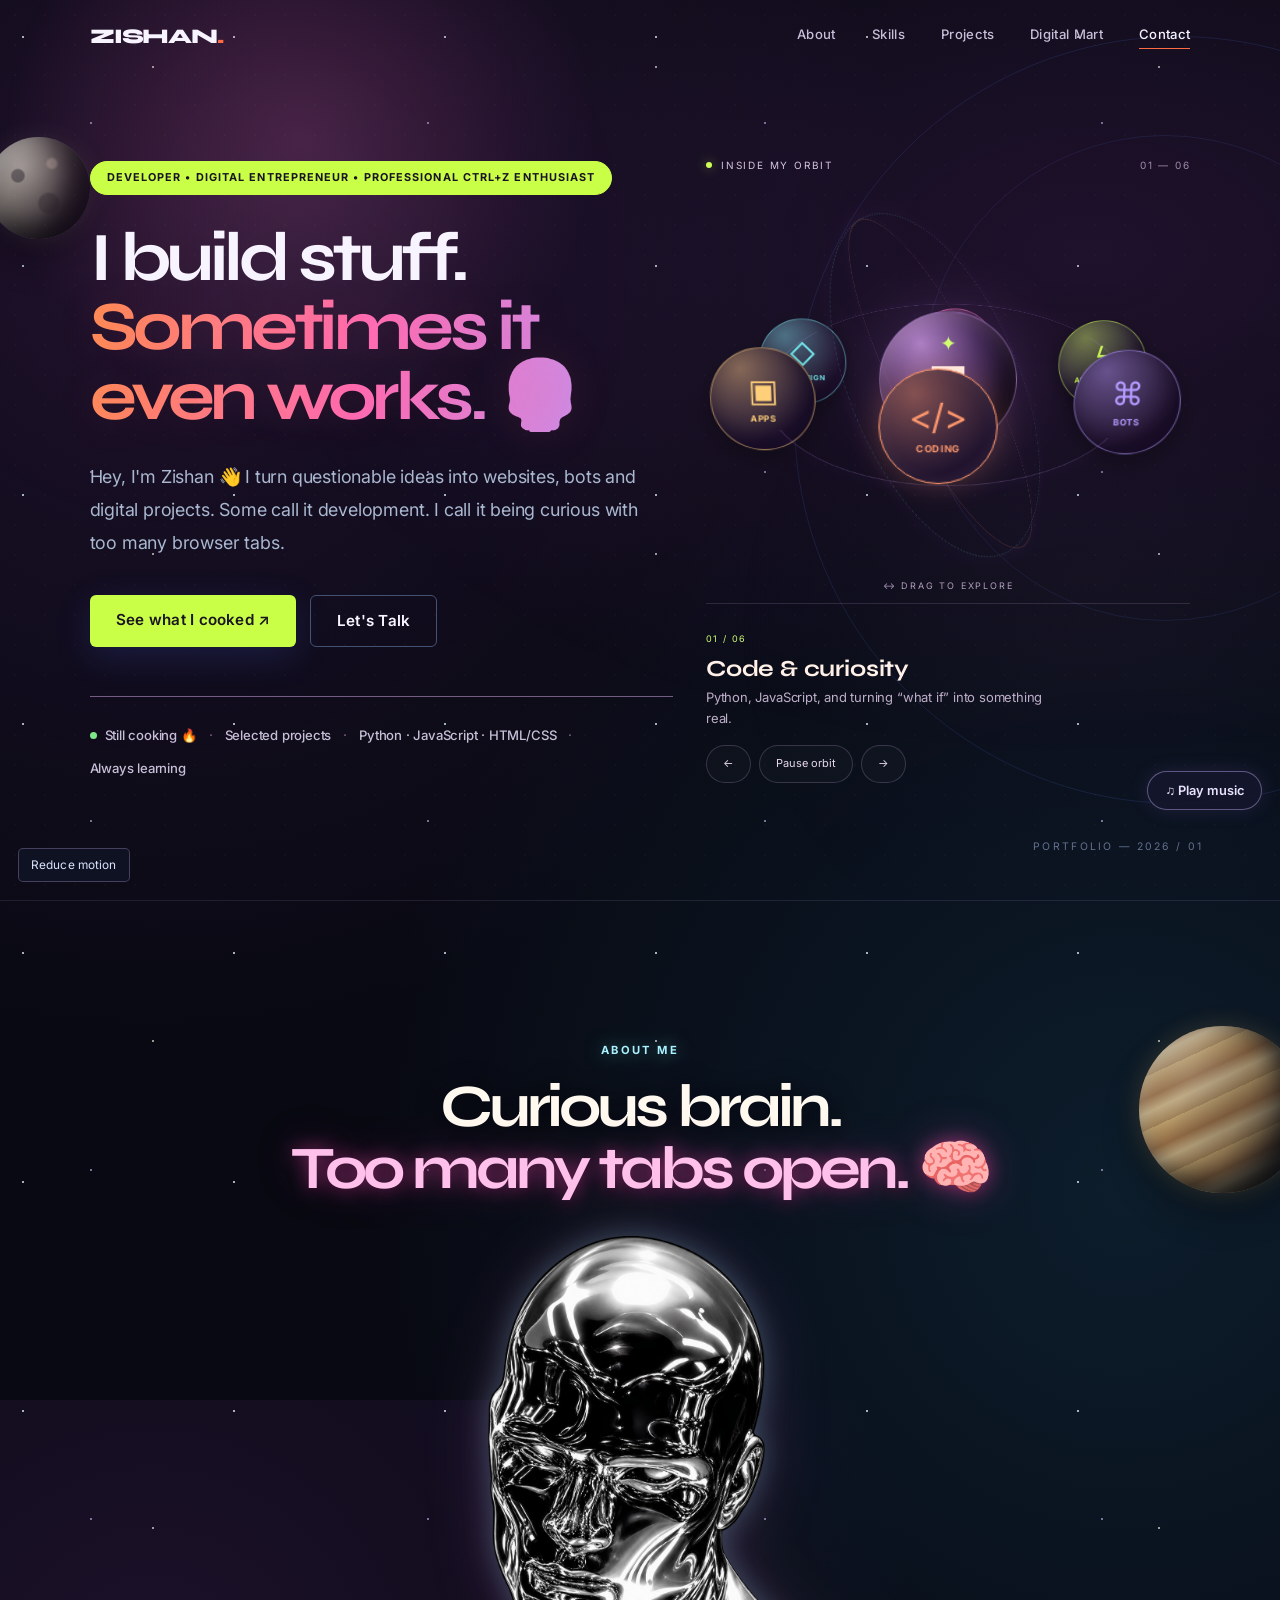
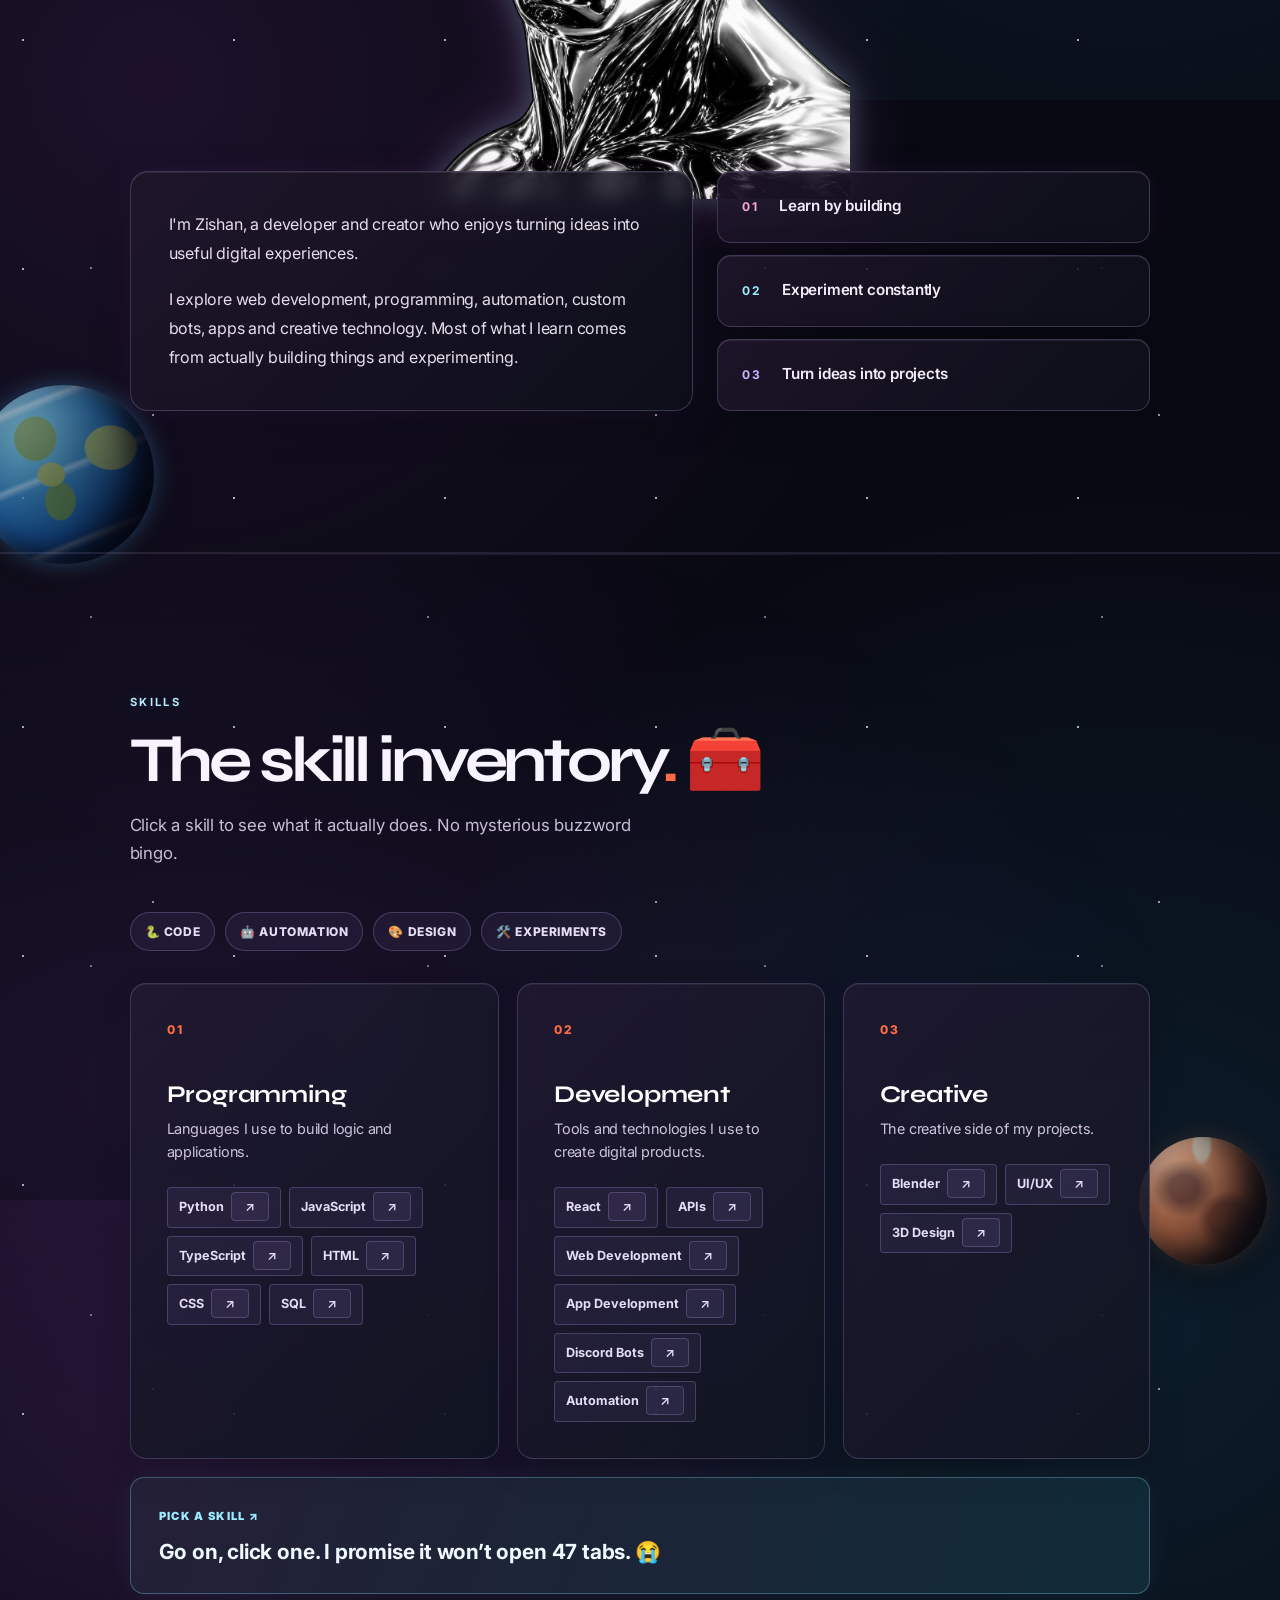
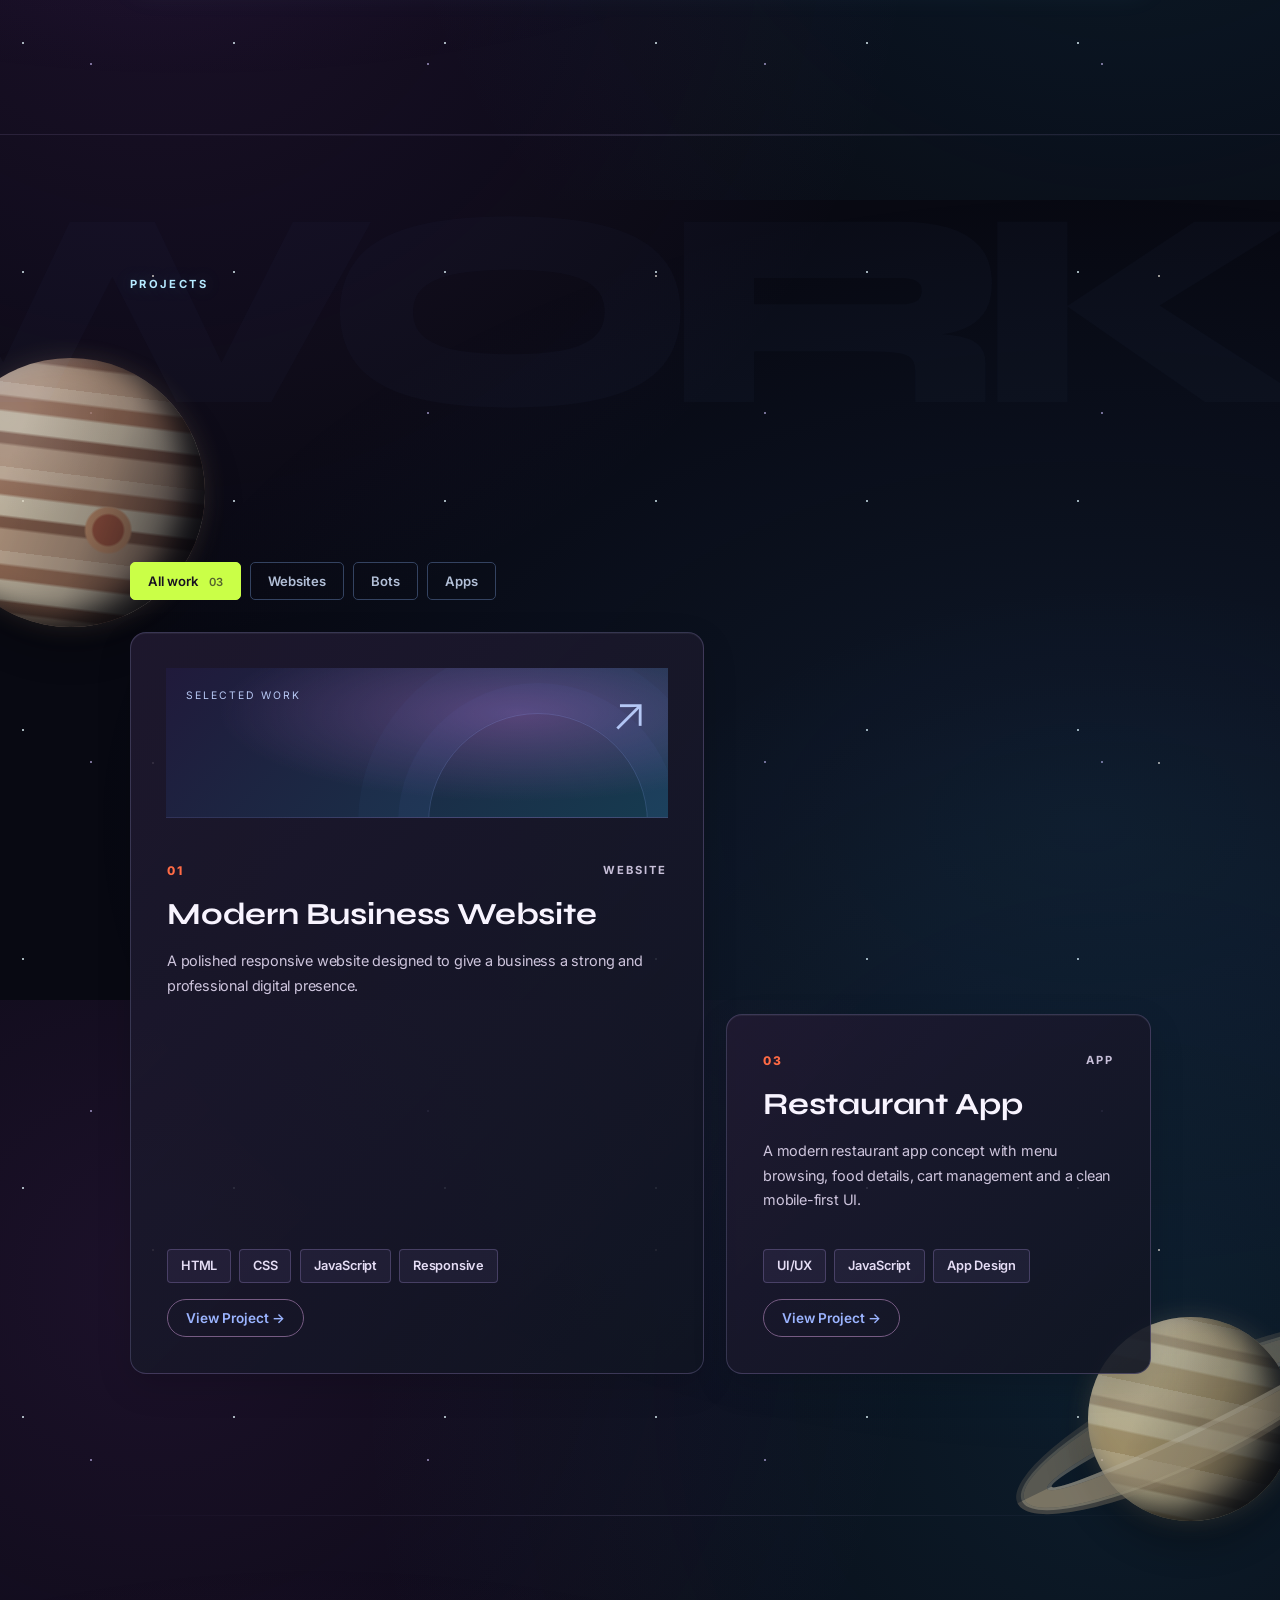
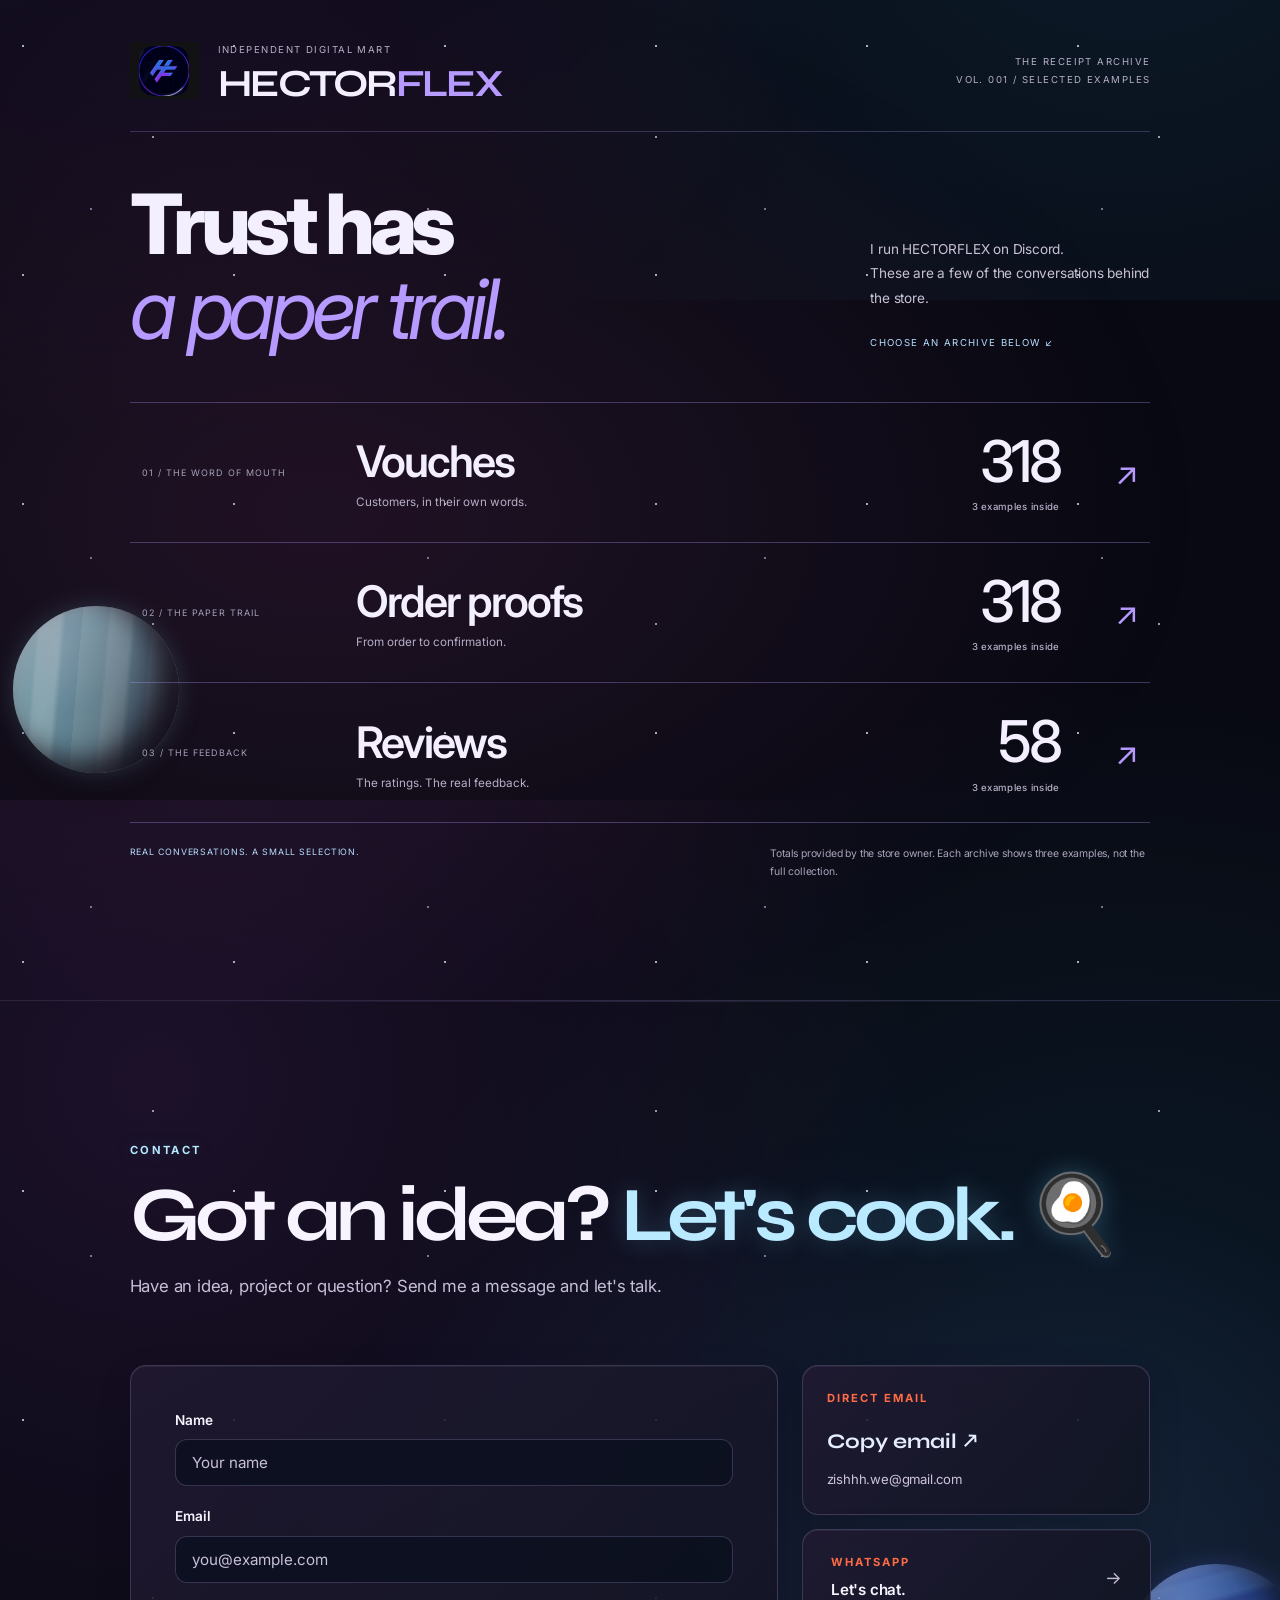
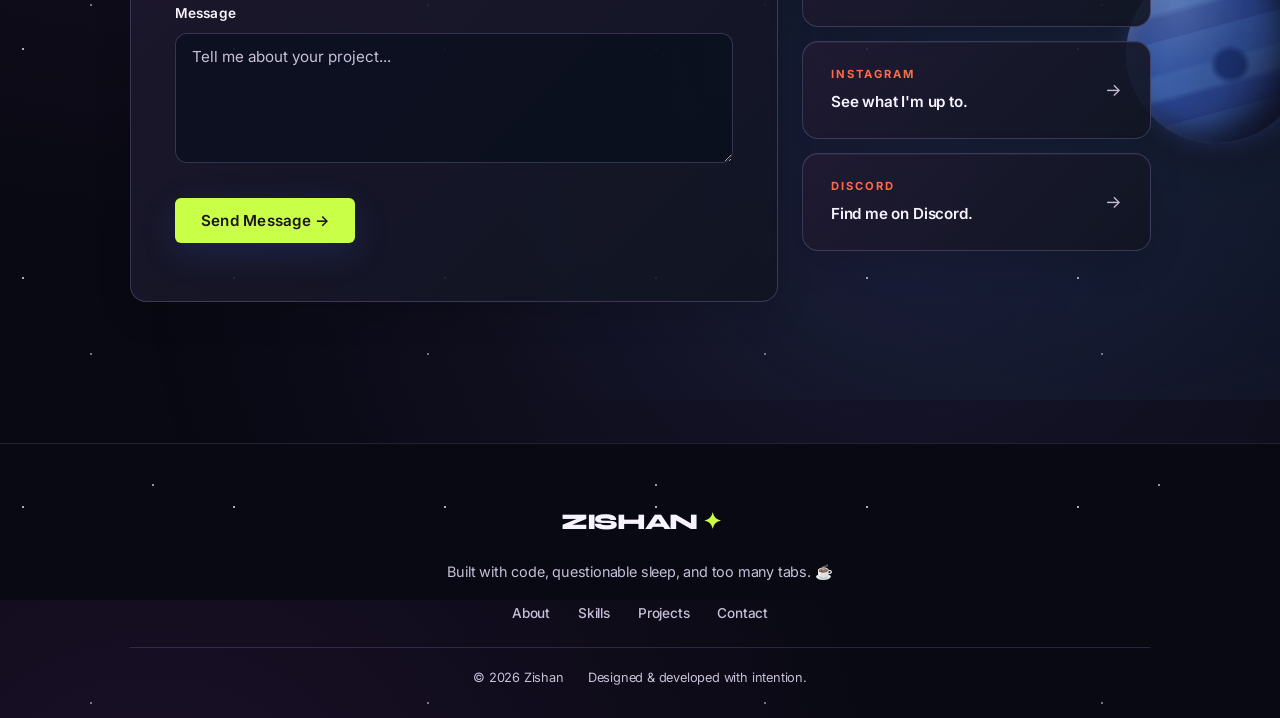
==== index.html @ 5f643e84 "Redesign HECTORFLEX as full-screen sample archives with official logo and corrected totals" ====
<!DOCTYPE html>
<html lang="en">

<head>
    <meta charset="UTF-8">
    <meta name="viewport" content="width=device-width, initial-scale=1.0">
    <title>Zishan — Building Stuff & Breaking Things ⚡</title>
    <meta name="theme-color" content="#171020">
    <meta name="description" content="Zishan — Developer and creator building websites, bots, apps and automation projects.">
    <link href="https://fonts.googleapis.com/css2?family=Syne:wght@700;800&family=Inter:wght@400;500;600;700&display=swap" rel="stylesheet">
    <link rel="stylesheet" href="style.css?v=solar-system-1">
    <link rel="stylesheet" href="hector-gallery.css?v=2">
</head>

<body class="loading">
    <div class="scroll-progress" role="progressbar" aria-label="Page scroll progress" aria-valuemin="0" aria-valuemax="100" aria-valuenow="0"></div>
    <a class="skip-link" href="#main-content">Skip to content</a>
    <div class="page-noise" aria-hidden="true"></div>

    <!-- =====================
         NAVIGATION
    ===================== -->
    <header class="navbar">
        <a href="#" class="logo">ZISHAN<span class="brand-period">.</span></a>

        <nav class="nav-links">
            <a href="#about" class="nav-link">About</a>
            <a href="#skills" class="nav-link">Skills</a>
            <a href="#projects" class="nav-link">Projects</a>
            <a href="#business" class="nav-link">Digital Mart</a>
            <a href="#contact" class="nav-link">Contact</a>
        </nav>

        <button class="nav-toggle" type="button" aria-label="Toggle navigation" aria-controls="mobile-navigation" aria-expanded="false">
            <span></span>
            <span></span>
            <span></span>
        </button>
    </header>

    <!-- Mobile Nav Menu -->
    <nav class="mobile-nav" id="mobile-navigation" aria-label="Mobile navigation">
        <a href="#about">About</a>
        <a href="#skills">Skills</a>
        <a href="#projects">Projects</a>
        <a href="#business">Digital Mart</a>
        <a href="#contact">Contact</a>
    </nav>

    <main id="main-content">
        <div class="solar-system" aria-hidden="true">
            <div class="space-planet planet-mercury"><span class="planet-sphere"></span></div>
            <div class="space-planet planet-venus"><span class="planet-sphere"></span></div>
            <div class="space-planet planet-earth"><span class="planet-sphere"></span></div>
            <div class="space-planet planet-mars"><span class="planet-sphere"></span></div>
            <div class="space-planet planet-jupiter"><span class="planet-sphere"></span></div>
            <div class="space-planet planet-saturn"><span class="planet-rings"></span><span class="planet-sphere"></span><span class="planet-rings ring-front"></span></div>
            <div class="space-planet planet-uranus"><span class="planet-sphere"></span></div>
            <div class="space-planet planet-neptune"><span class="planet-sphere"></span></div>
        </div>


        <!-- =====================
             HERO
        ===================== -->
        <section class="hero">
            <div class="hero-dot-grid"></div>
            <div class="hero-orbit hero-orbit-one" aria-hidden="true"></div>
            <div class="hero-orbit hero-orbit-two" aria-hidden="true"></div>
            <div class="hero-index" aria-hidden="true">PORTFOLIO — 2026 / 01</div>

            <div class="hero-content">
                <p class="eyebrow hero-enter" style="--delay: 0.1s">DEVELOPER • DIGITAL ENTREPRENEUR • PROFESSIONAL CTRL+Z ENTHUSIAST</p>

                <h1 class="hero-enter" style="--delay: 0.25s">
                    I build stuff.<br>
                    <span class="accent">Sometimes it even works. 💀</span>
                </h1>

                <p class="hero-description hero-enter" style="--delay: 0.45s">
                    Hey, I'm Zishan 👋 I turn questionable ideas into websites, bots and digital projects. Some call it development. I call it being curious with too many browser tabs.
                </p>

                <div class="hero-buttons hero-enter" style="--delay: 0.6s">
                    <a href="#projects" class="btn btn-primary">See what I cooked <span aria-hidden="true">↗</span></a>
                    <a href="#contact" class="btn btn-secondary">Let's Talk</a>
                </div>

                <div class="hero-stats hero-enter" style="--delay: 0.78s">
                    <span class="live-dot"><i></i> Still cooking 🔥</span>
                    <span class="dot">·</span>
                    <span>Selected projects</span>
                    <span class="dot">·</span>
                    <span>Python · JavaScript · HTML/CSS</span>
                    <span class="dot">·</span>
                    <span>Always learning</span>
                </div>
            </div>
            <aside class="interest-universe" aria-label="Explore my interests in 3D">
                <div class="universe-heading"><span class="universe-live"></span> INSIDE MY ORBIT <span>01 — 06</span></div>
                <div class="orbit-viewport" tabindex="0" role="group" aria-label="3D interest orbit. Drag to rotate, or use left and right arrow keys.">
                    <div class="orbit-scene">
                        <div class="orbit-ring ring-a"></div><div class="orbit-ring ring-b"></div><div class="orbit-ring ring-c"></div>
                        <div class="orbit-core"><span>✦</span><strong>Z</strong><small>ALWAYS CURIOUS</small></div>
                        <div class="interest-carousel">
                            <button class="interest-planet" style="--i:0;--planet:#ff986d" data-interest="0" aria-label="Explore coding"><span class="planet-icon">&lt;/&gt;</span><span>CODING</span></button>
                            <button class="interest-planet" style="--i:1;--planet:#b49bff" data-interest="1" aria-label="Explore Discord bots"><span class="planet-icon">⌘</span><span>BOTS</span></button>
                            <button class="interest-planet" style="--i:2;--planet:#cfff57" data-interest="2" aria-label="Explore automation"><span class="planet-icon">ϟ</span><span>AUTOMATION</span></button>
                            <button class="interest-planet" style="--i:3;--planet:#ff79bd" data-interest="3" aria-label="Explore UI and UX design"><span class="planet-icon">✳</span><span>UI / UX</span></button>
                            <button class="interest-planet" style="--i:4;--planet:#72e7ed" data-interest="4" aria-label="Explore 3D design"><span class="planet-icon">◇</span><span>3D DESIGN</span></button>
                            <button class="interest-planet" style="--i:5;--planet:#ffd079" data-interest="5" aria-label="Explore app development"><span class="planet-icon">▣</span><span>APPS</span></button>
                        </div>
                    </div>
                    <span class="orbit-drag-hint">↔ DRAG TO EXPLORE</span>
                </div>
                <div class="orbit-readout" aria-live="polite" aria-atomic="true"><span class="orbit-number">01 / 06</span><h3 id="orbit-title">Code & curiosity</h3><p id="orbit-description">Python, JavaScript, and turning “what if” into something real.</p></div>
                <div class="orbit-controls"><button type="button" id="orbit-prev" aria-label="Previous interest">←</button><button type="button" id="orbit-play" aria-pressed="true">Pause orbit</button><button type="button" id="orbit-next" aria-label="Next interest">→</button></div>
            </aside>
        </section>

        <!-- =====================
             ABOUT
        ===================== -->
        <section id="about" class="about section-shell">
            <div class="section-inner">
                <div class="about-header">
                    <p class="section-label reveal">ABOUT ME</p>
                    <h2 class="reveal" data-delay="100">Curious brain.<br><span class="accent">Too many tabs open. 🧠</span></h2>
                </div>

                <div class="about-portrait" aria-hidden="true"></div>
                <div class="about-grid">
                    <div class="about-card reveal" data-delay="0">
                        <p>
                            I'm Zishan, a developer and creator who enjoys turning ideas
                            into useful digital experiences.
                        </p>
                        <p>
                            I explore web development, programming, automation, custom bots,
                            apps and creative technology. Most of what I learn comes from
                            actually building things and experimenting.
                        </p>
                    </div>

                    <div class="about-pillars reveal" data-delay="150">
                        <div class="pillar">
                            <strong>01</strong>
                            <p>Learn by building</p>
                        </div>
                        <div class="pillar">
                            <strong>02</strong>
                            <p>Experiment constantly</p>
                        </div>
                        <div class="pillar">
                            <strong>03</strong>
                            <p>Turn ideas into projects</p>
                        </div>
                    </div>
                </div>
            </div>
        </section>

        <!-- =====================
             SKILLS
        ===================== -->
        <section id="skills" class="skills section-shell">
            <div class="section-inner">
                <div class="skills-header">
                    <p class="section-label reveal">SKILLS</p>
                    <h2 class="reveal" data-delay="100">The skill inventory<span class="accent">. 🧰</span></h2>
                    <p class="section-sub reveal" data-delay="150">Click a skill to see what it actually does. No mysterious buzzword bingo.</p>
                </div>

                <div class="skills-intro"><span>🐍 CODE</span><span>🤖 AUTOMATION</span><span>🎨 DESIGN</span><span>🛠️ EXPERIMENTS</span></div>
                <div class="skills-grid">
                    <div class="skill-card reveal" data-delay="0">
                        <div class="skill-num">01</div>
                        <h3>Programming</h3>
                        <p>Languages I use to build logic and applications.</p>
                        <div class="tags skill-tags">
                            <button type="button" class="skill-token" data-skill="Python" aria-label="Learn about Python" aria-expanded="false">Python <span aria-hidden="true">↗</span></button>
                            <button type="button" class="skill-token" data-skill="JavaScript" aria-label="Learn about JavaScript" aria-expanded="false">JavaScript <span aria-hidden="true">↗</span></button>
                            <button type="button" class="skill-token" data-skill="TypeScript" aria-label="Learn about TypeScript" aria-expanded="false">TypeScript <span aria-hidden="true">↗</span></button>
                            <button type="button" class="skill-token" data-skill="HTML" aria-label="Learn about HTML" aria-expanded="false">HTML <span aria-hidden="true">↗</span></button>
                            <button type="button" class="skill-token" data-skill="CSS" aria-label="Learn about CSS" aria-expanded="false">CSS <span aria-hidden="true">↗</span></button>
                            <button type="button" class="skill-token" data-skill="SQL" aria-label="Learn about SQL" aria-expanded="false">SQL <span aria-hidden="true">↗</span></button>
                        </div>
                    </div>

                    <div class="skill-card reveal" data-delay="100">
                        <div class="skill-num">02</div>
                        <h3>Development</h3>
                        <p>Tools and technologies I use to create digital products.</p>
                        <div class="tags skill-tags">
                            <button type="button" class="skill-token" data-skill="React" aria-label="Learn about React" aria-expanded="false">React <span aria-hidden="true">↗</span></button>
                            <button type="button" class="skill-token" data-skill="APIs" aria-label="Learn about APIs" aria-expanded="false">APIs <span aria-hidden="true">↗</span></button>
                            <button type="button" class="skill-token" data-skill="Web Development" aria-label="Learn about Web Development" aria-expanded="false">Web Development <span aria-hidden="true">↗</span></button>
                            <button type="button" class="skill-token" data-skill="App Development" aria-label="Learn about App Development" aria-expanded="false">App Development <span aria-hidden="true">↗</span></button>
                            <button type="button" class="skill-token" data-skill="Discord Bots" aria-label="Learn about Discord Bots" aria-expanded="false">Discord Bots <span aria-hidden="true">↗</span></button>
                            <button type="button" class="skill-token" data-skill="Automation" aria-label="Learn about Automation" aria-expanded="false">Automation <span aria-hidden="true">↗</span></button>
                        </div>
                    </div>

                    <div class="skill-card reveal" data-delay="200">
                        <div class="skill-num">03</div>
                        <h3>Creative</h3>
                        <p>The creative side of my projects.</p>
                        <div class="tags skill-tags">
                            <button type="button" class="skill-token" data-skill="Blender" aria-label="Learn about Blender" aria-expanded="false">Blender <span aria-hidden="true">↗</span></button>
                            <button type="button" class="skill-token" data-skill="UI/UX" aria-label="Learn about UI/UX" aria-expanded="false">UI/UX <span aria-hidden="true">↗</span></button>
                            <button type="button" class="skill-token" data-skill="3D Design" aria-label="Learn about 3D Design" aria-expanded="false">3D Design <span aria-hidden="true">↗</span></button>
                        </div>
                    </div>
                </div>
                <div class="skill-detail" id="skill-detail" aria-live="polite"><span class="skill-detail-label">PICK A SKILL ↗</span><p>Go on, click one. I promise it won’t open 47 tabs. 😭</p></div>
            </div>
        </section>

        <!-- =====================
             PROJECTS
        ===================== -->
        <section id="projects" class="projects section-shell">
            <div class="section-watermark" aria-hidden="true">WORK</div>
            <div class="section-inner">
                <div class="projects-header">
                    <p class="section-label reveal">PROJECTS</p>
                    <h2 class="reveal" data-delay="100">Things I built instead of touching grass<span class="accent">. 🌱</span></h2>
                    <p class="section-sub reveal" data-delay="150">A selection of websites, custom bots and apps created to turn ideas into useful experiences.</p>
                </div>

                <div class="project-filters" role="group" aria-label="Filter projects">
                    <button type="button" class="filter-chip is-active" data-filter="all" aria-pressed="true">All work <span class="filter-count">03</span></button>
                    <button type="button" class="filter-chip" data-filter="website" aria-pressed="false">Websites</button>
                    <button type="button" class="filter-chip" data-filter="bot" aria-pressed="false">Bots</button>
                    <button type="button" class="filter-chip" data-filter="app" aria-pressed="false">Apps</button>
                </div>
                <p class="sr-only" id="project-filter-status" role="status" aria-live="polite"></p>
                <div class="projects-grid">

                    <article class="project-card reveal" data-delay="0" data-project="website">
                        <div class="project-art" aria-hidden="true"><span>SELECTED WORK</span><div class="project-art-symbol">↗</div></div>
                        <div class="project-meta">
                            <span class="project-num">01</span>
                            <span class="project-type">WEBSITE</span>
                        </div>
                        <h3>Modern Business Website</h3>
                        <p>A polished responsive website designed to give a business a strong and professional digital presence.</p>
                        <div class="tags skill-tags">
                            <span>HTML</span>
                            <span>CSS</span>
                            <span>JavaScript</span>
                            <span>Responsive</span>
                        </div>
                        <button class="project-btn" onclick="openProject('website')">
                            View Project →
                        </button>
                    </article>

                    <article class="project-card project-featured reveal" data-delay="100" data-project="bot">
                        <div class="project-meta">
                            <span class="project-num">02</span>
                            <span class="project-type">CUSTOM BOT</span>
                        </div>
                        <h3>Auto Middleman Bot</h3>
                        <p>A custom Discord bot designed to automate and organize middleman-style transaction workflows.</p>
                        <div class="tags skill-tags">
                            <span>Python</span>
                            <span>Discord</span>
                            <span>Automation</span>
                            <span>API</span>
                        </div>
                        <button class="project-btn" onclick="openProject('bot')">
                            View Project →
                        </button>
                    </article>

                    <article class="project-card reveal" data-delay="200" data-project="app">
                        <div class="project-meta">
                            <span class="project-num">03</span>
                            <span class="project-type">APP</span>
                        </div>
                        <h3>Restaurant App</h3>
                        <p>A modern restaurant app concept with menu browsing, food details, cart management and a clean mobile-first UI.</p>
                        <div class="tags skill-tags">
                            <span>UI/UX</span>
                            <span>JavaScript</span>
                            <span>App Design</span>
                        </div>
                        <button class="project-btn" onclick="openProject('app')">
                            View Project →
                        </button>
                    </article>

                </div>
            </div>
        </section>

<section id="business" class="business-showcase section-shell hector-vault" aria-labelledby="business-heading">
 <div class="section-inner">
  <div class="hf-identity"><img src="[data-uri]" width="70" height="57" alt="HECTORFLEX logo"><div><span>INDEPENDENT DIGITAL MART</span><h2 id="business-heading">HECTOR<span>FLEX</span></h2></div><span class="hf-edition">THE RECEIPT ARCHIVE<br>VOL. 001 / SELECTED EXAMPLES</span></div>
  <div class="hf-intro"><p>Trust has<br><em>a paper trail.</em></p><div>I run HECTORFLEX on Discord.<br>These are a few of the conversations behind the store.<span>CHOOSE AN ARCHIVE BELOW ↙</span></div></div>
  <div class="hf-archive-list" aria-label="Explore HECTORFLEX proof archives">
   <button type="button" data-hf-open="vouches" aria-haspopup="dialog"><span class="hf-index">01 / THE WORD OF MOUTH</span><span class="hf-name">Vouches<span>Customers, in their own words.</span></span><span class="hf-total">318<small>3 examples inside</small></span><span class="hf-arrow" aria-hidden="true">↗</span></button>
   <button type="button" data-hf-open="orders" aria-haspopup="dialog"><span class="hf-index">02 / THE PAPER TRAIL</span><span class="hf-name">Order proofs<span>From order to confirmation.</span></span><span class="hf-total">318<small>3 examples inside</small></span><span class="hf-arrow" aria-hidden="true">↗</span></button>
   <button type="button" data-hf-open="reviews" aria-haspopup="dialog"><span class="hf-index">03 / THE FEEDBACK</span><span class="hf-name">Reviews<span>The ratings. The real feedback.</span></span><span class="hf-total">58<small>3 examples inside</small></span><span class="hf-arrow" aria-hidden="true">↗</span></button>
  </div>
  <div class="hf-footer"><span>REAL CONVERSATIONS. A SMALL SELECTION.</span><p>Totals provided by the store owner. Each archive shows three examples, not the full collection.</p></div>
 </div>
</section>
<dialog id="hf-screen" aria-labelledby="hf-screen-title">
 <header class="hf-screen-header"><div class="hf-screen-brand"><img src="[data-uri]" width="70" height="57" alt="HECTORFLEX logo"><span>HECTORFLEX / ARCHIVES</span></div><button type="button" id="hf-close">Back to store <span aria-hidden="true">×</span></button></header>
 <div class="hf-screen-layout">
  <aside class="hf-screen-info"><p class="hf-overline">SELECTED EXAMPLES / NOT THE FULL ARCHIVE</p><h2 id="hf-screen-title"></h2><p class="hf-screen-count"><strong id="hf-count"></strong><span>total · owner-reported</span></p><p id="hf-description"></p><nav class="hf-switch" aria-label="Switch proof archive"><button type="button" data-hf-switch="vouches">Vouches ↗</button><button type="button" data-hf-switch="orders">Order proofs ↗</button><button type="button" data-hf-switch="reviews">Reviews ↗</button></nav><p class="hf-screen-note">Three examples from this collection. Some conversations include both delivery confirmation and a customer vouch.</p></aside>
  <div class="hf-viewer"><div class="hf-image-stage"><img id="hf-image" alt=""></div><div class="hf-viewer-controls"><button type="button" id="hf-prev" aria-label="Previous example">←</button><p id="hf-caption" aria-live="polite"></p><button type="button" id="hf-next" aria-label="Next example">→</button></div><div id="hf-thumbs" class="hf-thumbs" role="group" aria-label="Choose one of three examples"></div><p class="hf-keyboard">← → Browse examples <span>ESC Return to store</span></p></div>
 </div>
</dialog>

        <!-- =====================
             PROJECT MODAL
        ===================== -->
        <div id="project-modal" class="modal" role="dialog" aria-modal="true" aria-labelledby="modal-title" aria-hidden="true">
            <div class="modal-box" tabindex="-1">
                <button class="modal-close" type="button" aria-label="Close project details" onclick="closeProject()">×</button>
                <p id="modal-category" class="section-label"></p>
                <h2 id="modal-title"></h2>
                <p id="modal-description"></p>
                <div id="modal-details"></div>
            </div>
        </div>

        <!-- =====================
             CONTACT
        ===================== -->
        <section id="contact" class="contact section-shell">
            <div class="section-inner">
                <div class="contact-header">
                    <p class="section-label reveal">CONTACT</p>
                    <h2 class="reveal" data-delay="100">Got an idea? <span class="accent">Let's cook. 🍳</span></h2>
                    <p class="section-sub reveal" data-delay="150">Have an idea, project or question? Send me a message and let's talk.</p>
                </div>

                <div class="contact-grid">
                    <form
                        class="contact-form reveal"
                        id="contact-form"
                        action="https://formspree.io/f/mvkproga"
                        method="POST"
                    >
                        <div class="form-group">
                            <label for="name">Name</label>
                            <input type="text" id="name" name="name" placeholder="Your name" required>
                        </div>

                        <div class="form-group">
                            <label for="email">Email</label>
                            <input type="email" id="email" name="email" placeholder="you@example.com" required>
                        </div>

                        <div class="form-group">
                            <label for="message">Message</label>
                            <textarea id="message" name="message" placeholder="Tell me about your project..." rows="5" required></textarea>
                        </div>

                        <button type="submit" class="btn btn-primary">Send Message →</button>
                        <p id="form-status"></p>
                    </form>

                    <div class="contact-socials reveal" data-delay="150">
                        <div class="copy-email-row">
                            <span class="social-label">DIRECT EMAIL</span>
                            <button type="button" class="copy-email-btn" id="copy-email" data-email="zishhh.we@gmail.com" aria-describedby="copy-email-help">Copy email <span aria-hidden="true">↗</span></button>
                            <p id="copy-email-help">zishhh.we@gmail.com</p>
                            <span id="copy-email-status" class="sr-only" role="status" aria-live="polite"></span>
                        </div>
                        <a href="https://wa.me/917034345577" target="_blank" class="social-card">
                            <div>
                                <span class="social-label">WHATSAPP</span>
                                <p>Let's chat.</p>
                            </div>
                            <span class="social-arrow">→</span>
                        </a>

                        <a href="https://www.instagram.com/z1shannnn" target="_blank" class="social-card">
                            <div>
                                <span class="social-label">INSTAGRAM</span>
                                <p>See what I'm up to.</p>
                            </div>
                            <span class="social-arrow">→</span>
                        </a>

                        <a href="https://discord.gg/jTQmrqs3" target="_blank" class="social-card">
                            <div>
                                <span class="social-label">DISCORD</span>
                                <p>Find me on Discord.</p>
                            </div>
                            <span class="social-arrow">→</span>
                        </a>
                    </div>
                </div>
            </div>
        </section>

    </main>

    <button class="motion-toggle" id="motion-toggle" type="button" aria-pressed="false" title="Toggle decorative motion">Reduce motion</button>
    <button class="back-to-top" type="button" aria-label="Back to top">↑</button>

    <!-- =====================
         FOOTER
    ===================== -->
    <footer class="footer">
        <div class="footer-inner">
            <div class="footer-logo" title="Click me a few times 👀">ZISHAN<span class="footer-spark"> ✦</span></div>
            <p>Built with code, questionable sleep, and too many tabs. ☕</p>
            <div class="footer-links">
                <a href="#about">About</a>
                <a href="#skills">Skills</a>
                <a href="#projects">Projects</a>
                <a href="#contact">Contact</a>
            </div>
            <div class="footer-bottom">
                <span>© 2026 Zishan</span>
                <span>Designed & developed with intention.</span>
            </div>
        </div>
    </footer>

    <div class="quote-toast" id="quote-toast" role="status" aria-live="polite" hidden></div>

    <aside class="music-widget" aria-label="Optional soundtrack">
        <section id="music-panel" class="music-panel" aria-labelledby="music-title" hidden>
            <div class="music-heading">
                <div><span class="music-eyebrow">SPACE SOUNDTRACK</span><h3 id="music-title">Everybody Here Wants You</h3><p>Jeff Buckley</p></div>
                <div class="music-window-controls">
                    <button id="music-minimize" type="button" aria-label="Minimize music player" aria-pressed="false" title="Minimize player">−</button>
                    <button id="music-close" type="button" aria-label="Close player and stop music" title="Close and stop music">×</button>
                </div>
            </div>
            <div id="music-video-slot" class="music-video-slot"></div>
            <div class="music-controls">
                <button id="music-play" type="button" aria-pressed="false" disabled>Play</button>
                <button id="music-mute" type="button" aria-pressed="false" disabled>Mute</button>
                <a href="https://www.youtube.com/watch?v=F7MeTbNKHhM&amp;t=8s" target="_blank" rel="noopener noreferrer">YouTube ↗</a>
            </div>
            <p id="music-status" role="status" aria-live="polite">Music starts only when you choose.</p>
        </section>
        <button id="music-launch" type="button" aria-expanded="false" aria-controls="music-panel">♫ Play music</button>
    </aside>

    <script src="script.js?v=music-mini-1"></script>

    <script src="hector-gallery.js?v=2"></script>
</body>
</html>
---- style.css ----
/* =========================
   DESIGN TOKENS
========================= */

:root {
    --accent: #e8507a;
    --accent-glow: rgba(232, 80, 122, 0.15);
    --bg: #0e0e0f;
    --bg-card: #161618;
    --bg-card-hover: #1c1c1f;
    --text: #f0eeec;
    --text-muted: #888480;
    --border: #2a2a2e;
    --border-hover: #3d3d42;
    --font-display: 'Syne', sans-serif;
    --font-body: 'Inter', sans-serif;
    --radius: 20px;
    --transition: 0.3s ease;
}

/* =========================
   RESET
========================= */

*, *::before, *::after {
    margin: 0;
    padding: 0;
    box-sizing: border-box;
}

html {
    scroll-behavior: smooth;
}

body {
    font-family: var(--font-body);
    background: var(--bg);
    color: var(--text);
    line-height: 1.6;
    overflow-x: hidden;
}

img {
    max-width: 100%;
    display: block;
}

a {
    text-decoration: none;
    color: inherit;
}

button {
    font-family: var(--font-body);
    cursor: pointer;
}

/* =========================
   REDUCED MOTION
========================= */

@media (prefers-reduced-motion: reduce) {
    *, *::before, *::after {
        animation-duration: 0.01ms !important;
        animation-iteration-count: 1 !important;
        transition-duration: 0.01ms !important;
    }
    .reveal {
        opacity: 1 !important;
        transform: none !important;
    }
    .hero-enter {
        opacity: 1 !important;
        transform: none !important;
    }
    .cursor-spotlight {
        display: none !important;
    }
}

/* =========================
   CUSTOM CURSOR SPOTLIGHT
========================= */

.cursor-spotlight {
    position: fixed;
    width: 380px;
    height: 380px;
    border-radius: 50%;
    background: radial-gradient(
        circle,
        rgba(232, 80, 122, 0.07) 0%,
        transparent 70%
    );
    pointer-events: none;
    z-index: 9999;
    transform: translate(-50%, -50%);
    transition: transform 0.12s ease, width 0.3s ease, height 0.3s ease, opacity 0.3s ease;
    opacity: 0;
}

.cursor-spotlight.visible {
    opacity: 1;
}

.cursor-spotlight.hovering {
    width: 500px;
    height: 500px;
    background: radial-gradient(
        circle,
        rgba(232, 80, 122, 0.11) 0%,
        transparent 70%
    );
}

/* =========================
   TYPOGRAPHY
========================= */

h1, h2, h3, h4 {
    font-family: var(--font-display);
    line-height: 1;
}

.accent {
    color: var(--accent);
}

.section-label {
    font-size: 0.75rem;
    font-weight: 700;
    letter-spacing: 3px;
    color: var(--accent);
    margin-bottom: 16px;
    display: block;
}

.section-sub {
    color: var(--text-muted);
    font-size: 1.05rem;
    max-width: 540px;
    margin-top: 16px;
    line-height: 1.7;
}

/* =========================
   LAYOUT
========================= */

.section-inner {
    max-width: 1200px;
    margin: 0 auto;
    padding: 0 7%;
}

/* =========================
   NAVIGATION
========================= */

.navbar {
    position: fixed;
    top: 0;
    left: 0;
    width: 100%;
    padding: 22px 7%;
    display: flex;
    align-items: center;
    justify-content: space-between;
    background: transparent;
    border-bottom: 1px solid transparent;
    z-index: 100;
    opacity: 0;
    transform: translateY(-12px);
    animation: navEnter 0.6s ease 0.05s forwards;
    transition: background 0.4s ease,
                border-color 0.4s ease,
                backdrop-filter 0.4s ease,
                padding 0.3s ease;
}

.navbar.scrolled {
    background: rgba(14, 14, 15, 0.88);
    backdrop-filter: blur(16px);
    -webkit-backdrop-filter: blur(16px);
    border-bottom: 1px solid var(--border);
    padding: 16px 7%;
}

@keyframes navEnter {
    to {
        opacity: 1;
        transform: translateY(0);
    }
}

.logo {
    font-family: var(--font-display);
    font-size: 1.3rem;
    font-weight: 800;
    letter-spacing: 4px;
    color: var(--text);
    transition: color var(--transition);
}

.logo:hover {
    color: var(--accent);
}

.nav-links {
    display: flex;
    gap: 36px;
}

.nav-link {
    font-size: 0.9rem;
    font-weight: 500;
    color: var(--text-muted);
    transition: color var(--transition);
    letter-spacing: 0.3px;
    position: relative;
    padding-bottom: 4px;
}

.nav-link::after {
    content: '';
    position: absolute;
    bottom: 0;
    left: 0;
    width: 0;
    height: 1px;
    background: var(--accent);
    transition: width 0.3s ease;
}

.nav-link:hover {
    color: var(--text);
}

.nav-link:hover::after {
    width: 100%;
}

.nav-link.active {
    color: var(--text);
}

.nav-link.active::after {
    width: 100%;
}

/* Hamburger */

.nav-toggle {
    display: none;
    flex-direction: column;
    gap: 5px;
    background: none;
    border: none;
    padding: 4px;
}

.nav-toggle span {
    display: block;
    width: 24px;
    height: 2px;
    background: var(--text);
    border-radius: 2px;
    transition: transform 0.35s ease, opacity 0.35s ease;
}

.nav-toggle.open span:nth-child(1) {
    transform: translateY(7px) rotate(45deg);
}

.nav-toggle.open span:nth-child(2) {
    opacity: 0;
    transform: scaleX(0);
}

.nav-toggle.open span:nth-child(3) {
    transform: translateY(-7px) rotate(-45deg);
}

/* Mobile Nav */

.mobile-nav {
    position: fixed;
    top: 0;
    left: 0;
    width: 100%;
    height: 100vh;
    background: var(--bg);
    display: flex;
    flex-direction: column;
    align-items: center;
    justify-content: center;
    gap: 40px;
    z-index: 99;
    transform: translateX(100%);
    transition: transform 0.45s cubic-bezier(0.77, 0, 0.175, 1);
}

.mobile-nav.open {
    transform: translateX(0);
}

.mobile-nav a {
    font-family: var(--font-display);
    font-size: 2.5rem;
    font-weight: 800;
    color: var(--text);
    opacity: 0;
    transform: translateX(20px);
    transition: color var(--transition),
                opacity 0.4s ease,
                transform 0.4s ease;
}

.mobile-nav.open a {
    opacity: 1;
    transform: translateX(0);
}

.mobile-nav.open a:nth-child(1) { transition-delay: 0.1s; }
.mobile-nav.open a:nth-child(2) { transition-delay: 0.17s; }
.mobile-nav.open a:nth-child(3) { transition-delay: 0.24s; }
.mobile-nav.open a:nth-child(4) { transition-delay: 0.31s; }

.mobile-nav a:hover {
    color: var(--accent);
}

/* =========================
   BUTTONS
========================= */

.btn {
    display: inline-block;
    padding: 13px 26px;
    border-radius: 999px;
    font-weight: 600;
    font-size: 0.95rem;
    transition: all var(--transition);
    border: none;
    position: relative;
    overflow: hidden;
}

.btn:focus-visible {
    outline: 2px solid var(--accent);
    outline-offset: 3px;
}

.btn-primary {
    background: var(--accent);
    color: #fff;
}

.btn-primary:hover {
    transform: translateY(-2px);
    box-shadow: 0 14px 32px rgba(232, 80, 122, 0.35);
    opacity: 0.93;
}

.btn-secondary {
    background: transparent;
    color: var(--text);
    border: 1px solid var(--border-hover);
}

.btn-secondary:hover {
    border-color: var(--accent);
    color: var(--accent);
    transform: translateY(-2px);
}

.btn:active {
    transform: scale(0.97) !important;
}

/* =========================
   HERO
========================= */

.hero {
    min-height: 100vh;
    display: flex;
    align-items: center;
    padding: 140px 7% 100px;
    position: relative;
    overflow: hidden;
}

/* Ambient glow */
.hero::before {
    content: '';
    position: absolute;
    top: -20%;
    right: -10%;
    width: 600px;
    height: 600px;
    background: radial-gradient(circle, rgba(232, 80, 122, 0.06) 0%, transparent 65%);
    pointer-events: none;
    z-index: 0;
    animation: ambientPulse 6s ease-in-out infinite;
}

.hero::after {
    content: '';
    position: absolute;
    bottom: -10%;
    left: -5%;
    width: 500px;
    height: 500px;
    background: radial-gradient(circle, rgba(232, 80, 122, 0.04) 0%, transparent 65%);
    pointer-events: none;
    z-index: 0;
    animation: ambientPulse 8s ease-in-out infinite reverse;
}

@keyframes ambientPulse {
    0%, 100% { opacity: 0.6; transform: scale(1); }
    50% { opacity: 1; transform: scale(1.08); }
}

.hero-dot-grid {
    position: absolute;
    inset: 0;
    background-image: radial-gradient(circle, #ffffff 1px, transparent 1px);
    background-size: 30px 30px;
    opacity: 0.04;
    pointer-events: none;
    z-index: 0;
    will-change: transform;
}

.hero-content {
    position: relative;
    z-index: 1;
    max-width: 820px;
}

.eyebrow {
    display: inline-block;
    font-size: 0.75rem;
    font-weight: 700;
    letter-spacing: 3px;
    color: var(--accent);
    border: 1px solid var(--border-hover);
    padding: 7px 16px;
    border-radius: 999px;
    margin-bottom: 28px;
}

.hero h1 {
    font-size: clamp(3.5rem, 8vw, 7rem);
    letter-spacing: -3px;
    line-height: 0.95;
    margin-bottom: 28px;
}

.hero-description {
    font-size: 1.1rem;
    color: var(--text-muted);
    max-width: 560px;
    line-height: 1.75;
    margin-bottom: 36px;
}

.hero-buttons {
    display: flex;
    gap: 14px;
    flex-wrap: wrap;
    margin-bottom: 48px;
}

.hero-stats {
    display: flex;
    align-items: center;
    gap: 12px;
    padding-top: 28px;
    border-top: 1px solid var(--border);
    font-size: 0.82rem;
    color: var(--text-muted);
    font-weight: 500;
    flex-wrap: wrap;
}

.hero-stats .dot {
    color: var(--border-hover);
}

/* Hero entrance animations */

.hero-enter {
    opacity: 0;
    transform: translateY(22px);
    animation: heroFadeUp 0.7s ease forwards;
    animation-delay: var(--delay, 0s);
}

@keyframes heroFadeUp {
    to {
        opacity: 1;
        transform: translateY(0);
    }
}

/* =========================
   SCROLL REVEAL
========================= */

.reveal {
    opacity: 0;
    transform: translateY(28px);
    transition: opacity 0.65s ease, transform 0.65s ease;
}

.reveal.visible {
    opacity: 1;
    transform: translateY(0);
}

/* =========================
   ABOUT
========================= */

.about {
    padding: 140px 0;
    background: var(--bg);
    border-top: 1px solid var(--border);
}

.about-header {
    margin-bottom: 64px;
}

.about-header h2 {
    font-size: clamp(2.8rem, 5vw, 5rem);
    letter-spacing: -2px;
    line-height: 1.05;
}

.about-grid {
    display: grid;
    grid-template-columns: 1.4fr 1fr;
    gap: 24px;
    align-items: start;
}

.about-card {
    background: var(--bg-card);
    border: 1px solid var(--border);
    border-radius: var(--radius);
    padding: 44px;
    transition: border-color var(--transition);
}

.about-card:hover {
    border-color: var(--border-hover);
}

.about-card p {
    color: var(--text-muted);
    font-size: 1.05rem;
    line-height: 1.8;
    margin-bottom: 18px;
}

.about-card p:last-child {
    margin-bottom: 0;
}

.about-pillars {
    display: flex;
    flex-direction: column;
    gap: 14px;
}

.pillar {
    background: var(--bg-card);
    border: 1px solid var(--border);
    border-radius: 14px;
    padding: 24px 28px;
    transition: all 0.3s ease;
    cursor: default;
}

.pillar:hover {
    border-color: var(--accent);
    transform: translateX(6px);
    background: var(--bg-card-hover);
    box-shadow: -3px 0 0 0 var(--accent);
}

.pillar strong {
    font-size: 0.75rem;
    font-weight: 700;
    color: var(--accent);
    letter-spacing: 2px;
    display: block;
    margin-bottom: 6px;
}

.pillar p {
    font-weight: 600;
    font-size: 0.95rem;
    color: var(--text);
}

/* =========================
   SKILLS
========================= */

.skills {
    padding: 140px 0;
    border-top: 1px solid var(--border);
    background: var(--bg-card);
}

.skills-header {
    margin-bottom: 64px;
}

.skills-header h2 {
    font-size: clamp(2.8rem, 5vw, 5rem);
    letter-spacing: -2px;
}

.skills-grid {
    display: grid;
    grid-template-columns: repeat(3, 1fr);
    gap: 18px;
}

.skill-card {
    background: var(--bg);
    border: 1px solid var(--border);
    border-radius: var(--radius);
    padding: 36px;
    transition: all 0.35s ease;
    position: relative;
    overflow: hidden;
}

.skill-card::before {
    content: '';
    position: absolute;
    top: 0;
    left: 0;
    right: 0;
    height: 1px;
    background: linear-gradient(90deg, transparent, var(--accent), transparent);
    opacity: 0;
    transition: opacity 0.35s ease;
}

.skill-card:hover {
    border-color: var(--border-hover);
    transform: translateY(-6px);
    box-shadow: 0 20px 50px rgba(0, 0, 0, 0.35);
}

.skill-card:hover::before {
    opacity: 1;
}

.skill-num {
    font-size: 0.75rem;
    font-weight: 800;
    color: var(--accent);
    letter-spacing: 2px;
    margin-bottom: 44px;
    display: block;
}

.skill-card h3 {
    font-size: 1.5rem;
    margin-bottom: 10px;
    color: var(--text);
}

.skill-card > p {
    color: var(--text-muted);
    font-size: 0.9rem;
    margin-bottom: 24px;
    line-height: 1.6;
}

/* =========================
   TAGS
========================= */

.tags {
    display: flex;
    flex-wrap: wrap;
    gap: 8px;
}

.tags span {
    padding: 6px 13px;
    background: var(--bg-card);
    border: 1px solid var(--border);
    border-radius: 999px;
    font-size: 0.8rem;
    font-weight: 600;
    color: var(--text-muted);
    transition: all 0.25s ease;
    cursor: default;
}

.tags span:hover {
    background: var(--accent);
    color: #fff;
    border-color: var(--accent);
    transform: translateY(-2px);
}

/* =========================
   PROJECTS
========================= */

.projects {
    padding: 140px 0;
    border-top: 1px solid var(--border);
    background: var(--bg);
}

.projects-header {
    margin-bottom: 64px;
}

.projects-header h2 {
    font-size: clamp(2.8rem, 5vw, 5rem);
    letter-spacing: -2px;
}

.projects-grid {
    display: grid;
    grid-template-columns: repeat(3, 1fr);
    gap: 18px;
}

.project-card {
    background: var(--bg-card);
    border: 1px solid var(--border);
    border-radius: var(--radius);
    padding: 36px;
    display: flex;
    flex-direction: column;
    gap: 16px;
    transition: all 0.35s ease;
    cursor: pointer;
    position: relative;
    overflow: hidden;
    transform-style: preserve-3d;
    will-change: transform;
}

/* Shine sweep effect */
.project-card::after {
    content: '';
    position: absolute;
    top: 0;
    left: -100%;
    width: 60%;
    height: 100%;
    background: linear-gradient(
        105deg,
        transparent 40%,
        rgba(255, 255, 255, 0.03) 50%,
        transparent 60%
    );
    transition: left 0.5s ease;
    pointer-events: none;
}

.project-card:hover::after {
    left: 150%;
}

.project-card:hover {
    border-color: var(--border-hover);
    transform: translateY(-8px);
    box-shadow: 0 24px 60px rgba(0, 0, 0, 0.4);
    background: var(--bg-card-hover);
}

.project-card:hover .project-btn {
    border-color: var(--accent);
    color: var(--accent);
}

.project-featured {
    border-color: var(--border-hover);
}

.project-meta {
    display: flex;
    justify-content: space-between;
    align-items: center;
}

.project-num {
    font-size: 0.75rem;
    font-weight: 800;
    color: var(--accent);
    letter-spacing: 2px;
}

.project-type {
    font-size: 0.7rem;
    font-weight: 700;
    color: var(--text-muted);
    letter-spacing: 2px;
}

.project-card h3 {
    font-size: 1.5rem;
    color: var(--text);
    line-height: 1.2;
}

.project-card > p {
    color: var(--text-muted);
    font-size: 0.9rem;
    line-height: 1.7;
    flex: 1;
}

.project-btn {
    margin-top: auto;
    width: fit-content;
    padding: 10px 18px;
    border-radius: 999px;
    border: 1px solid var(--border-hover);
    background: transparent;
    color: var(--text-muted);
    font-size: 0.85rem;
    font-weight: 600;
    transition: all 0.3s ease;
}

.project-btn:hover {
    border-color: var(--accent);
    color: var(--accent);
    transform: translateX(4px);
}

.project-btn:focus-visible {
    outline: 2px solid var(--accent);
    outline-offset: 3px;
}

/* =========================
   MODAL
========================= */

.modal {
    position: fixed;
    inset: 0;
    background: rgba(0, 0, 0, 0);
    backdrop-filter: blur(0px);
    display: none;
    align-items: center;
    justify-content: center;
    padding: 24px;
    z-index: 1000;
    transition: background 0.35s ease, backdrop-filter 0.35s ease;
}

.modal.active {
    display: flex;
    background: rgba(0, 0, 0, 0.75);
    backdrop-filter: blur(12px);
}

.modal-box {
    position: relative;
    background: var(--bg-card);
    border: 1px solid var(--border-hover);
    border-radius: var(--radius);
    padding: 52px;
    width: min(680px, 100%);
    max-height: 85vh;
    overflow-y: auto;
    animation: modalIn 0.4s cubic-bezier(0.34, 1.56, 0.64, 1) forwards;
}

@keyframes modalIn {
    from {
        opacity: 0;
        transform: translateY(24px) scale(0.97);
    }
    to {
        opacity: 1;
        transform: translateY(0) scale(1);
    }
}

.modal-close {
    position: absolute;
    top: 20px;
    right: 20px;
    width: 38px;
    height: 38px;
    border-radius: 50%;
    border: 1px solid var(--border);
    background: var(--bg);
    color: var(--text-muted);
    font-size: 1.4rem;
    display: flex;
    align-items: center;
    justify-content: center;
    transition: all var(--transition);
}

.modal-close:hover {
    border-color: var(--accent);
    color: var(--accent);
    transform: rotate(90deg);
}

.modal-close:focus-visible {
    outline: 2px solid var(--accent);
    outline-offset: 3px;
}

.modal-box h2 {
    font-size: 2.2rem;
    margin-bottom: 16px;
    margin-top: 8px;
    color: var(--text);
}

.modal-box > p {
    color: var(--text-muted);
    font-size: 1rem;
    margin-bottom: 24px;
    line-height: 1.7;
}

#modal-details p {
    color: var(--text);
    font-weight: 600;
    margin-bottom: 12px;
}

#modal-details ul {
    list-style: none;
    display: flex;
    flex-direction: column;
    gap: 10px;
}

#modal-details ul li {
    color: var(--text-muted);
    padding-left: 16px;
    position: relative;
    font-size: 0.95rem;
    line-height: 1.6;
}

#modal-details ul li::before {
    content: '→';
    position: absolute;
    left: 0;
    color: var(--accent);
    font-size: 0.8rem;
}

/* =========================
   CONTACT
========================= */

.contact {
    padding: 140px 0;
    border-top: 1px solid var(--border);
    background: var(--bg-card);
}

.contact-header {
    margin-bottom: 64px;
}

.contact-header h2 {
    font-size: clamp(2.8rem, 6vw, 6rem);
    letter-spacing: -3px;
    line-height: 1;
}

.contact-grid {
    display: grid;
    grid-template-columns: 1.3fr 0.7fr;
    gap: 24px;
    align-items: start;
}

.contact-form {
    background: var(--bg);
    border: 1px solid var(--border);
    border-radius: var(--radius);
    padding: 44px;
    display: flex;
    flex-direction: column;
    gap: 0;
}

.form-group {
    margin-bottom: 20px;
}

.form-group label {
    display: block;
    font-size: 0.85rem;
    font-weight: 600;
    color: var(--text);
    margin-bottom: 8px;
    letter-spacing: 0.2px;
}

.form-group input,
.form-group textarea {
    width: 100%;
    padding: 13px 16px;
    background: var(--bg-card);
    border: 1px solid var(--border);
    border-radius: 12px;
    color: var(--text);
    font-family: var(--font-body);
    font-size: 0.95rem;
    outline: none;
    transition: border-color 0.25s ease, box-shadow 0.25s ease;
}

.form-group input:focus,
.form-group textarea:focus {
    border-color: var(--accent);
    box-shadow: 0 0 0 3px rgba(232, 80, 122, 0.1);
}

.form-group input::placeholder,
.form-group textarea::placeholder {
    color: var(--text-muted);
}

.form-group textarea {
    resize: vertical;
    min-height: 130px;
}

.contact-form .btn {
    align-self: flex-start;
    margin-top: 8px;
}

#form-status {
    margin-top: 14px;
    font-size: 0.88rem;
    color: var(--accent);
}

.contact-socials {
    display: flex;
    flex-direction: column;
    gap: 14px;
}

.social-card {
    display: flex;
    align-items: center;
    justify-content: space-between;
    background: var(--bg);
    border: 1px solid var(--border);
    border-radius: 16px;
    padding: 24px 28px;
    transition: all 0.3s ease;
    color: var(--text);
}

.social-card:hover {
    border-color: var(--accent);
    transform: translateX(6px);
    box-shadow: 0 8px 30px rgba(232, 80, 122, 0.1);
}

.social-card:focus-visible {
    outline: 2px solid var(--accent);
    outline-offset: 3px;
}

.social-label {
    font-size: 0.7rem;
    font-weight: 700;
    letter-spacing: 2px;
    color: var(--accent);
    display: block;
    margin-bottom: 6px;
}

.social-card p {
    font-weight: 600;
    font-size: 0.95rem;
    color: var(--text);
}

.social-arrow {
    color: var(--text-muted);
    font-size: 1.1rem;
    transition: all 0.3s ease;
}

.social-card:hover .social-arrow {
    color: var(--accent);
    transform: translateX(4px);
}

/* =========================
   FOOTER
========================= */

.footer {
    border-top: 1px solid var(--border);
    padding: 60px 0 30px;
    background: var(--bg);
}

.footer-inner {
    max-width: 1200px;
    margin: 0 auto;
    padding: 0 7%;
    display: flex;
    flex-direction: column;
    align-items: center;
    text-align: center;
    gap: 20px;
}

.footer-logo {
    font-family: var(--font-display);
    font-size: 1.4rem;
    font-weight: 800;
    letter-spacing: 4px;
    color: var(--text);
    transition: color var(--transition);
}

.footer-logo:hover {
    color: var(--accent);
}

.footer-inner > p {
    color: var(--text-muted);
    font-size: 0.9rem;
}

.footer-links {
    display: flex;
    gap: 28px;
}

.footer-links a {
    color: var(--text-muted);
    font-size: 0.85rem;
    font-weight: 500;
    transition: color var(--transition);
    position: relative;
    padding-bottom: 2px;
}

.footer-links a::after {
    content: '';
    position: absolute;
    bottom: 0;
    left: 0;
    width: 0;
    height: 1px;
    background: var(--accent);
    transition: width 0.3s ease;
}

.footer-links a:hover {
    color: var(--text);
}

.footer-links a:hover::after {
    width: 100%;
}

.footer-bottom {
    display: flex;
    gap: 24px;
    color: var(--text-muted);
    font-size: 0.8rem;
    padding-top: 20px;
    border-top: 1px solid var(--border);
    width: 100%;
    justify-content: center;
    flex-wrap: wrap;
}

/* =========================
   RESPONSIVE
========================= */

@media (max-width: 900px) {
    .skills-grid,
    .projects-grid {
        grid-template-columns: 1fr;
    }

    .about-grid,
    .contact-grid {
        grid-template-columns: 1fr;
    }
}

@media (max-width: 768px) {
    .navbar {
        padding: 18px 6%;
    }

    .navbar.scrolled {
        padding: 14px 6%;
    }

    .nav-links {
        display: none;
    }

    .nav-toggle {
        display: flex;
    }

    .hero {
        padding: 120px 6% 80px;
    }

    .hero h1 {
        font-size: clamp(3rem, 14vw, 5rem);
        letter-spacing: -2px;
    }

    .hero::before,
    .hero::after {
        width: 300px;
        height: 300px;
    }

    .section-inner {
        padding: 0 6%;
    }

    .about,
    .skills,
    .projects,
    .contact {
        padding: 100px 0;
    }

    .about-card {
        padding: 30px;
    }

    .modal-box {
        padding: 36px 28px;
    }

    .contact-form {
        padding: 30px;
    }

    .cursor-spotlight {
        display: none;
    }
}

/* =========================
   PREMIUM POLISH LAYER
========================= */

:root {
    --accent-rgb: 232, 80, 122;
    --ease-out: cubic-bezier(0.22, 1, 0.36, 1);
}

/* Fine-grain atmosphere */
body::before {
    content: '';
    position: fixed;
    inset: 0;
    pointer-events: none;
    z-index: -1;
    background:
        radial-gradient(circle at 15% 20%, rgba(var(--accent-rgb), 0.035), transparent 28%),
        radial-gradient(circle at 85% 70%, rgba(var(--accent-rgb), 0.025), transparent 30%);
}

.page-noise {
    position: fixed;
    inset: 0;
    z-index: 9997;
    pointer-events: none;
    opacity: 0.018;
    background-image: url("data:image/svg+xml,%3Csvg viewBox='0 0 180 180' xmlns='http://www.w3.org/2000/svg'%3E%3Cfilter id='n'%3E%3CfeTurbulence type='fractalNoise' baseFrequency='.85' numOctaves='3' stitchTiles='stitch'/%3E%3C/filter%3E%3Crect width='100%25' height='100%25' filter='url(%23n)' opacity='.55'/%3E%3C/svg%3E");
    mix-blend-mode: soft-light;
}

.scroll-progress {
    position: fixed;
    top: 0;
    left: 0;
    width: 0%;
    height: 2px;
    z-index: 10001;
    background: linear-gradient(90deg, var(--accent), #ff9bb6);
    box-shadow: 0 0 14px rgba(var(--accent-rgb), 0.7);
    transition: width 0.08s linear;
    pointer-events: none;
}

.section-shell {
    position: relative;
}

.section-shell::before {
    content: '';
    position: absolute;
    top: 0;
    left: 7%;
    right: 7%;
    height: 1px;
    background: linear-gradient(90deg, transparent, var(--border), transparent);
    opacity: 0.75;
}

/* Better hero depth */
.hero-content {
    perspective: 1000px;
}

.eyebrow {
    transition: border-color .3s ease, background .3s ease, transform .4s var(--ease-out);
    background: rgba(255,255,255,.015);
}

.eyebrow:hover {
    border-color: rgba(var(--accent-rgb), .55);
    background: rgba(var(--accent-rgb), .055);
    transform: translateY(-2px);
}

.hero h1 {
    text-wrap: balance;
}

.hero h1 .accent {
    display: inline-block;
    text-shadow: 0 0 45px rgba(var(--accent-rgb), .12);
}

.hero-description {
    text-wrap: pretty;
}

.hero-stats {
    position: relative;
}

.live-dot {
    display: inline-flex;
    align-items: center;
    gap: 8px;
}

.live-dot i {
    width: 7px;
    height: 7px;
    border-radius: 50%;
    background: #7ee787;
    box-shadow: 0 0 0 0 rgba(126,231,135,.5);
    animation: livePulse 2s infinite;
}

@keyframes livePulse {
    0% { box-shadow: 0 0 0 0 rgba(126,231,135,.45); }
    70% { box-shadow: 0 0 0 7px rgba(126,231,135,0); }
    100% { box-shadow: 0 0 0 0 rgba(126,231,135,0); }
}

/* Buttons: light sweep */
.btn::before {
    content: '';
    position: absolute;
    inset: 0;
    transform: translateX(-110%);
    background: linear-gradient(110deg, transparent 25%, rgba(255,255,255,.18) 50%, transparent 75%);
    transition: transform .55s var(--ease-out);
    pointer-events: none;
}

.btn:hover::before {
    transform: translateX(110%);
}

.btn-primary {
    box-shadow: 0 8px 24px rgba(var(--accent-rgb), .12);
}

/* Reveal feels more physical */
.reveal {
    transform: translateY(34px) scale(.985);
    filter: blur(2px);
    transition:
        opacity .75s var(--ease-out),
        transform .75s var(--ease-out),
        filter .75s var(--ease-out);
}

.reveal.visible {
    filter: blur(0);
}

/* Card pointer glow */
.project-card,
.skill-card,
.about-card,
.social-card,
.pillar {
    --mx: 50%;
    --my: 50%;
}

.project-card::before,
.skill-card::after,
.about-card::after,
.social-card::before,
.pillar::before {
    content: '';
    position: absolute;
    inset: 0;
    pointer-events: none;
    opacity: 0;
    transition: opacity .35s ease;
    background: radial-gradient(
        320px circle at var(--mx) var(--my),
        rgba(var(--accent-rgb), .09),
        transparent 65%
    );
}

.project-card::before,
.skill-card::after,
.about-card::after,
.social-card::before,
.pillar::before {
    border-radius: inherit;
}

.project-card:hover::before,
.skill-card:hover::after,
.about-card:hover::after,
.social-card:hover::before,
.pillar:hover::before {
    opacity: 1;
}

/* Preserve shine layering */
.project-card::after {
    z-index: 1;
}
.project-card > * {
    position: relative;
    z-index: 2;
}

/* Skill cards get a slightly richer hover */
.skill-card {
    transform-style: preserve-3d;
}
.skill-card:hover {
    transform: translateY(-8px);
}
.skill-card .skill-num {
    transition: transform .35s var(--ease-out), letter-spacing .35s ease;
}
.skill-card:hover .skill-num {
    transform: translateX(4px);
    letter-spacing: 3px;
}

/* Tags have a tiny staggered lift */
.tags span {
    will-change: transform;
}

/* Social cards */
.social-card {
    position: relative;
    overflow: hidden;
}
.social-card > * {
    position: relative;
    z-index: 1;
}

/* Modal polish */
.modal {
    visibility: hidden;
    opacity: 0;
}
.modal.active {
    visibility: visible;
    opacity: 1;
}
.modal-box {
    box-shadow:
        0 35px 100px rgba(0,0,0,.55),
        0 0 0 1px rgba(255,255,255,.02);
}
.modal.active .modal-box {
    animation: modalIn .45s var(--ease-out) forwards;
}

/* Form polish */
.form-group {
    position: relative;
}
.form-group input,
.form-group textarea {
    transition:
        border-color .25s ease,
        box-shadow .25s ease,
        background .25s ease,
        transform .25s var(--ease-out);
}
.form-group input:hover,
.form-group textarea:hover {
    border-color: var(--border-hover);
}
.form-group input:focus,
.form-group textarea:focus {
    background: #18181b;
    transform: translateY(-1px);
}

/* Back to top */
.back-to-top {
    position: fixed;
    right: 26px;
    bottom: 26px;
    width: 44px;
    height: 44px;
    border-radius: 50%;
    border: 1px solid var(--border-hover);
    background: rgba(22,22,24,.82);
    color: var(--text);
    backdrop-filter: blur(12px);
    -webkit-backdrop-filter: blur(12px);
    z-index: 90;
    opacity: 0;
    visibility: hidden;
    transform: translateY(12px);
    transition: opacity .3s ease, visibility .3s ease, transform .3s var(--ease-out), border-color .3s ease, color .3s ease;
}
.back-to-top.visible {
    opacity: 1;
    visibility: visible;
    transform: translateY(0);
}
.back-to-top:hover {
    border-color: var(--accent);
    color: var(--accent);
    transform: translateY(-3px);
}

/* Better selection */
::selection {
    background: rgba(var(--accent-rgb), .28);
    color: #fff;
}

/* Desktop pointer interaction */
@media (min-width: 769px) and (hover: hover) {
    .btn,
    .nav-link,
    .social-card,
    .project-btn,
    .modal-close,
    .logo,
    .footer-logo {
        will-change: transform;
    }

    .project-card {
        transition:
            transform .16s ease-out,
            border-color .35s ease,
            box-shadow .35s ease,
            background .35s ease;
    }
}

/* Mobile refinements */
@media (max-width: 768px) {
    .section-shell::before {
        left: 6%;
        right: 6%;
    }

    .hero-stats {
        gap: 9px;
    }

    .hero-stats .dot {
        display: none;
    }

    .hero-stats {
        line-height: 1.8;
    }

    .back-to-top {
        right: 18px;
        bottom: 18px;
        width: 42px;
        height: 42px;
    }

    .page-noise {
        opacity: .012;
    }
}

@media (prefers-reduced-motion: reduce) {
    .page-noise,
    .scroll-progress {
        display: none;
    }

    .live-dot i {
        animation: none;
    }

    .reveal {
        filter: none !important;
    }

    .back-to-top {
        transition: none;
    }
}


/* =========================================================
   ZISHAN / V2 — ROYAL BLUE EDITORIAL SYSTEM
   restrained typography, sharp geometry, intentional motion
========================================================= */
:root {
  --accent:#4169e1; --accent-glow:rgba(65,105,225,.22);
  --bg:#080b14; --bg-card:#0e1423; --bg-card-hover:#131c30;
  --text:#f7f9ff; --text-muted:#9ba8c2; --border:#222e48;
  --border-hover:#405477; --radius:12px;
}
html {scroll-padding-top:85px}
body {background:var(--bg);letter-spacing:-.012em}
::selection{background:#4169e1;color:white}
a,button{-webkit-tap-highlight-color:transparent}
:focus-visible{outline:2px solid #7da0ff;outline-offset:5px}
.navbar{padding-top:20px;padding-bottom:20px}
.navbar.scrolled{background:rgba(8,11,20,.86);border-color:rgba(116,148,212,.14)}
.logo,.footer-logo{letter-spacing:-.06em;font-weight:800}
.brand-period{color:#6487ff}
.nav-link{font-size:.82rem;letter-spacing:.025em}
.hero{min-height:100svh;display:flex;align-items:center;isolation:isolate;overflow:hidden;background:radial-gradient(ellipse at 82% 45%,rgba(35,72,170,.18),transparent 43%),#080b14}
.hero::before{content:"";position:absolute;inset:0;z-index:-1;background:linear-gradient(90deg,rgba(8,11,20,.8),transparent 85%);pointer-events:none}
.hero::after{content:"";position:absolute;inset:0;z-index:-1;opacity:.18;background-image:linear-gradient(#5973a51c 1px,transparent 1px),linear-gradient(90deg,#5973a51c 1px,transparent 1px);background-size:80px 80px;mask-image:linear-gradient(90deg,transparent 10%,black 100%);pointer-events:none}
.hero-content{position:relative;z-index:2}
.hero h1{max-width:1100px;font-size:clamp(3.5rem,8.5vw,9.3rem);letter-spacing:-.085em;line-height:.98;text-wrap:balance}
.hero h1 .accent{color:#6e91ff}
.hero-description{max-width:580px;font-size:clamp(1rem,1.4vw,1.22rem);line-height:1.85;color:#a9b7d0}
.eyebrow,.section-label{letter-spacing:.22em;color:#8ca8ff;font-size:.7rem}
.hero-index{position:absolute;right:6%;bottom:44px;color:#63718e;font-size:.65rem;letter-spacing:.22em;z-index:2}
.hero-orbit{position:absolute;pointer-events:none;z-index:0;border:1px solid rgba(91,130,238,.15);border-radius:50%;right:-22vw;top:4%;width:60vw;aspect-ratio:1;animation:orbitFloat 18s ease-in-out infinite alternate}
.hero-orbit-two{right:-10vw;top:15%;width:38vw;border-color:rgba(91,130,238,.12);animation-duration:13s;animation-direction:alternate-reverse}
@keyframes orbitFloat{to{transform:translate3d(-35px,32px,0) rotate(12deg)}}
.btn{border-radius:6px;letter-spacing:.015em}
.btn-primary{background:#4169e1;color:#fff;box-shadow:0 10px 35px rgba(65,105,225,.18)}
.btn-primary:hover{background:#5c7ff1;box-shadow:0 16px 48px rgba(65,105,225,.32)}
.btn-secondary{border-color:#435273}
.section-shell{position:relative;overflow:hidden}
.about,.skills,.projects,.contact{padding-top:clamp(90px,11vw,160px);padding-bottom:clamp(90px,11vw,160px)}
.about h2,.skills h2,.projects h2,.contact h2{letter-spacing:-.065em;line-height:1.04}
.about-card,.skill-card,.project-card,.contact-form,.social-card,.pillar{border-color:rgba(122,152,213,.16);border-radius:10px}
.about-card,.skill-card,.project-card{background:linear-gradient(145deg,#121b2e,#0b101c)}
.project-card{overflow:hidden;position:relative;transition:transform .55s cubic-bezier(.2,.8,.2,1),border-color .35s,box-shadow .55s}
.project-card:hover{border-color:#5378e5;box-shadow:0 28px 70px rgba(0,0,0,.27)}
.project-art{height:150px;margin:-1px -1px 27px;position:relative;overflow:hidden;background:radial-gradient(circle at 75% 30%,rgba(103,143,255,.4),transparent 45%),linear-gradient(130deg,#172b60,#0c1428 75%);border-bottom:1px solid rgba(130,158,220,.18);display:flex;justify-content:space-between;align-items:flex-start;padding:20px;color:#b8c9f5;font-size:.65rem;letter-spacing:.19em}
.project-art::before{content:"";position:absolute;width:220px;height:220px;border:1px solid #8ba7ff35;border-radius:50%;right:4%;top:30%;box-shadow:0 0 0 30px #7192ef0b,0 0 0 70px #7192ef08;transition:transform .7s cubic-bezier(.2,.8,.2,1)}
.project-card:hover .project-art::before{transform:scale(1.2) translate(-8px,-8px)}
.project-art-symbol{font-size:3rem;font-weight:300;line-height:1;transition:transform .5s}
.project-card:hover .project-art-symbol{transform:translate(7px,-7px)}
.project-card:nth-child(2) .project-art{background:radial-gradient(circle at 80% 25%,#4979e566,transparent 45%),linear-gradient(120deg,#0b142d,#182d5b)}
.project-card:nth-child(3) .project-art{background:radial-gradient(circle at 75% 30%,#4169e155,transparent 45%),linear-gradient(120deg,#111d36,#0b1120)}
.section-watermark{position:absolute;right:-.02em;top:35px;font-family:var(--font-display);font-size:clamp(7rem,22vw,25rem);font-weight:800;letter-spacing:-.12em;line-height:1;color:#7795ee06;pointer-events:none}
.tags span{border-radius:4px}
.project-btn{color:#9bb4ff}
.footer{background:#070a12}
.scroll-progress{background:#6b8eff}
.cursor-spotlight{background:radial-gradient(circle,rgba(65,105,225,.10),transparent 70%)}
.cursor-spotlight.hovering{background:radial-gradient(circle,rgba(65,105,225,.15),transparent 70%)}
.reveal{transition-duration:.9s;transition-timing-function:cubic-bezier(.16,1,.3,1)}
@media(max-width:768px){
 .hero{min-height:90svh}
 .hero h1{font-size:clamp(3.15rem,12vw,5.4rem);letter-spacing:-.075em}
 .hero-orbit{width:100vw;right:-65vw;top:15%}
 .hero-orbit-two{width:65vw;right:-40vw}
 .hero-index{right:7%;bottom:22px;font-size:.55rem}
 .project-art{height:120px}
 .section-watermark{display:none}
}
@media(prefers-reduced-motion:reduce){.hero-orbit{animation:none}.project-card,.project-art::before,.project-art-symbol{transition:none!important}}


/* V3 / ACCESSIBLE INTERACTION SYSTEM */
.skip-link{position:fixed;left:16px;top:12px;z-index:10001;padding:12px 18px;background:#f7f9ff;color:#080b14;border-radius:5px;transform:translateY(-160%);font-weight:700}
.skip-link:focus{transform:translateY(0)}
.sr-only{position:absolute!important;width:1px!important;height:1px!important;padding:0!important;margin:-1px!important;overflow:hidden!important;clip:rect(0,0,0,0)!important;white-space:nowrap!important;border:0!important}
html{scroll-behavior:smooth;scroll-padding-top:90px}
html.motion-off{scroll-behavior:auto}
html.motion-off *,html.motion-off *::before,html.motion-off *::after{animation-duration:.01ms!important;animation-iteration-count:1!important;transition-duration:.01ms!important}
html.motion-off .reveal,html.motion-off .hero-enter{opacity:1!important;transform:none!important}
html.motion-off .cursor-spotlight,html.motion-off .custom-cursor{display:none!important}
.scroll-progress{position:fixed;top:0;left:0;z-index:1001;height:3px;width:0;background:#7394ff;box-shadow:0 0 12px #4169e166;pointer-events:none}
.project-filters{display:flex;flex-wrap:wrap;gap:9px;margin:-18px 0 32px}
.filter-chip{background:transparent;border:1px solid #344361;color:#b2bfd7;border-radius:5px;padding:10px 17px;font-size:.82rem;font-weight:600;transition:background .25s,border-color .25s,color .25s}
.filter-chip:hover,.filter-chip:focus-visible{border-color:#7898ed;color:white}
.filter-chip.is-active{background:#4169e1;border-color:#4169e1;color:white}
.filter-count{margin-left:8px;opacity:.65;font-size:.7rem}
.project-card[hidden]{display:none!important}
.projects-grid.is-filtered{grid-template-columns:repeat(3,minmax(0,1fr))}
.copy-email-row{border:1px solid #344361;background:#0e1627;padding:24px;border-radius:9px;display:flex;flex-direction:column;align-items:flex-start;gap:10px}
.copy-email-btn{border:0;background:none;color:#e5edff;font-family:var(--font-display);font-size:1.3rem;font-weight:700;padding:5px 0;text-align:left}
.copy-email-btn:not(:disabled):hover{color:#87a4ff}
.copy-email-btn:disabled{opacity:.45;cursor:not-allowed}
.copy-email-row p{color:#a6b4cd;font-size:.82rem;line-height:1.6}
.motion-toggle{position:fixed;left:18px;bottom:18px;z-index:90;background:#111a2c;border:1px solid #425677;color:#d9e4ff;border-radius:5px;padding:9px 12px;font-size:.74rem;letter-spacing:.01em}
.motion-toggle:hover{border-color:#7898ed}
.custom-cursor{position:fixed;top:0;left:0;width:12px;height:12px;border:1.5px solid #a6bdff;background:#4169e155;border-radius:50%;pointer-events:none;z-index:9998;opacity:0;transform:translate3d(-50%,-50%,0);transition:width .2s,height .2s,opacity .2s,background .2s;mix-blend-mode:screen}
.custom-cursor.is-visible{opacity:1}
.custom-cursor.is-hover{width:34px;height:34px;background:#4169e122}
@media(hover:none),(pointer:coarse){.custom-cursor{display:none}.motion-toggle{left:10px;bottom:10px}}
@media(max-width:768px){.projects-grid.is-filtered{grid-template-columns:1fr}.project-filters{margin-top:0}.filter-chip{padding:9px 12px}}
@media(prefers-reduced-motion:reduce){html{scroll-behavior:auto}.custom-cursor{display:none!important}}


/* V4: expressive editorial art direction, not another card template */
:root{--accent:#ff6b45;--accent-glow:#ff6b452b;--bg:#171020;--bg-card:#231a31;--bg-card-hover:#30233e;--text:#fff9ef;--text-muted:#c6b8d0;--border:#473650;--border-hover:#765b83;--v4-lime:#caff47;--v4-pink:#ff6cb3;--v4-violet:#9472ff;--v4-cyan:#62e8ef}
body{background:var(--bg);color:var(--text)}
.navbar.scrolled{background:rgba(23,16,32,.94)}
.brand-period,.accent{color:var(--accent)}
.hero{background:radial-gradient(ellipse at 88% 20%,#a0449744,transparent 42%),linear-gradient(128deg,#171020 0%,#24123d 64%,#1b243a 100%);min-height:100svh}
.hero::before{background:radial-gradient(circle,#ff6b4540,transparent 70%);top:-18%;right:-15%}
.hero::after{background:radial-gradient(circle,#62e8ef33,transparent 70%)}
.hero h1{font-size:clamp(3.1rem,7.8vw,7.6rem);max-width:1050px;letter-spacing:-.065em;line-height:1.01}
.hero h1 .accent{background:linear-gradient(100deg,#ff8c53 0%,#ff6cb3 47%,#b79bff 100%);-webkit-background-clip:text;background-clip:text;color:transparent}
.eyebrow{background:#caff47;color:#181221;border-color:#caff47;letter-spacing:.1em;font-size:.68rem}
.btn-primary{background:#caff47!important;color:#1b1521!important;border-color:#caff47!important}
.btn-primary:hover{background:#fff0a3!important;border-color:#fff0a3!important}
.btn-secondary:hover{border-color:var(--v4-pink)!important;color:var(--v4-pink)!important}
.hero-stats{border-top-color:#735d82}
.about{background:#fff0d6;color:#24152c;border-top:0}
.about .accent{color:#b83e8b}
.about .section-label{color:#a3326d}
.about .about-card{background:#ffb6cf;border-color:#ffb6cf;transform:rotate(-1deg);color:#24152c}
.about .about-card p,.about .pillar p{color:#24152c}
.about .pillar{background:#caff47;border-color:#caff47;border-radius:3px}
.about .pillar:nth-child(2){background:#a5eaff;border-color:#a5eaff;transform:translateX(12px)}
.about .pillar:nth-child(3){background:#cbb6ff;border-color:#cbb6ff;transform:translateX(-6px)}
.about .pillar strong{color:#42245c}
.skills{background:#231338}
.skills-intro{display:flex;gap:10px;flex-wrap:wrap;margin:-20px 0 32px}
.skills-intro span{padding:9px 14px;border:1px solid #9a75c4;border-radius:100px;font-size:.75rem;font-weight:800;letter-spacing:.05em;color:#fff}
.skills-grid{grid-template-columns:1.2fr 1fr 1fr}
.skill-card{border-radius:7px;background:#301c46;border-color:#664d84}
.skill-card:nth-child(1){background:#42214a}
.skill-card:nth-child(2){background:#213c4d}
.skill-card:nth-child(3){background:#49301f}
.skill-card h3{color:#fff}
.skill-card p{color:#e2d2e9}
.skill-token{font:inherit;font-size:.79rem;font-weight:700;padding:9px 11px;background:#fff3e9;color:#21152c;border:1px solid transparent;border-radius:4px;cursor:pointer;transition:background .2s,transform .2s}
.skill-token:hover,.skill-token[aria-expanded=true]{background:#caff47;color:#21152c;transform:translateY(-2px)}
.skill-token span{margin-left:4px}
.skill-detail{background:#caff47;color:#1b1622;padding:24px 28px;margin-top:18px;border-radius:5px;min-height:100px}
.skill-detail-label{font-size:.7rem;letter-spacing:.12em;font-weight:900}
.skill-detail p{font-size:clamp(1rem,2vw,1.3rem);font-weight:700;margin-top:8px}
.projects{background:#181a32}
.projects .accent{color:#ffba4e}
.projects-grid{grid-template-columns:1.15fr .85fr;gap:22px}
.project-card{border-radius:5px;background:#252744;border-color:#525d91;min-height:360px}
.project-card:first-child{grid-row:span 2;background:#413059}
.project-card:nth-child(2){background:#283b46}
.project-card:nth-child(3){background:#4a2d41}
.project-card h3{font-size:clamp(1.5rem,2.4vw,2.5rem)}
.project-art{background:linear-gradient(125deg,#ff6b45,#e45cb8,#8567ff)!important}
.filter-chip.is-active{background:#caff47;border-color:#caff47;color:#181221}
.business-showcase{padding:120px 0;background:#ffcf4b;color:#22172d}
.business-showcase .section-label{color:#65325b}
.business-layout{display:grid;grid-template-columns:1.05fr .95fr;gap:30px;align-items:stretch}
.business-story{padding:24px 0}
.business-kicker{font-size:.72rem;font-weight:800;letter-spacing:.14em;margin-bottom:24px}
.business-story h2{font-size:clamp(2.8rem,5vw,5.6rem);line-height:1.03;letter-spacing:-.06em}
.business-story h2 em{font-style:normal;color:#d53883}
.business-story>p:not(.business-kicker):not(.business-quote){max-width:500px;margin:24px 0;line-height:1.75}
.business-number{display:flex;align-items:center;gap:20px;margin:22px 0}
.business-number strong{font-family:var(--font-display);font-size:clamp(4.5rem,9vw,8rem);line-height:1}
.business-number span{font-weight:800;font-size:1rem}
.business-number small{font-weight:500;font-size:.75rem}
.business-quote{font-weight:800;font-size:1.1rem}
.business-proof{background:#251c39;color:#fff;padding:28px;border-radius:8px;transform:rotate(1deg)}
.proof-title{display:flex;justify-content:space-between;gap:12px;font-size:.7rem;font-weight:800;letter-spacing:.1em;color:#caff47}
.proof-tiles{display:grid;grid-template-columns:1fr 1fr;gap:12px;margin:24px 0}
.proof-tile{display:flex;flex-direction:column;justify-content:space-between;min-height:155px;padding:18px;border-radius:4px;background:#b17aff;color:#20162a}
.proof-tile:nth-child(2){background:#ff8cba}
.proof-tile:nth-child(3){background:#75e8e8;grid-column:span 2;min-height:120px}
.proof-tile span{font-weight:800;font-size:.8rem}
.proof-tile strong{font-size:1.25rem}
.proof-tile small{font-size:.72rem}
.proof-note{color:#d9cce6;font-size:.78rem;line-height:1.6}
.contact{background:#30183f}
.contact .accent{color:#caff47}
.copy-email-row{background:#42265c;border-color:#77579a}
.footer{background:#16101e}
.footer-spark{color:#caff47}
.footer-logo{cursor:pointer;user-select:none}
.quote-toast{position:fixed;right:18px;bottom:75px;z-index:2000;max-width:min(350px,calc(100vw - 36px));padding:16px 20px;background:#caff47;color:#1b1622;border:2px solid #171020;box-shadow:8px 8px 0 #ff6cb3;font-weight:800;border-radius:4px}
.quote-toast[hidden]{display:none}
.motion-toggle{background:#251c39;border-color:#8c70a7}
.scroll-progress{background:linear-gradient(90deg,#ff6b45,#ff6cb3,#caff47,#62e8ef);box-shadow:none}
@media(max-width:850px){.business-layout{grid-template-columns:1fr}.projects-grid,.projects-grid.is-filtered{grid-template-columns:1fr}.project-card:first-child{grid-row:auto}.skills-grid{grid-template-columns:1fr}}
@media(max-width:600px){.business-showcase{padding:76px 0}.business-proof{transform:none;padding:18px}.business-story h2{font-size:2.8rem}.about .about-card{transform:none}.about .pillar:nth-child(2),.about .pillar:nth-child(3){transform:none}.hero h1{font-size:clamp(2.6rem,11vw,4.2rem)}.proof-title{flex-wrap:wrap}}
@media(prefers-reduced-motion:reduce){.business-proof,.about .about-card{transform:none}}

/* Interactive interest universe */
.hero {gap:3%; }
.hero-content {width:53%;flex-shrink:0}
.hero h1 {font-size:clamp(3rem,5.4vw,6.3rem)}
.interest-universe {width:44%;min-width:0;position:relative;z-index:3;align-self:center}
.universe-heading {display:flex;align-items:center;gap:9px;font-size:10px;letter-spacing:.18em;color:#d6c4e0}
.universe-heading>span:last-child {margin-left:auto;color:#a08aad}
.universe-live {width:6px;height:6px;border-radius:50%;background:#cfff57;box-shadow:0 0 12px #cfff5780}
.orbit-viewport {height:430px;position:relative;perspective:950px;cursor:grab;touch-action:pan-y;outline-offset:4px}
.orbit-viewport:active {cursor:grabbing}
.orbit-scene {position:absolute;left:50%;top:48%;transform-style:preserve-3d;transform:rotateX(-12deg)}
.interest-carousel {transform-style:preserve-3d;transform:rotateY(var(--orbit-angle,0deg))}
.orbit-ring {position:absolute;width:360px;height:360px;left:-180px;top:-180px;border:1px solid #c29cff40;border-radius:50%;transform-style:preserve-3d;pointer-events:none;box-shadow:0 0 25px #ac71ff0a}
.ring-a {transform:rotateX(72deg)}
.ring-b {transform:rotateX(72deg) rotateY(60deg);border-color:#ff986d33}
.ring-c {transform:rotateY(65deg) rotateX(25deg);border-style:dashed;border-color:#72e7ed30}
.orbit-core {position:absolute;left:-69px;top:-69px;width:138px;height:138px;border-radius:50%;display:flex;align-items:center;justify-content:center;flex-direction:column;background:radial-gradient(circle at 30% 23%,#ad7fc4,#503366 40%,#1a1027 76%);border:1px solid #daaaff66;box-shadow:inset -14px -15px 30px #08030cb0,inset 3px 3px 18px #ffcef84d,0 0 65px #d078fb33;pointer-events:none}
.orbit-core strong {font-size:55px;line-height:1;font-weight:900;color:#fff1e7}
.orbit-core>span {color:#d1ff72;font-size:20px}
.orbit-core small {font-size:6px;letter-spacing:.2em;margin-top:9px;color:#e0cdeb}
.interest-planet {position:absolute;left:-48px;top:-48px;width:96px;height:96px;border:1px solid color-mix(in srgb,var(--planet) 50%,transparent);border-radius:50%;background:radial-gradient(circle at 30% 20%,color-mix(in srgb,var(--planet) 40%,#34223f),#21132e 70%);color:var(--planet);transform:rotateY(calc(var(--i)*60deg)) translateZ(190px) rotateY(calc(var(--i)*-60deg - var(--orbit-angle,0deg)));display:flex;flex-direction:column;align-items:center;justify-content:center;gap:7px;box-shadow:inset -8px -10px 18px #0a04197a,0 8px 24px #0005;cursor:pointer;backface-visibility:visible;font-family:inherit}
.planet-icon {font-size:29px;line-height:1}
.interest-planet>span:last-child {font-size:8px;font-weight:700;letter-spacing:.08em}
.interest-planet:hover,.interest-planet:focus-visible,.interest-planet[aria-pressed="true"] {border-color:var(--planet);box-shadow:0 0 25px color-mix(in srgb,var(--planet) 25%,transparent),inset 0 0 15px #ffffff10}
.orbit-drag-hint {position:absolute;bottom:10px;left:0;right:0;text-align:center;color:#b29ebf;font-size:9px;letter-spacing:.2em;pointer-events:none}
.orbit-readout {border-top:1px solid #b99acf30;padding:20px 0 0;min-height:126px}
.orbit-number {font-size:9px;color:#d1ff72;letter-spacing:.15em}
.orbit-readout h3 {font-size:23px;margin:7px 0;color:#fff1e7}
.orbit-readout p {color:#bfaeca;font-size:13px;line-height:1.6;max-width:360px;margin:0}
.orbit-controls {display:flex;gap:8px;margin-top:16px}
.orbit-controls button {border:1px solid #b99acf40;background:#ffffff05;color:#e6d8ef;border-radius:30px;padding:9px 16px;font:inherit;font-size:11px;cursor:pointer}
.orbit-controls button:hover {background:#b99acf25}
.orbit-controls button:focus-visible,.interest-planet:focus-visible {outline:2px solid #cfff57;outline-offset:4px}
@media(min-width:1500px){.orbit-viewport{height:490px}.orbit-scene{scale:1.15}}
@media(max-width:1000px){.hero{flex-direction:column;align-items:stretch;padding-top:130px}.hero-content{width:100%}.hero h1{max-width:850px;font-size:clamp(3rem,8vw,6rem)}.interest-universe{width:min(100%,520px);margin:45px auto 0}.hero-index{display:none}}
@media(max-width:480px){.orbit-viewport{height:350px}.orbit-scene{scale:.78}.universe-heading{font-size:9px}.orbit-readout{min-height:130px}.hero{padding-bottom:60px}}


/* Chrome portrait atmosphere, scoped to About Me. */
#about {
    position: relative;
    isolation: isolate;
    overflow: hidden;
    background: #090810;
    color: #fff9ef;
    border-block: 1px solid #c4a4ff26;
}
#about::before {
    content: "";
    position: absolute;
    inset: 0;
    z-index: -2;
    pointer-events: none;
    background: radial-gradient(ellipse at 83% 48%, #75eaff66, transparent 38%),
                radial-gradient(ellipse at 67% 63%, #fc4bc966, transparent 48%),
                radial-gradient(ellipse at 95% 85%, #9666ff50, transparent 40%);
    animation: about-glow 6s ease-in-out infinite alternate;
}
#about::after {
    content: "";
    position: absolute;
    z-index: -1;
    top: 0;
    right: 0;
    width: 53%;
    height: 100%;
    pointer-events: none;
    background: url("assets/chrome-portrait.png") center / contain no-repeat;
    mix-blend-mode: screen;
    opacity: 1;
    filter: brightness(1.35) contrast(1.12);
    -webkit-mask-image: linear-gradient(90deg, transparent, #000 22%, #000 92%, transparent);
    mask-image: linear-gradient(90deg, transparent, #000 22%, #000 92%, transparent);
}
#about .section-inner { position: relative; z-index: 1; }
#about .section-label { color: #a8f3ff; text-shadow: 0 0 18px #72e7ed90; }
#about .about-header { max-width: 68%; margin-bottom: 38px; }
#about .about-header h2 {
    color: #fff9ef;
    font-size: clamp(2.8rem, 4.7vw, 5rem);
    text-shadow: 0 2px 24px #090810;
}
#about .accent {
    color: #ffc0eb;
    text-shadow: 0 0 18px #ff54bb85, 0 0 48px #ff54bb45, 0 2px 12px #090810;
}
#about .about-grid { width: 61%; display: block; }
#about .about-card,
#about .pillar {
    background: linear-gradient(135deg, #20162bd9, #0d101bd9);
    border: 1px solid #d4b5ff38;
    border-radius: 18px;
    box-shadow: inset 0 1px 0 #ffffff14, 0 12px 40px #00000030, 0 0 28px #c574ff12;
    transform: none;
    backdrop-filter: blur(8px);
    -webkit-backdrop-filter: blur(8px);
}
#about .about-card { padding: clamp(24px, 3vw, 38px); }
#about .about-card p { color: #e7deed; font-size: 1rem; }
#about .about-pillars {
    display: grid;
    grid-template-columns: repeat(3, minmax(0, 1fr));
    gap: 12px;
    margin-top: 16px;
}
#about .pillar { padding: 20px 16px; border-radius: 14px; }
#about .pillar:nth-child(2),
#about .pillar:nth-child(3) {
    background: linear-gradient(135deg, #20162bd9, #0d101bd9);
    border-color: #d4b5ff38;
    transform: none;
    box-shadow: inset 0 1px 0 #ffffff14, 0 12px 40px #00000030;
}
#about .pillar strong { color: #ffa6df; margin-bottom: 14px; }
#about .pillar:nth-child(2) strong { color: #99efff; }
#about .pillar:nth-child(3) strong { color: #cbb7ff; }
#about .pillar p { color: #f4edf9; font-size: .85rem; line-height: 1.5; }
#about .about-card:hover,
#about .pillar:hover {
    border-color: #b9eaff85;
    box-shadow: inset 0 1px 0 #ffffff26, 0 0 30px #8beaff25, 0 8px 32px #00000035;
}
@keyframes about-glow {
    from { opacity: .75; transform: scale(1); }
    to { opacity: 1; transform: scale(1.04); }
}
@media (max-width: 900px) {
    #about .about-header { max-width: 85%; }
    #about .about-grid { width: 70%; }
}
@media (max-width: 600px) {
    #about { padding-block: 72px; }
    #about::after {
        top: 170px;
        width: 100%;
        height: 430px;
        background-position: center;
        -webkit-mask-image: linear-gradient(180deg, transparent, #000 12%, #000 80%, transparent);
        mask-image: linear-gradient(180deg, transparent, #000 12%, #000 80%, transparent);
    }
    #about::before {
        background: radial-gradient(ellipse at 70% 35%, #75eaff60, transparent 32%),
                    radial-gradient(ellipse at 30% 38%, #fc4bc960, transparent 38%);
    }
    #about .about-header { max-width: 100%; margin-bottom: 340px; }
    #about .about-header h2 { font-size: clamp(2.4rem, 9vw, 3.4rem); }
    #about .about-grid { width: 100%; }
    #about .about-pillars { gap: 8px; }
    #about .pillar { padding: 16px 10px; }
    #about .pillar p { font-size: .78rem; }
}
@media (prefers-reduced-motion: reduce) {
    #about::before { animation: none; }
}
html.motion-off #about::before { animation: none; }


/* One continuous deep-space atmosphere across the portfolio. */
:root {
    --bg: #080912;
    --bg-card: #141323;
    --bg-card-hover: #201b33;
    --border: #c3b2ef2e;
    --text: #f8f4ff;
    --text-muted: #c7bfd8;
}
body {
    background-color: #080912;
    background-image:
        radial-gradient(1px 1px at 23px 37px, #e6faffb3 90%, transparent),
        radial-gradient(1px 1px at 91px 123px, #d2c3ff8c 90%, transparent),
        radial-gradient(1.5px 1.5px at 153px 67px, #fff6e899 90%, transparent),
        radial-gradient(ellipse at 12% 20%, #8e3daf26, transparent 48%),
        radial-gradient(ellipse at 88% 70%, #258dba26, transparent 48%);
    background-size: 211px 229px, 337px 349px, 503px 487px, 100% 1400px, 100% 1700px;
    color: var(--text);
}
.hero, #about, .skills, .projects, .business-showcase, .contact, .footer {
    background-color: transparent;
    background-image: none;
    color: var(--text);
    border-color: #c3b2ef20;
}
.hero {
    background-image: radial-gradient(ellipse at 85% 28%, #aa49cb25, transparent 55%);
}
.hero::before { background: radial-gradient(circle, #f36ac534, transparent 70%); }
.hero::after { background: radial-gradient(circle, #68dfff30, transparent 70%); }
.hero-dot-grid { opacity: .025; }
.navbar.scrolled {
    background: #090b18e8;
    border-bottom-color: #c3b2ef26;
}
.mobile-nav { background: #0b0c19; }
.section-label { color: #b6eaff; text-shadow: 0 0 18px #6edfff45; }
.skills, .projects, .business-showcase, .contact { position: relative; }
.skills { background-image: radial-gradient(ellipse at 15% 45%, #9651d623, transparent 65%); }
.projects { background-image: radial-gradient(ellipse at 85% 50%, #377fc522, transparent 65%); }
.business-showcase { background-image: radial-gradient(ellipse at 25% 55%, #be4d9f22, transparent 65%); }
.contact { background-image: radial-gradient(ellipse at 70% 80%, #7460cc26, transparent 60%); }
.skill-card, .skill-card:nth-child(n),
.project-card, .project-card:nth-child(n),
.business-proof, .copy-email-row, .contact-form, .social-card,
.proof-tile, .proof-tile:nth-child(n) {
    background: linear-gradient(135deg, #211a32d9, #101522e6);
    border: 1px solid #c5b5ff35;
    color: #f8f4ff;
    border-radius: 16px;
    box-shadow: inset 0 1px 0 #ffffff0d, 0 12px 35px #00000024;
}
.skill-card:hover, .project-card:hover, .social-card:hover {
    background: linear-gradient(135deg, #2b2040ed, #142237ed);
    border-color: #9be9ff70;
    box-shadow: 0 0 30px #88dcff18, inset 0 1px 0 #ffffff15;
}
.skill-card > p, .project-card > p, .business-story > p,
.proof-note, .copy-email-row p { color: #cec5dd; }
.skill-token, .tags span, .skills-intro span {
    background: #b6a0ff12;
    color: #e5ddf5;
    border: 1px solid #baa2ef40;
}
.skill-token:hover, .skill-token[aria-expanded=true] {
    background: #b6eeff;
    color: #101426;
}
.skill-detail {
    background: linear-gradient(110deg, #252139ed, #122d3aed);
    border: 1px solid #91dfff50;
    color: #eefaff;
    border-radius: 14px;
    box-shadow: 0 0 30px #7ddfff10;
}
.skill-detail-label, .business-showcase .section-label,
.business-kicker, .proof-title { color: #9beaff; }
.business-story h2 em { color: #ffb0df; text-shadow: 0 0 25px #f065bd45; }
.business-number strong { color: #f8f4ff; text-shadow: 0 0 35px #b897ff55; }
.business-number span, .business-quote { color: #e5d4f6; }
.business-proof { transform: none; }
.proof-tile strong { color: #f4edff; }
.proof-tile small { color: #bdb5ce; }
.proof-tile > span { color: #a6e9ff; }
.project-art {
    background: radial-gradient(ellipse at 70% 30%, #a762ba70, transparent 60%),
                linear-gradient(135deg, #201a3b, #163b50) !important;
}
.projects .accent, .contact .accent { color: #b9eaff; text-shadow: 0 0 24px #73d9ff40; }
.form-group input, .form-group textarea {
    background: #090e1ca6;
    color: #f8f4ff;
    border-color: #b9a6e13d;
}
.form-group input:focus, .form-group textarea:focus {
    border-color: #9beaff;
    box-shadow: 0 0 18px #7ddfff20;
}
.footer { border-top: 1px solid #b9a6e126; }
.motion-toggle, .back-to-top { background: #101324e8; border-color: #b9a6e150; }

/* The chrome portrait remains exclusive to About, centered in its own space. */
#about::before {
    background: radial-gradient(ellipse at 55% 43%, #75eaff55, transparent 37%),
                radial-gradient(ellipse at 38% 45%, #fc4bc955, transparent 43%);
}
#about::after {
    top: 220px;
    right: 50%;
    transform: translateX(50%);
    width: min(620px, 90%);
    height: 530px;
    background-position: center;
    -webkit-mask-image: linear-gradient(180deg, transparent, #000 12%, #000 75%, transparent);
    mask-image: linear-gradient(180deg, transparent, #000 12%, #000 75%, transparent);
}
#about .about-header { max-width: 100%; text-align: center; margin-bottom: 360px; }
#about .about-header h2 { font-size: clamp(2.5rem, 4.7vw, 5rem); }
#about .about-grid {
    width: 100%;
    display: grid;
    grid-template-columns: 1.3fr 1fr;
    gap: 24px;
    align-items: stretch;
}
#about .about-pillars { grid-template-columns: 1fr; margin-top: 0; gap: 12px; }
#about .pillar { display: flex; align-items: center; gap: 20px; padding: 20px 24px; }
#about .pillar strong { margin-bottom: 0; }
#about .pillar p { font-size: .95rem; }
@media (max-width: 768px) {
    #about .about-grid { grid-template-columns: 1fr; }
    #about .about-header { margin-bottom: 350px; }
    #about::after { top: 180px; height: 480px; }
}
@media (max-width: 600px) {
    #about::after { top: 190px; height: 430px; width: 100%; }
    #about .about-header { margin-bottom: 360px; }
    #about .about-header h2 { font-size: clamp(2.4rem, 9vw, 3.4rem); }
}


/* Transparent chrome bust: sharp detail and glow around the silhouette only. */
#about::after { display: none; }
#about::before { background: none; animation: none; }
#about .about-header { margin-bottom: 28px; }
#about .about-portrait {
    position: relative;
    z-index: 0;
    width: min(100%, 620px);
    height: 570px;
    margin: 0 auto -28px;
    background: url("assets/chrome-bust-transparent.png") center bottom / contain no-repeat;
    filter: drop-shadow(0 0 14px #99eaff40) drop-shadow(0 0 32px #ef72d329);
    pointer-events: none;
}
#about .about-grid { position: relative; z-index: 1; }
@media (max-width: 600px) {
    #about .about-header { margin-bottom: 24px; }
    #about .about-portrait { height: clamp(360px, 112vw, 500px); margin-bottom: -18px; }
}

/* Opt-in soundtrack with a visible, accessible YouTube player. */
.music-widget { position: fixed; right: 18px; bottom: 90px; z-index: 95; max-width: calc(100vw - 32px); }
#music-launch, .music-controls button {
    background: #15172ceb; color: #e9e2ff; border: 1px solid #b4a0e878;
    border-radius: 999px; padding: 11px 17px; font: 600 .8rem var(--font-body);
    box-shadow: 0 0 20px #b383ff20; cursor: pointer;
}
#music-launch { display: block; margin-left: auto; }
.music-panel { width: min(360px, calc(100vw - 32px)); max-height: calc(100dvh - 160px); overflow-y: auto; margin-bottom: 12px; padding: 16px; border-radius: 18px; background: #101221f5; border: 1px solid #b4a0e860; box-shadow: 0 16px 55px #0008, 0 0 26px #9a6cde20; }
.music-panel[hidden] { display: none; }
.music-heading { display: flex; align-items: flex-start; gap: 12px; justify-content: space-between; margin-bottom: 14px; }
.music-eyebrow { color: #a9eaff; font-size: .6rem; letter-spacing: .16em; }
.music-heading h3 { color: #fff5ff; font: 700 .95rem/1.4 var(--font-body); margin-top: 5px; }
.music-heading p { color: #bfb5d3; font-size: .75rem; }
#music-close { border: 0; background: transparent; color: #eee6fa; font-size: 1.5rem; padding: 0 8px; min-width: 36px; min-height: 36px; }
.music-video-slot { min-height: 200px; background: #080912; }
.music-video-slot iframe { display: block; width: 100%; height: 200px; border: 0; }
.music-controls { display: flex; align-items: center; gap: 8px; margin-top: 12px; }
.music-controls button { padding: 9px 14px; }
.music-controls a { color: #a9eaff; margin-left: auto; font-size: .72rem; }
.music-controls button:disabled { opacity: .45; cursor: wait; }
#music-status { color: #c8bfd7; font-size: .7rem; line-height: 1.5; margin-top: 10px; }
.music-widget button:focus-visible, .music-widget a:focus-visible { outline: 2px solid #a9eaff; outline-offset: 3px; }
@media(max-width:600px) { .music-widget { right: 12px; bottom: 82px; } }

/* Compact player keeps the video visible and playback uninterrupted. */
.music-window-controls { display: flex; gap: 2px; flex-shrink: 0; }
#music-minimize {
    border: 0; background: transparent; color: #eee6fa; font-size: 1.3rem;
    padding: 0 8px; min-width: 36px; min-height: 36px; border-radius: 8px;
}
#music-minimize:hover, #music-close:hover { background: #b6a0ff22; }
.music-panel.is-minimized { width: 248px; padding: 12px; border-radius: 14px; }
.music-panel.is-minimized .music-eyebrow,
.music-panel.is-minimized .music-heading p { display: none; }
.music-panel.is-minimized .music-heading { margin-bottom: 8px; gap: 4px; align-items: center; }
.music-panel.is-minimized .music-heading > div:first-child { min-width: 0; }
.music-panel.is-minimized .music-heading h3 {
    font-size: .72rem; white-space: nowrap; overflow: hidden; text-overflow: ellipsis; margin: 0;
}
.music-panel.is-minimized .music-controls { gap: 6px; }
.music-panel.is-minimized .music-controls button { padding: 8px 10px; font-size: .72rem; }
.music-panel.is-minimized .music-controls a { font-size: .65rem; }
.music-panel.is-minimized #music-status { font-size: .65rem; margin-top: 8px; }


/* Slow, buoyant drift for the chrome bust; layout stays still. */
#about .about-portrait {
    --float-x: 12px;
    --float-y: 14px;
    --float-tilt: 1.5deg;
    transform-origin: 50% 72%;
    animation: chrome-water-float 12s ease-in-out infinite;
}
@keyframes chrome-water-float {
    0%, 100% { transform: translate3d(0, 0, 0) rotate(-.5deg); }
    25% { transform: translate3d(var(--float-x), calc(var(--float-y) * -.8), 0) rotate(var(--float-tilt)); }
    50% { transform: translate3d(0, calc(var(--float-y) * .4), 0) rotate(.4deg); }
    75% { transform: translate3d(calc(var(--float-x) * -1), calc(var(--float-y) * -1), 0) rotate(calc(var(--float-tilt) * -1)); }
}
@media (max-width: 600px) {
    #about .about-portrait { --float-x: 7px; --float-y: 10px; --float-tilt: 1deg; }
}
@media (prefers-reduced-motion: reduce) {
    #about .about-portrait { animation: none; transform: none; }
}
html.motion-off #about .about-portrait { animation: none; transform: none; }


/* Eight decorative planets, scattered from the hero to contact. */
#main-content { position: relative; isolation: isolate; }
#main-content > section { position: relative; z-index: 1; }
.solar-system { position: absolute; inset: 0; z-index: 0; overflow: hidden; pointer-events: none; user-select: none; }
.space-planet {
    position: absolute; width: var(--planet-size); height: var(--planet-size);
    opacity: .78; animation: planet-drift 24s ease-in-out infinite;
    animation-delay: var(--planet-delay, 0s);
}
.planet-sphere {
    position: absolute; inset: 0; border-radius: 50%; z-index: 1;
    background: var(--planet-surface);
    box-shadow: inset -18px -12px 28px #000c, inset 5px 5px 14px #ffffff38,
                0 0 24px var(--planet-halo), 0 20px 40px #0006;
}
.planet-sphere::after {
    content: ""; position: absolute; inset: 0; border-radius: inherit;
    background: radial-gradient(circle at 26% 22%, #ffffff35, transparent 38%),
                linear-gradient(110deg, transparent 30%, #02030b35 58%, #02030be6 100%);
}
.planet-mercury {
    top: 2%; left: -1%; --planet-size: clamp(70px, 8vw, 125px); --planet-delay: -3s; --planet-halo: #b8b1a226;
    --planet-surface: radial-gradient(circle at 30% 38%, #635e59 0 6%, transparent 8%),
        radial-gradient(circle at 60% 65%, #6d6861 0 10%, transparent 13%),
        radial-gradient(circle at 63% 26%, #d3c5b4 0 4%, transparent 7%),
        radial-gradient(circle at 35% 30%, #bcb5a7, #726d65 65%, #3c3a39);
}
.planet-venus {
    top: 15%; right: -2%; --planet-size: clamp(100px, 13vw, 195px); --planet-delay: -11s; --planet-halo: #ffcd6d38;
    --planet-surface: repeating-linear-gradient(155deg, #e8bf7b 0%, #ba834e 9%, #f1d098 15%, #c79a61 22%);
}
.planet-earth {
    top: 29%; left: -2%; --planet-size: clamp(100px, 14vw, 210px); --planet-delay: -6s; --planet-halo: #56baff66;
    --planet-surface: radial-gradient(ellipse at 34% 30%, #5f8b55 0 12%, transparent 13%),
        radial-gradient(ellipse at 43% 50%, #88a262 0 9%, transparent 10%),
        radial-gradient(ellipse at 48% 65%, #5c8756 0 11%, transparent 12%),
        radial-gradient(ellipse at 76% 35%, #8eaa73 0 13%, transparent 14%),
        repeating-linear-gradient(158deg, transparent 0 15%, #ffffff60 17%, transparent 20% 31%),
        radial-gradient(circle at 30% 28%, #58b2ce, #1557a1 60%, #0a214f);
}
.planet-mars {
    top: 40%; right: 1%; --planet-size: clamp(80px, 10vw, 150px); --planet-delay: -17s; --planet-halo: #f1885733;
    --planet-surface: radial-gradient(ellipse at 49% 7%, #dbc9af 0 8%, transparent 12%),
        radial-gradient(ellipse at 35% 40%, #773e2e 0 12%, transparent 27%),
        radial-gradient(ellipse at 70% 65%, #87452d 0 15%, transparent 25%),
        radial-gradient(circle at 30% 25%, #eea174, #b45e39 60%, #67352b);
}
.planet-jupiter {
    top: 52%; left: -5%; --planet-size: clamp(155px, 21vw, 320px); --planet-delay: -8s; --planet-halo: #ddb79133;
    --planet-surface: radial-gradient(ellipse at 64% 64%, #bc674c 0 6%, #e1a77c 7% 9%, transparent 10%),
        repeating-linear-gradient(7deg, #d6b496 0 7%, #996d55 8% 11%, #eee0c3 12% 18%, #b48365 19% 23%, #e8cdb0 24% 28%);
}
.planet-saturn {
    top: 66%; right: -1%; --planet-size: clamp(120px, 16vw, 245px); --planet-delay: -15s; --planet-halo: #e8cd9e33;
    --planet-surface: repeating-linear-gradient(12deg, #c6ad78 0 9%, #e3d3a6 10% 17%, #bba378 18% 21%, #dac596 22% 30%);
}
.planet-rings {
    position: absolute; left: -40%; top: 30%; width: 180%; height: 40%;
    border: clamp(10px, 2vw, 27px) solid #c0ae8b8c;
    border-radius: 50%; transform: rotate(-26deg);
    box-shadow: 0 0 0 3px #ede0b83d, inset 0 0 0 5px #e5d9bd66, 0 0 0 8px #a7957940;
}
.ring-front { z-index: 2; clip-path: inset(50% -12% -35% -12%); }
.planet-uranus {
    top: 79%; left: 1%; --planet-size: clamp(100px, 13vw, 195px); --planet-delay: -20s; --planet-halo: #8ae3f23d;
    --planet-surface: repeating-linear-gradient(95deg, #91cdd4 0 14%, #a7dce0 16% 27%, #7fbec9 30% 39%);
}
.planet-neptune {
    top: 93%; right: -2%; --planet-size: clamp(105px, 14vw, 215px); --planet-delay: -4s; --planet-halo: #5e80ff4d;
    --planet-surface: radial-gradient(ellipse at 58% 56%, #1a3d8c 0 9%, transparent 14%),
        repeating-linear-gradient(165deg, #3b6ac6 0 14%, #497bd2 16% 25%, #2f56b3 28% 38%);
}
@keyframes planet-drift {
    0%, 100% { transform: translate3d(0, 0, 0) rotate(-4deg); }
    50% { transform: translate3d(5px, -16px, 0) rotate(4deg); }
}
@media (max-width: 768px) {
    .space-planet { opacity: .3; }
    .planet-jupiter { left: -70px; }
    .planet-saturn { right: -40px; }
    .planet-earth { left: -35px; }
    .planet-venus, .planet-neptune { right: -35px; }
}
@media (prefers-reduced-motion: reduce) { .space-planet { animation: none; } }
html.motion-off .space-planet { animation: none; }
---- hector-gallery.css ----
/* HECTORFLEX: editorial archive with full-screen exhibits. */
.hector-vault{--hf-ink:#f3efff;--hf-muted:#b7afc8;--hf-purple:#b79aff;color:var(--hf-ink)}.hf-identity{display:flex;align-items:center;gap:18px;border-bottom:1px solid #b79aff40;padding-bottom:24px}.hf-identity img,.hf-screen-brand img{object-fit:contain;flex-shrink:0;image-rendering:auto}.hf-identity>div>span,.hf-edition,.hf-overline{font-size:.6rem;letter-spacing:.15em;color:#b7afc8}.hf-identity h2{font-size:clamp(1.4rem,3vw,2.5rem);line-height:1.2;letter-spacing:-.05em}.hf-identity h2 span{color:#b79aff}.hf-edition{margin-left:auto;text-align:right;line-height:1.9}.hf-intro{display:flex;justify-content:space-between;align-items:end;gap:40px;margin:50px 0}.hf-intro>p{font:800 clamp(3rem,6.5vw,6rem)/1.02 var(--font-heading,var(--font-body));letter-spacing:-.065em}.hf-intro em{font-weight:400;color:#b79aff}.hf-intro>div{max-width:280px;color:#c9c1d6;font-size:.85rem;line-height:1.8}.hf-intro>div>span{display:block;margin-top:24px;color:#b7dfff;font-size:.6rem;letter-spacing:.14em}.hf-archive-list{border-top:1px solid #b79aff50}.hf-archive-list>button{position:relative;display:grid;grid-template-columns:190px 1fr auto 55px;align-items:center;gap:24px;width:100%;padding:30px 12px;border:0;border-bottom:1px solid #b79aff50;border-radius:0;color:#f3efff;background:transparent;text-align:left;cursor:pointer;transition:background .2s,padding .2s;font-family:var(--font-body)}.hf-archive-list>button:hover{background:linear-gradient(90deg,#9a70ff18,transparent);padding-left:24px}.hf-index{color:#a5a1ba;font-size:.56rem;letter-spacing:.12em}.hf-name{font-size:clamp(1.7rem,3.4vw,3rem);letter-spacing:-.045em;font-weight:600}.hf-name>span{display:block;font-size:.73rem;color:#b7afc8;letter-spacing:0;font-weight:400;margin-top:8px}.hf-total{font-size:clamp(2.3rem,4.5vw,4rem);font-weight:500;letter-spacing:-.06em;text-align:right;line-height:1}.hf-total small{display:block;font-size:.6rem;color:#b7afc8;letter-spacing:.03em;margin-top:12px}.hf-arrow{font-size:2rem;color:#b79aff;text-align:right}.hf-footer{display:flex;justify-content:space-between;gap:30px;align-items:start;padding-top:22px}.hf-footer>span{font-size:.55rem;letter-spacing:.1em;color:#b7dfff}.hf-footer p{font-size:.65rem;color:#aaa3bb;max-width:380px;line-height:1.7}#hf-screen{--hf-muted:#b7afc8;position:fixed;inset:0;width:100vw;height:100dvh;max-width:none;max-height:none;margin:0;padding:0;border:0;border-radius:0;background:radial-gradient(ellipse at 12% 65%,#4c2b692b,transparent 50%),#0a0a13;color:#f3efff;overflow-y:auto;overscroll-behavior:contain}#hf-screen::backdrop{background:#0a0a13}body:has(#hf-screen[open]){overflow:hidden}.hf-screen-header{display:flex;align-items:center;justify-content:space-between;gap:18px;padding:15px clamp(18px,4vw,60px);border-bottom:1px solid #b79aff33}.hf-screen-brand{display:flex;align-items:center;gap:14px;font-size:.65rem;letter-spacing:.16em}.hf-screen-brand img{width:49px;height:40px}#hf-close{display:flex;gap:20px;align-items:center;border:0;background:transparent;color:#ded4f4;font:500 .8rem var(--font-body);min-height:44px;cursor:pointer}#hf-close span{font-size:1.8rem}.hf-screen-layout{display:grid;grid-template-columns:minmax(240px,1fr) minmax(0,1.7fr);max-width:1400px;min-height:calc(100dvh - 76px);margin:auto;padding:30px clamp(20px,5vw,70px);gap:clamp(30px,6vw,90px)}.hf-screen-info{align-self:center}.hf-overline{line-height:1.8;margin-bottom:24px}#hf-screen-title{font:700 clamp(2.2rem,4vw,4rem)/1.08 var(--font-heading,var(--font-body));letter-spacing:-.05em}.hf-screen-count{margin:24px 0;display:flex;align-items:center;gap:16px}.hf-screen-count strong{font-size:3.5rem;font-weight:500;letter-spacing:-.05em;color:#b79aff}.hf-screen-count span{font-size:.6rem;color:#aaa3bb}#hf-description{font-size:.9rem;color:#c9c1d6;line-height:1.8;max-width:330px}.hf-switch{display:flex;flex-direction:column;margin:30px 0}.hf-switch button{padding:13px 0;text-align:left;background:none;border:0;border-bottom:1px solid #b79aff30;color:#b7afc8;cursor:pointer;font:500 .8rem var(--font-body)}.hf-switch button[aria-pressed=true]{color:#cbb5ff}.hf-screen-note{font-size:.65rem;color:#a49db1;max-width:330px;line-height:1.8}.hf-viewer{min-width:0;align-self:center}.hf-image-stage{display:flex;align-items:center;justify-content:center;height:clamp(280px,56dvh,680px);background:radial-gradient(ellipse,#241b3655,transparent 70%);border-block:1px solid #b79aff20}.hf-image-stage>img{display:block;width:100%;height:100%;object-fit:contain;filter:drop-shadow(0 12px 25px #0008)}.hf-viewer-controls{display:grid;grid-template-columns:44px 1fr 44px;align-items:center;gap:16px;margin:16px 0}.hf-viewer-controls>button{width:44px;height:44px;background:transparent;border:1px solid #b79aff50;color:#e2d5ff;border-radius:50%;font-size:1.2rem;cursor:pointer}#hf-caption{color:#c4b9d4;font-size:.65rem;line-height:1.6;text-align:center}.hf-thumbs{display:flex;gap:12px;justify-content:center}.hf-thumbs button{display:flex;align-items:center;gap:10px;padding:5px 12px 5px 5px;border:1px solid #b79aff25;background:#14111f;color:#a79bb9;cursor:pointer;font-size:.7rem}.hf-thumbs button[aria-pressed=true]{border-color:#c5a7ff;color:#f3efff}.hf-thumbs img{width:30px;height:38px;object-fit:contain}.hf-keyboard{display:flex;justify-content:center;gap:24px;color:#888096;font-size:.55rem;margin-top:16px}#hf-screen button:focus-visible,.hf-archive-list>button:focus-visible{outline:2px solid #aeeeff;outline-offset:4px}@media(max-width:950px){.hf-archive-list>button{grid-template-columns:1fr auto 35px}.hf-index{grid-column:1/-1}.hf-intro{align-items:start}.hf-screen-layout{gap:30px}}@media(max-width:650px){.hf-edition{display:none}.hf-identity{gap:12px}.hf-intro{flex-direction:column;gap:25px;margin:32px 0}.hf-intro>p{font-size:clamp(2.9rem,12vw,4rem)}.hf-intro>div{max-width:100%}.hf-intro>div>span{margin-top:14px}.hf-archive-list>button{padding:24px 0;gap:12px}.hf-archive-list>button:hover{padding-left:8px}.hf-name{font-size:1.8rem}.hf-name>span{font-size:.65rem;max-width:160px;line-height:1.5}.hf-total{font-size:2.7rem}.hf-arrow{font-size:1.5rem}.hf-footer{flex-direction:column;gap:10px}.hf-screen-layout{grid-template-columns:1fr;padding:24px 20px;gap:24px}.hf-screen-info{display:grid;grid-template-columns:1fr auto;column-gap:15px}.hf-overline{grid-column:1/-1;margin-bottom:12px;font-size:.5rem}#hf-screen-title{font-size:2rem;align-self:center}.hf-screen-count{margin:0;flex-direction:column;gap:2px;align-items:end}.hf-screen-count strong{font-size:2.6rem}.hf-screen-count span{font-size:.5rem}#hf-description{grid-column:1/-1;margin-top:12px;font-size:.75rem}.hf-switch{grid-column:1/-1;flex-direction:row;gap:18px;margin:12px 0 0}.hf-switch button{font-size:.7rem}.hf-screen-note{grid-column:1/-1;margin-top:12px;font-size:.6rem;max-width:none}.hf-image-stage{height:53dvh;min-height:300px}.hf-screen-brand{font-size:.5rem;letter-spacing:.08em;gap:6px}#hf-close{font-size:.7rem;gap:9px}.hf-keyboard{display:none}}@media(prefers-reduced-motion:reduce){.hf-archive-list>button{transition:none}}html.motion-off .hf-archive-list>button{transition:none}
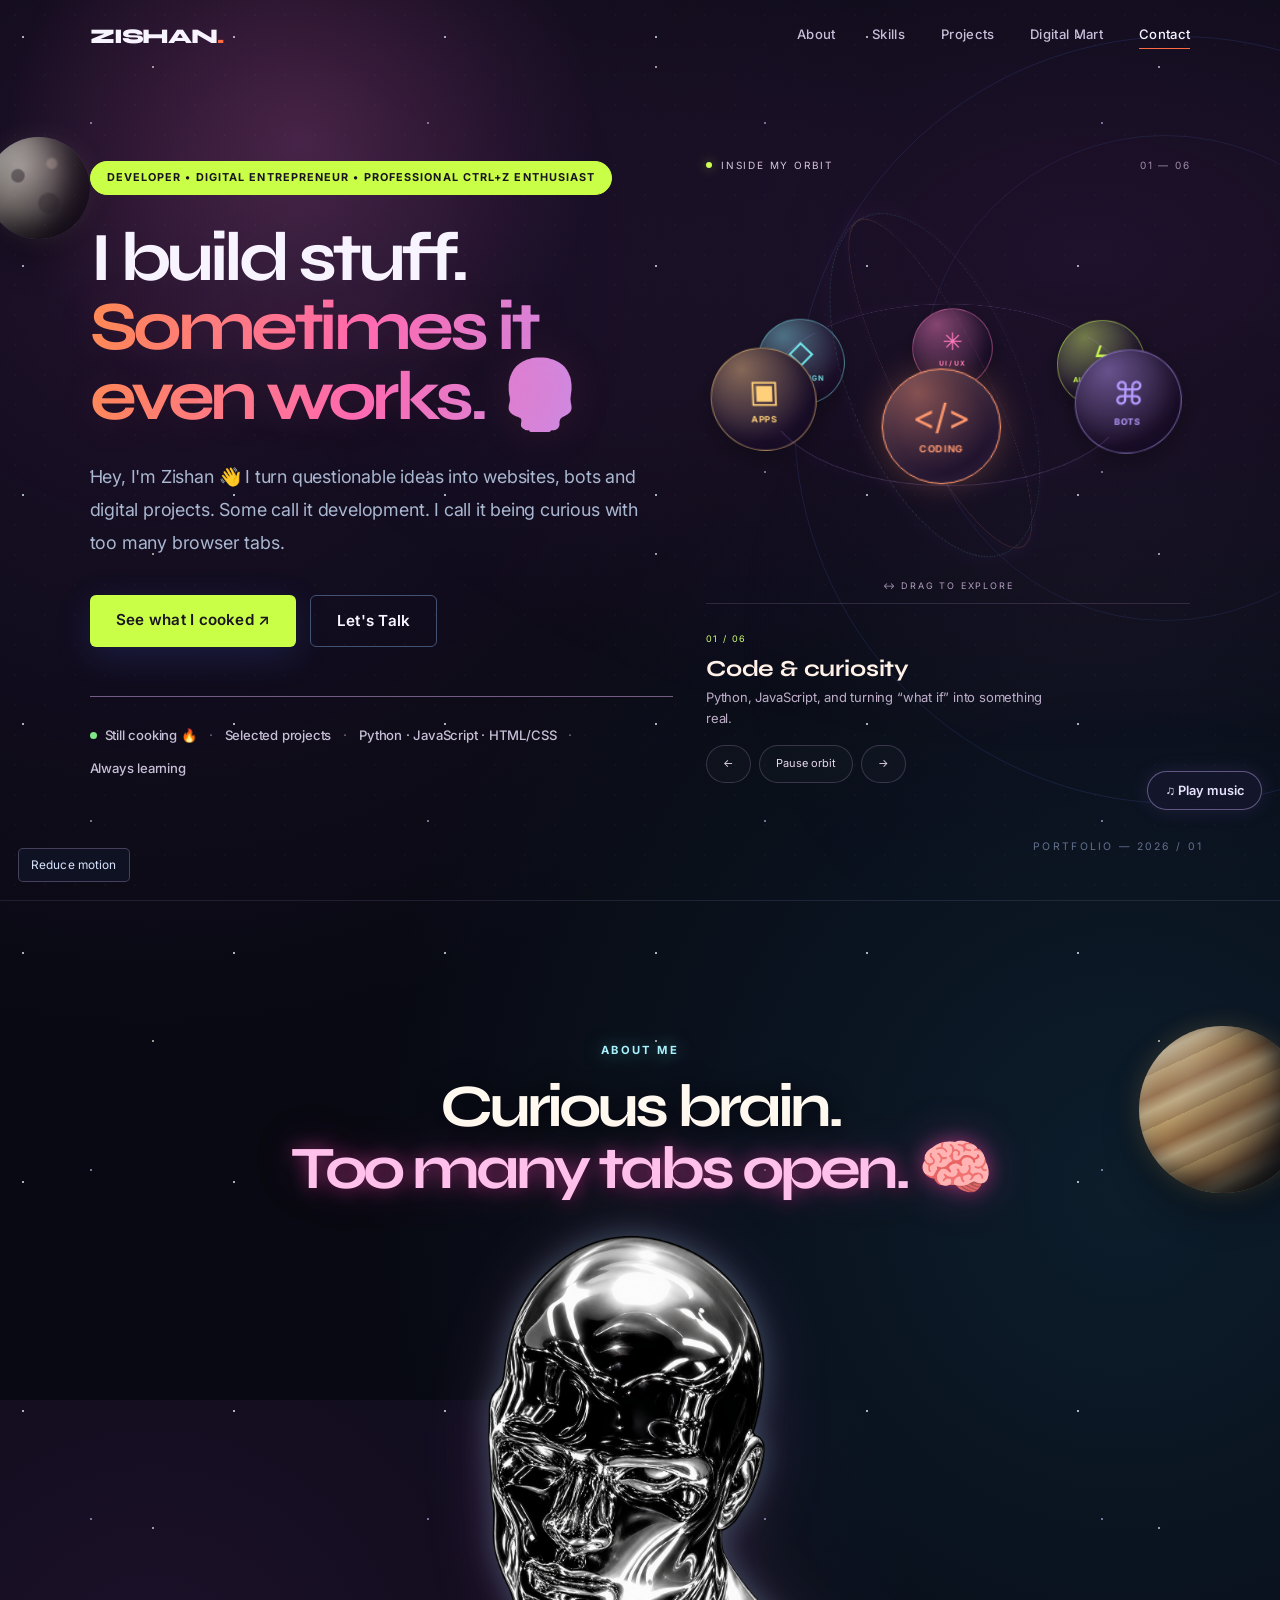
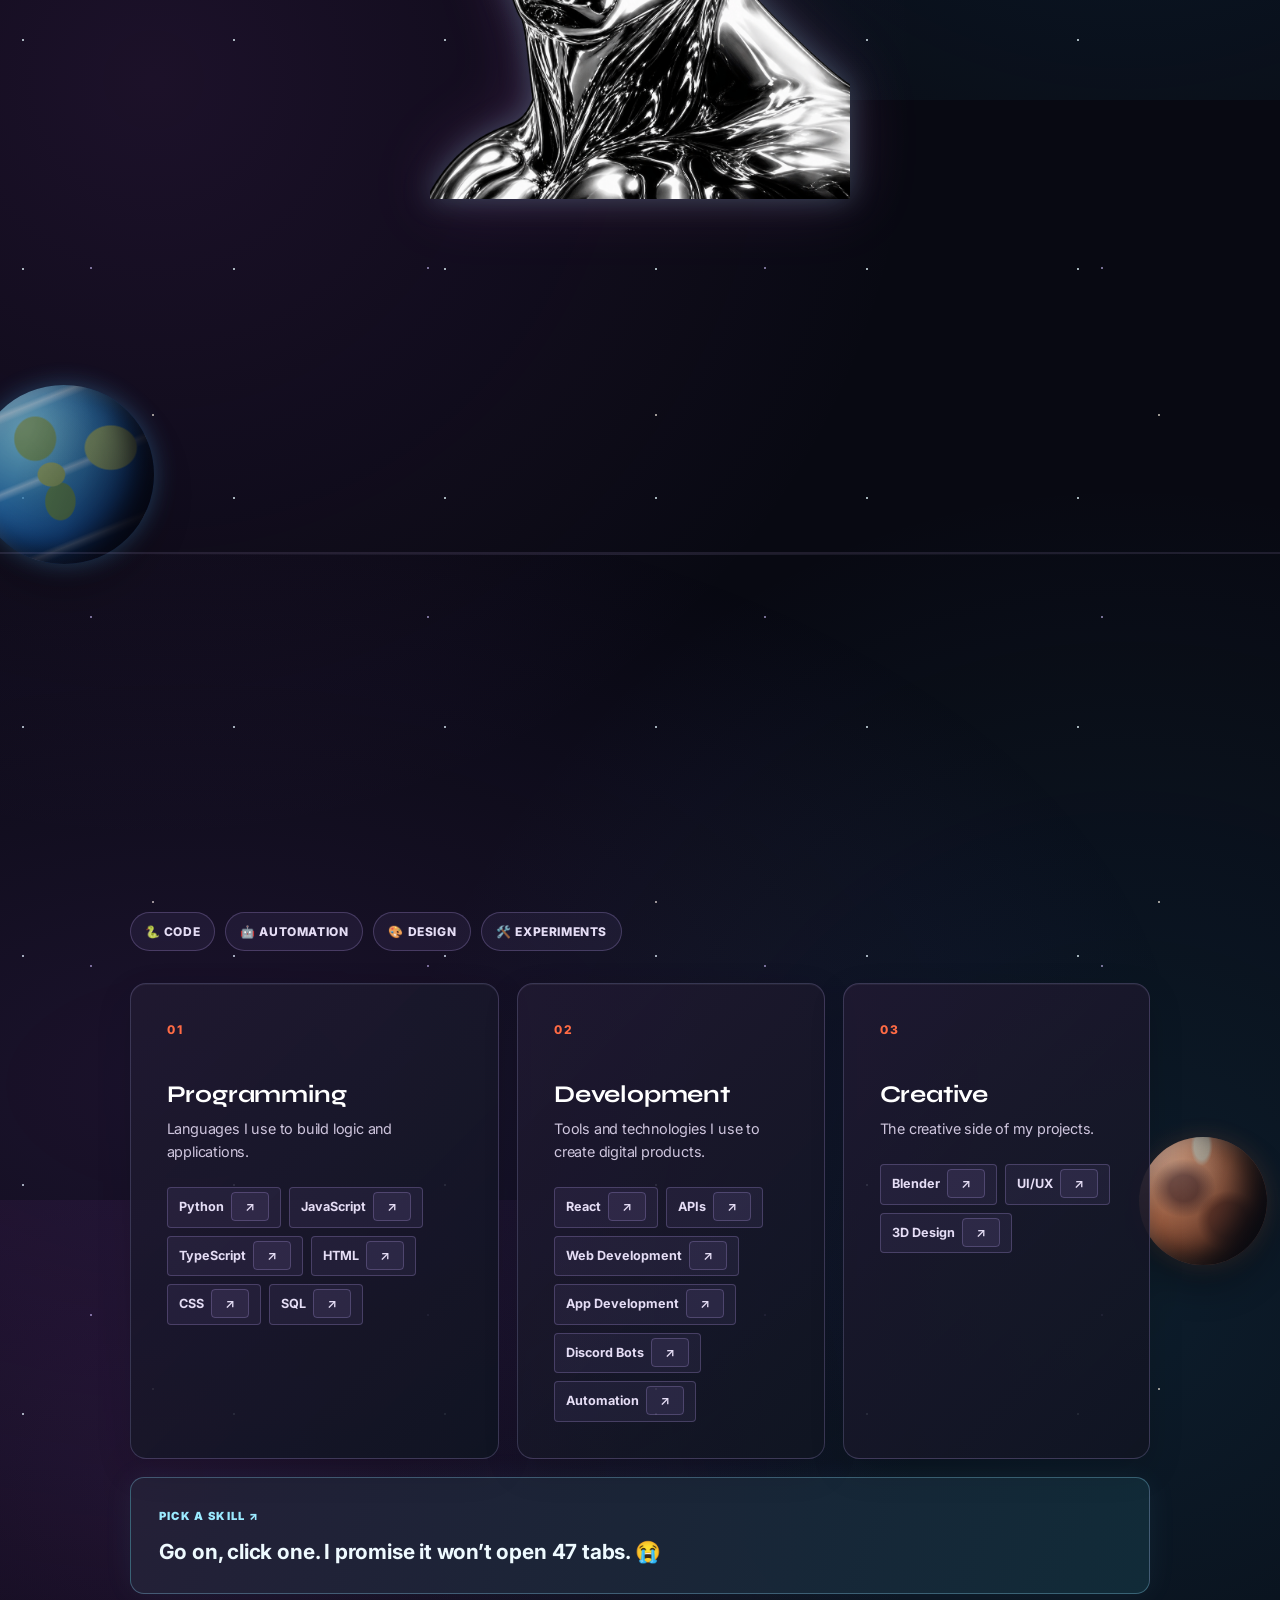
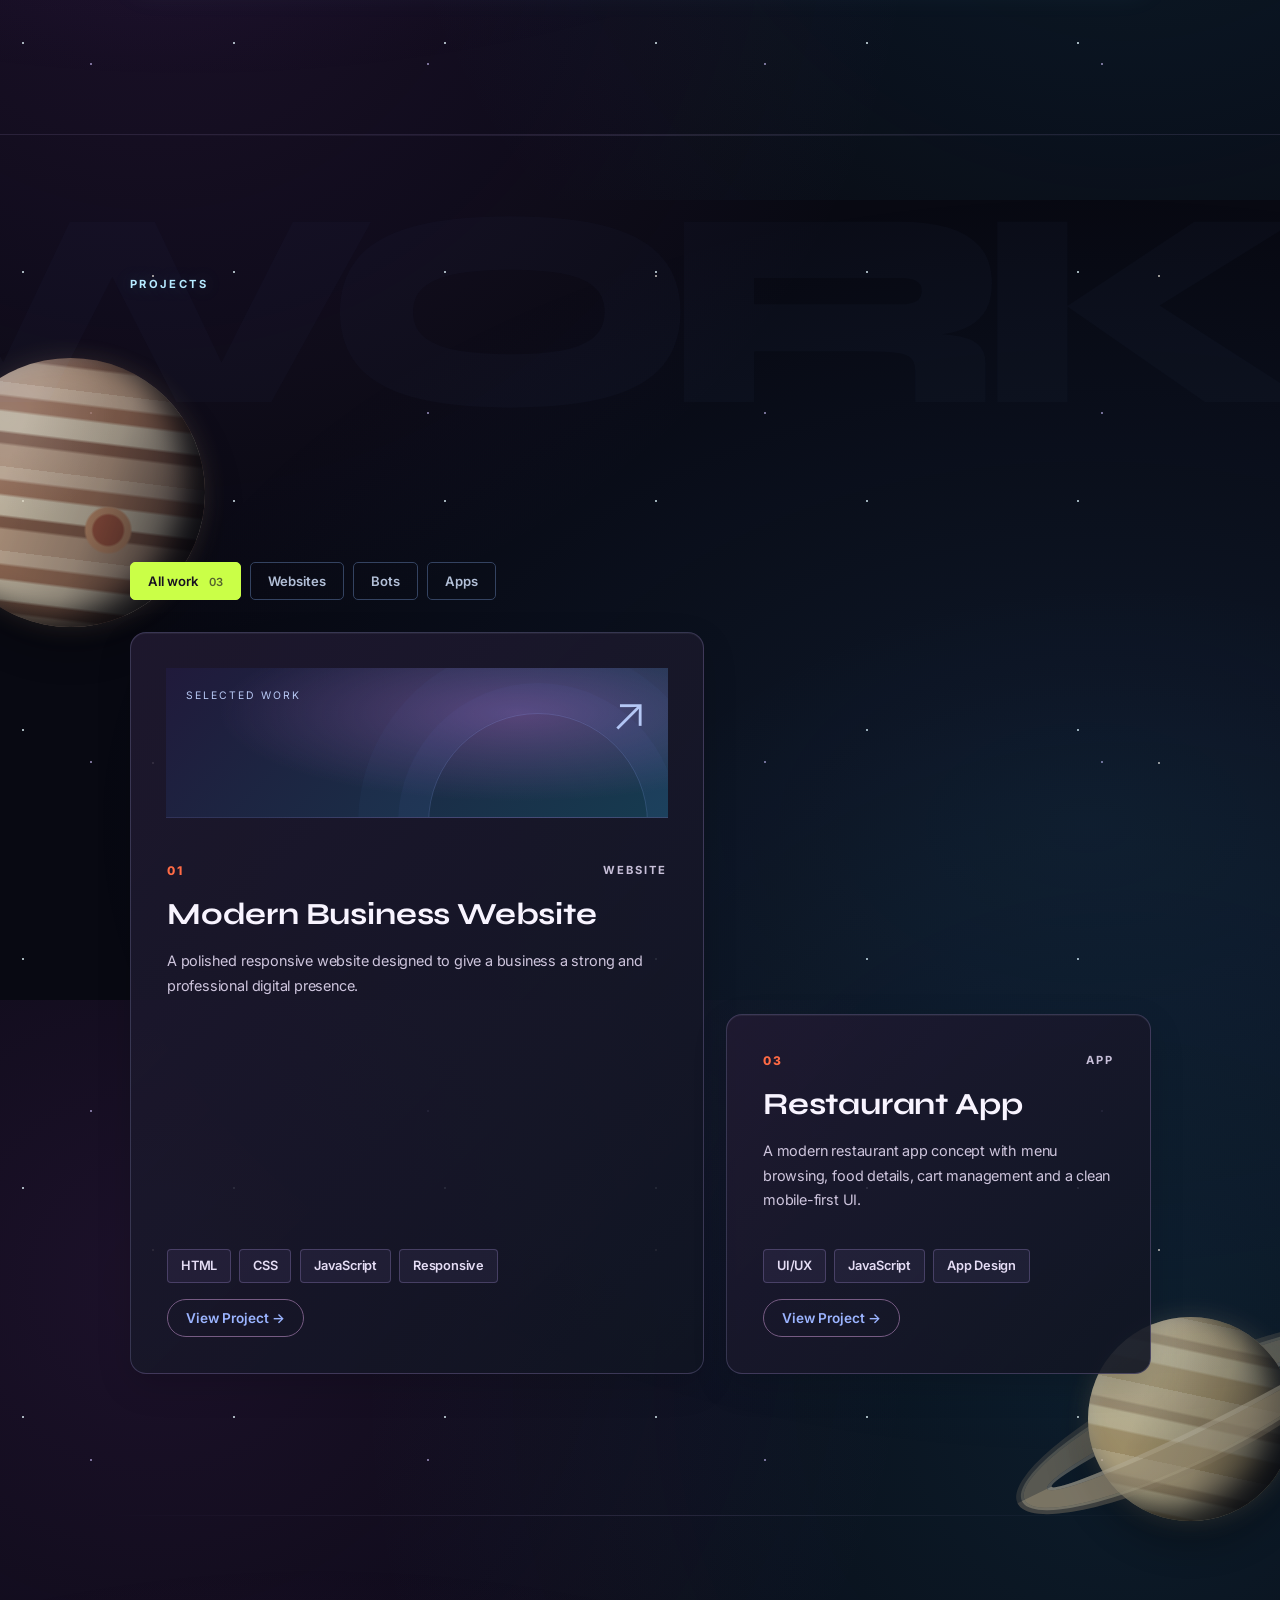
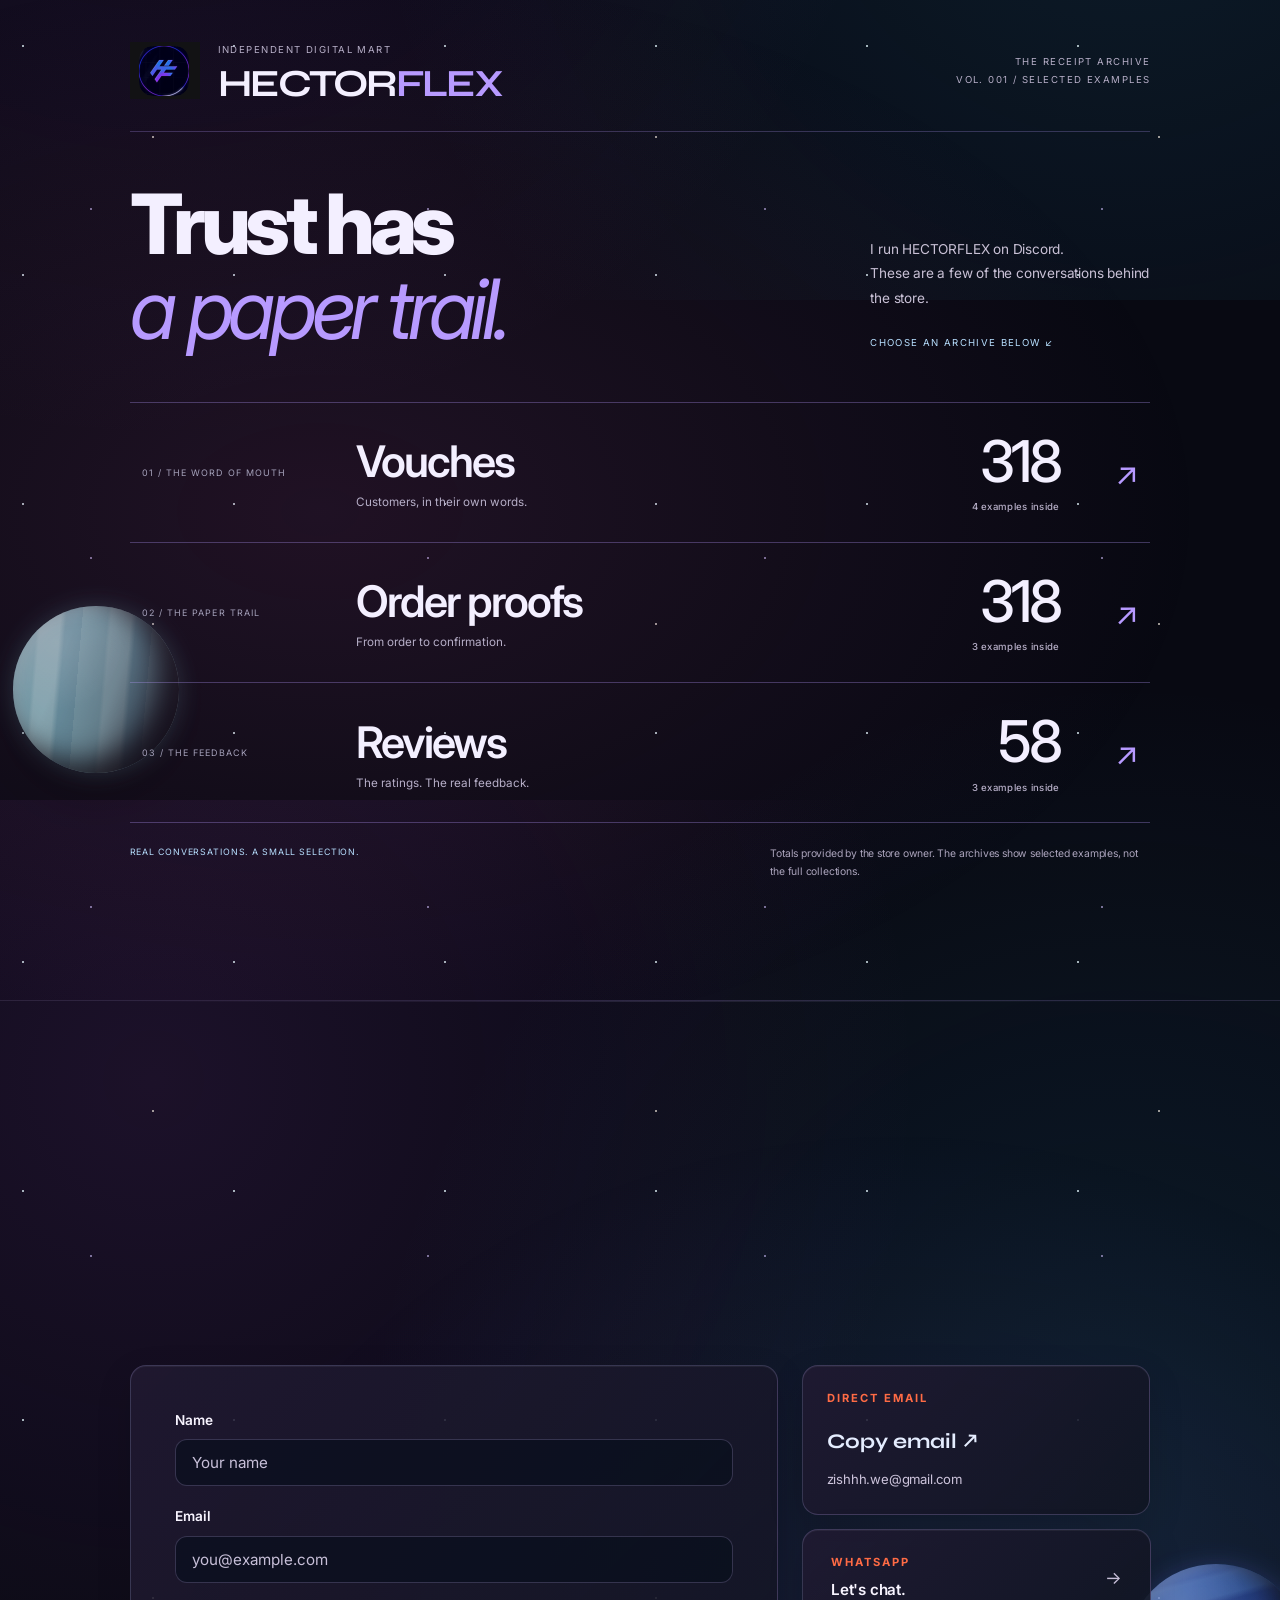
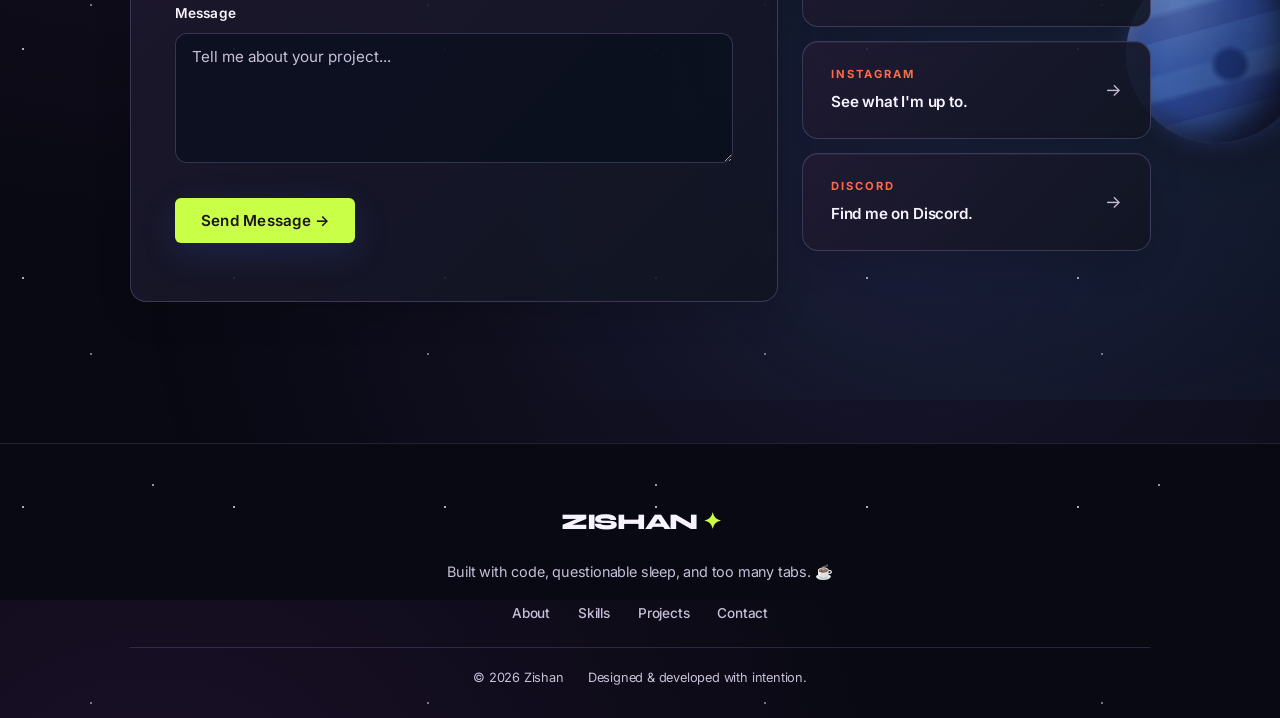
==== commit cd090e51: "Use four supplied vouch screenshots and dynamic example counts" ====
--- a/index.html
+++ b/index.html
@@ -300,18 +300,18 @@
   <div class="hf-identity"><img src="[data-uri]" width="70" height="57" alt="HECTORFLEX logo"><div><span>INDEPENDENT DIGITAL MART</span><h2 id="business-heading">HECTOR<span>FLEX</span></h2></div><span class="hf-edition">THE RECEIPT ARCHIVE<br>VOL. 001 / SELECTED EXAMPLES</span></div>
   <div class="hf-intro"><p>Trust has<br><em>a paper trail.</em></p><div>I run HECTORFLEX on Discord.<br>These are a few of the conversations behind the store.<span>CHOOSE AN ARCHIVE BELOW ↙</span></div></div>
   <div class="hf-archive-list" aria-label="Explore HECTORFLEX proof archives">
-   <button type="button" data-hf-open="vouches" aria-haspopup="dialog"><span class="hf-index">01 / THE WORD OF MOUTH</span><span class="hf-name">Vouches<span>Customers, in their own words.</span></span><span class="hf-total">318<small>3 examples inside</small></span><span class="hf-arrow" aria-hidden="true">↗</span></button>
+   <button type="button" data-hf-open="vouches" aria-haspopup="dialog"><span class="hf-index">01 / THE WORD OF MOUTH</span><span class="hf-name">Vouches<span>Customers, in their own words.</span></span><span class="hf-total">318<small>4 examples inside</small></span><span class="hf-arrow" aria-hidden="true">↗</span></button>
    <button type="button" data-hf-open="orders" aria-haspopup="dialog"><span class="hf-index">02 / THE PAPER TRAIL</span><span class="hf-name">Order proofs<span>From order to confirmation.</span></span><span class="hf-total">318<small>3 examples inside</small></span><span class="hf-arrow" aria-hidden="true">↗</span></button>
    <button type="button" data-hf-open="reviews" aria-haspopup="dialog"><span class="hf-index">03 / THE FEEDBACK</span><span class="hf-name">Reviews<span>The ratings. The real feedback.</span></span><span class="hf-total">58<small>3 examples inside</small></span><span class="hf-arrow" aria-hidden="true">↗</span></button>
   </div>
-  <div class="hf-footer"><span>REAL CONVERSATIONS. A SMALL SELECTION.</span><p>Totals provided by the store owner. Each archive shows three examples, not the full collection.</p></div>
+  <div class="hf-footer"><span>REAL CONVERSATIONS. A SMALL SELECTION.</span><p>Totals provided by the store owner. The archives show selected examples, not the full collections.</p></div>
  </div>
 </section>
 <dialog id="hf-screen" aria-labelledby="hf-screen-title">
  <header class="hf-screen-header"><div class="hf-screen-brand"><img src="[data-uri]" width="70" height="57" alt="HECTORFLEX logo"><span>HECTORFLEX / ARCHIVES</span></div><button type="button" id="hf-close">Back to store <span aria-hidden="true">×</span></button></header>
  <div class="hf-screen-layout">
-  <aside class="hf-screen-info"><p class="hf-overline">SELECTED EXAMPLES / NOT THE FULL ARCHIVE</p><h2 id="hf-screen-title"></h2><p class="hf-screen-count"><strong id="hf-count"></strong><span>total · owner-reported</span></p><p id="hf-description"></p><nav class="hf-switch" aria-label="Switch proof archive"><button type="button" data-hf-switch="vouches">Vouches ↗</button><button type="button" data-hf-switch="orders">Order proofs ↗</button><button type="button" data-hf-switch="reviews">Reviews ↗</button></nav><p class="hf-screen-note">Three examples from this collection. Some conversations include both delivery confirmation and a customer vouch.</p></aside>
-  <div class="hf-viewer"><div class="hf-image-stage"><img id="hf-image" alt=""></div><div class="hf-viewer-controls"><button type="button" id="hf-prev" aria-label="Previous example">←</button><p id="hf-caption" aria-live="polite"></p><button type="button" id="hf-next" aria-label="Next example">→</button></div><div id="hf-thumbs" class="hf-thumbs" role="group" aria-label="Choose one of three examples"></div><p class="hf-keyboard">← → Browse examples <span>ESC Return to store</span></p></div>
+  <aside class="hf-screen-info"><p class="hf-overline">SELECTED EXAMPLES / NOT THE FULL ARCHIVE</p><h2 id="hf-screen-title"></h2><p class="hf-screen-count"><strong id="hf-count"></strong><span>total · owner-reported</span></p><p id="hf-description"></p><nav class="hf-switch" aria-label="Switch proof archive"><button type="button" data-hf-switch="vouches">Vouches ↗</button><button type="button" data-hf-switch="orders">Order proofs ↗</button><button type="button" data-hf-switch="reviews">Reviews ↗</button></nav><p class="hf-screen-note">Selected screenshots from this collection, not the full archive.</p></aside>
+  <div class="hf-viewer"><div class="hf-image-stage"><img id="hf-image" alt=""></div><div class="hf-viewer-controls"><button type="button" id="hf-prev" aria-label="Previous example">←</button><p id="hf-caption" aria-live="polite"></p><button type="button" id="hf-next" aria-label="Next example">→</button></div><div id="hf-thumbs" class="hf-thumbs" role="group" aria-label="Choose an example"></div><p class="hf-keyboard">← → Browse examples <span>ESC Return to store</span></p></div>
  </div>
 </dialog>
 
@@ -449,6 +449,6 @@
 
     <script src="script.js?v=music-mini-1"></script>
 
-    <script src="hector-gallery.js?v=2"></script>
+    <script src="hector-gallery.js?v=3"></script>
 </body>
 </html>
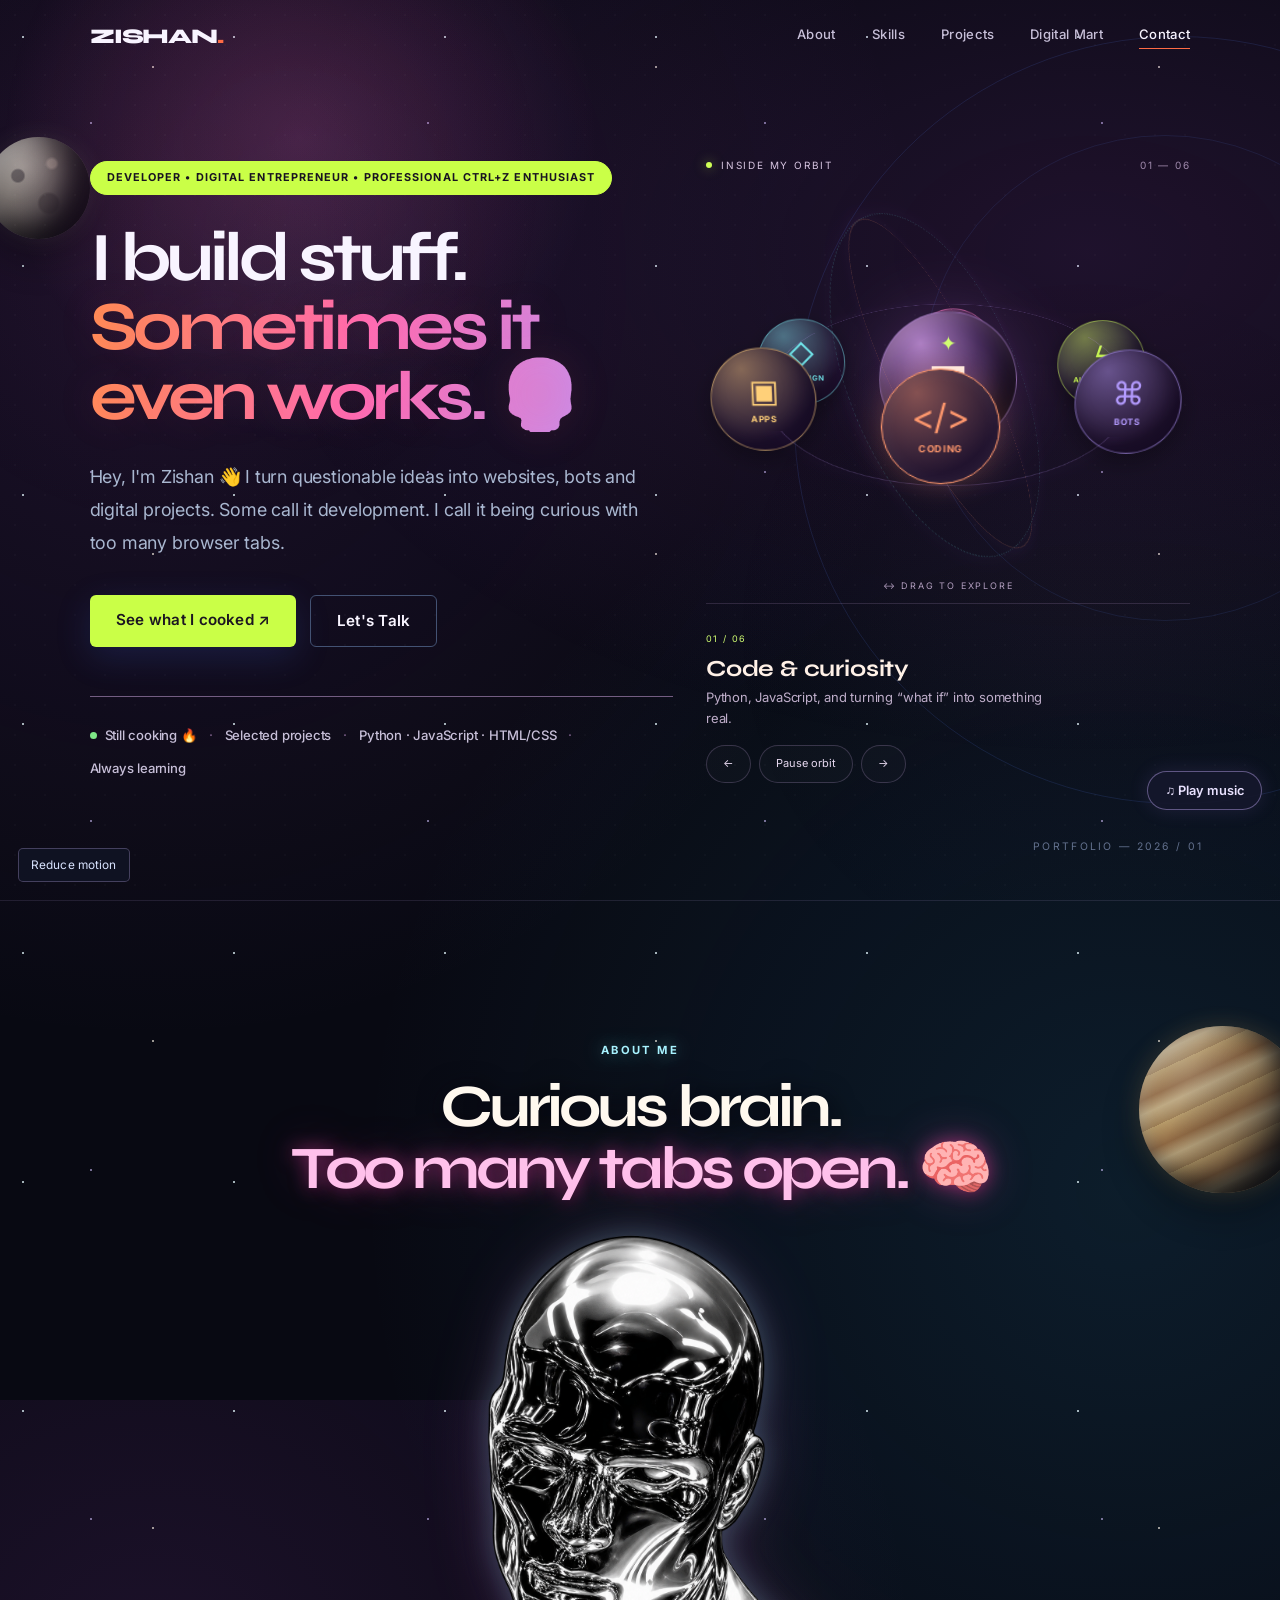
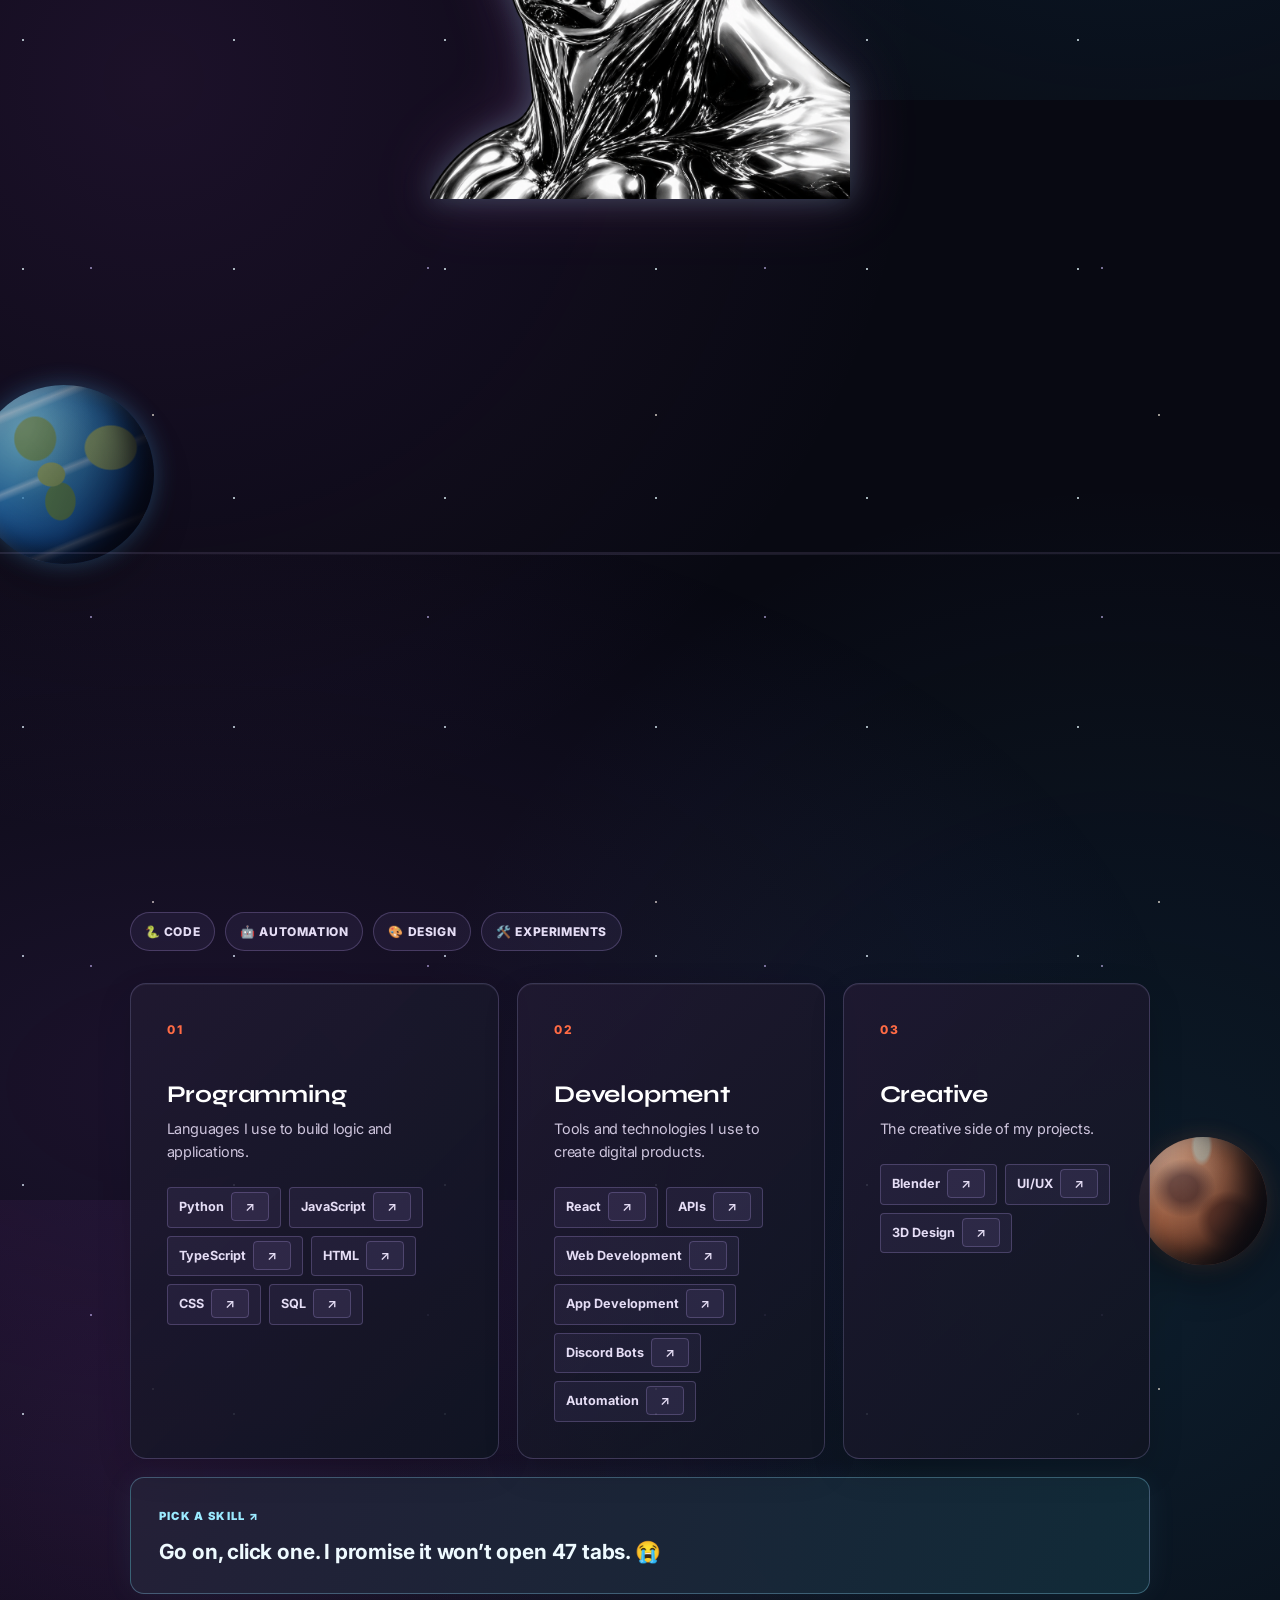
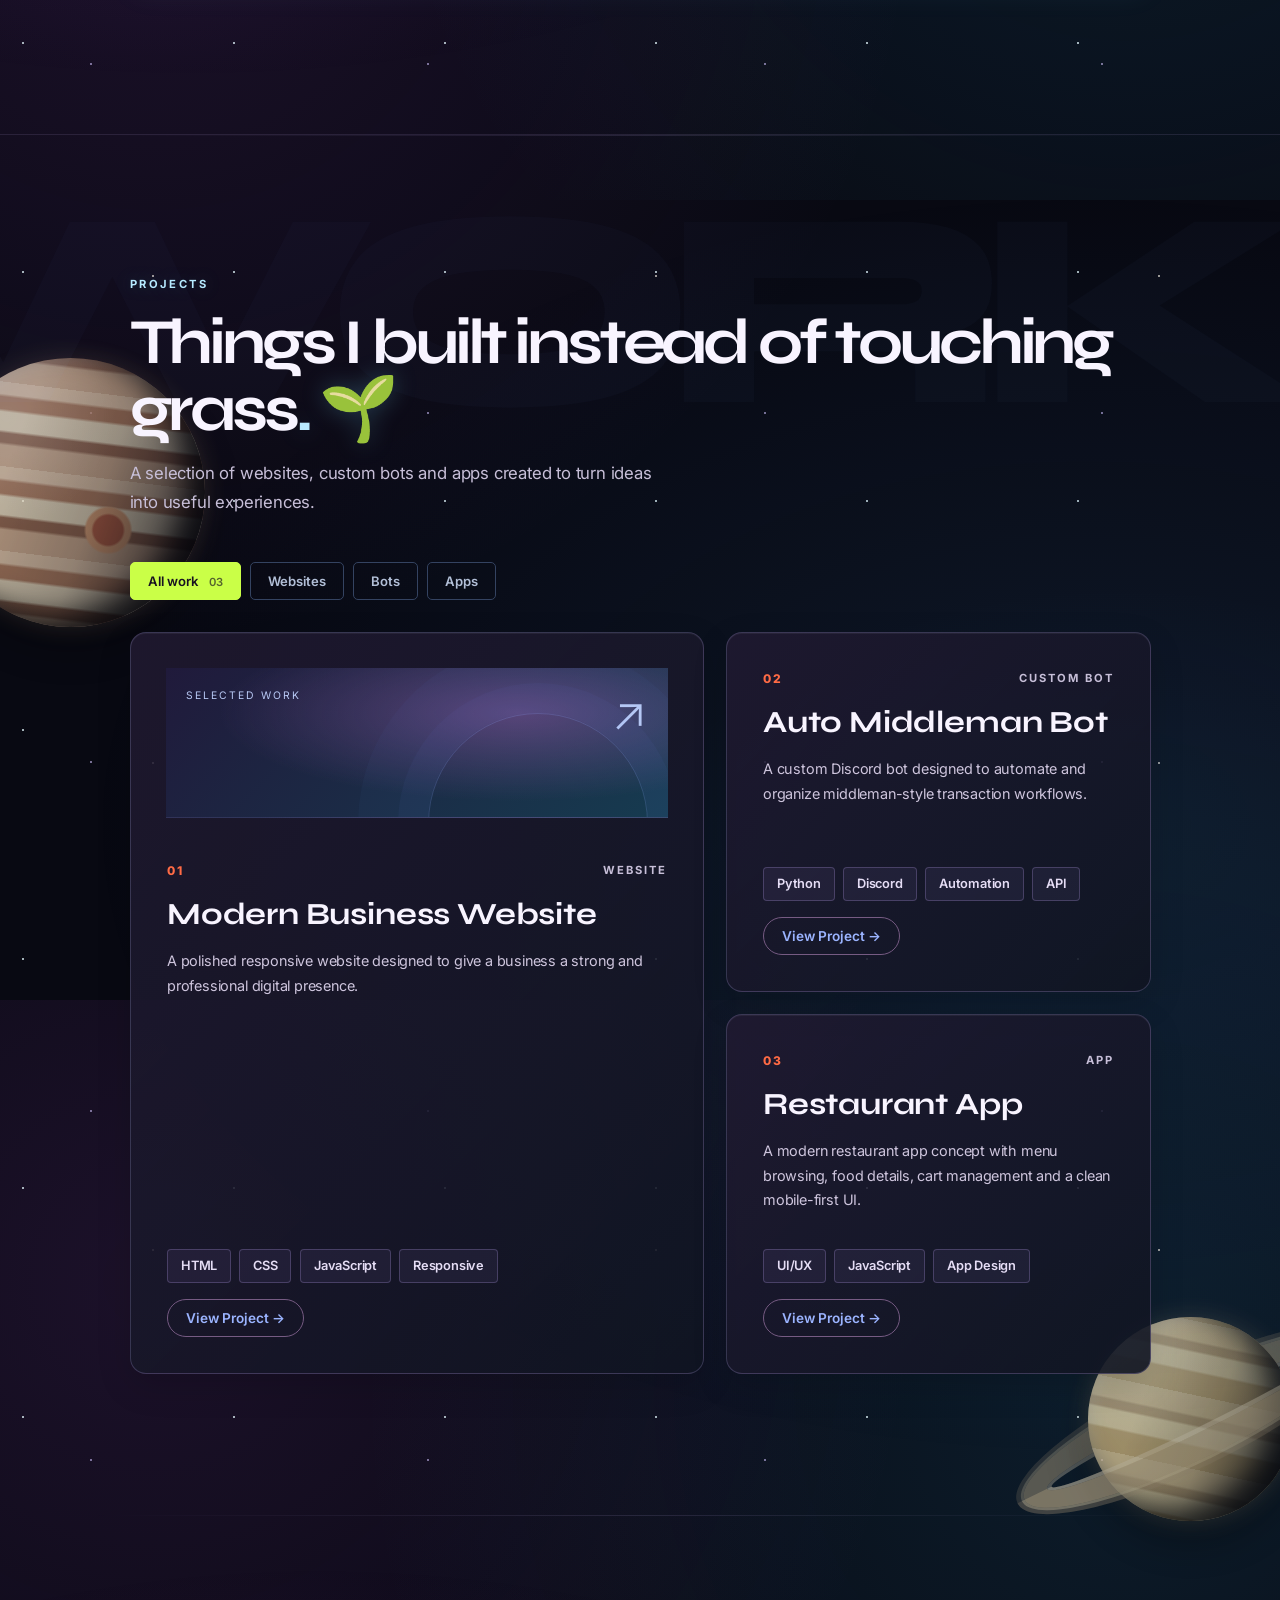
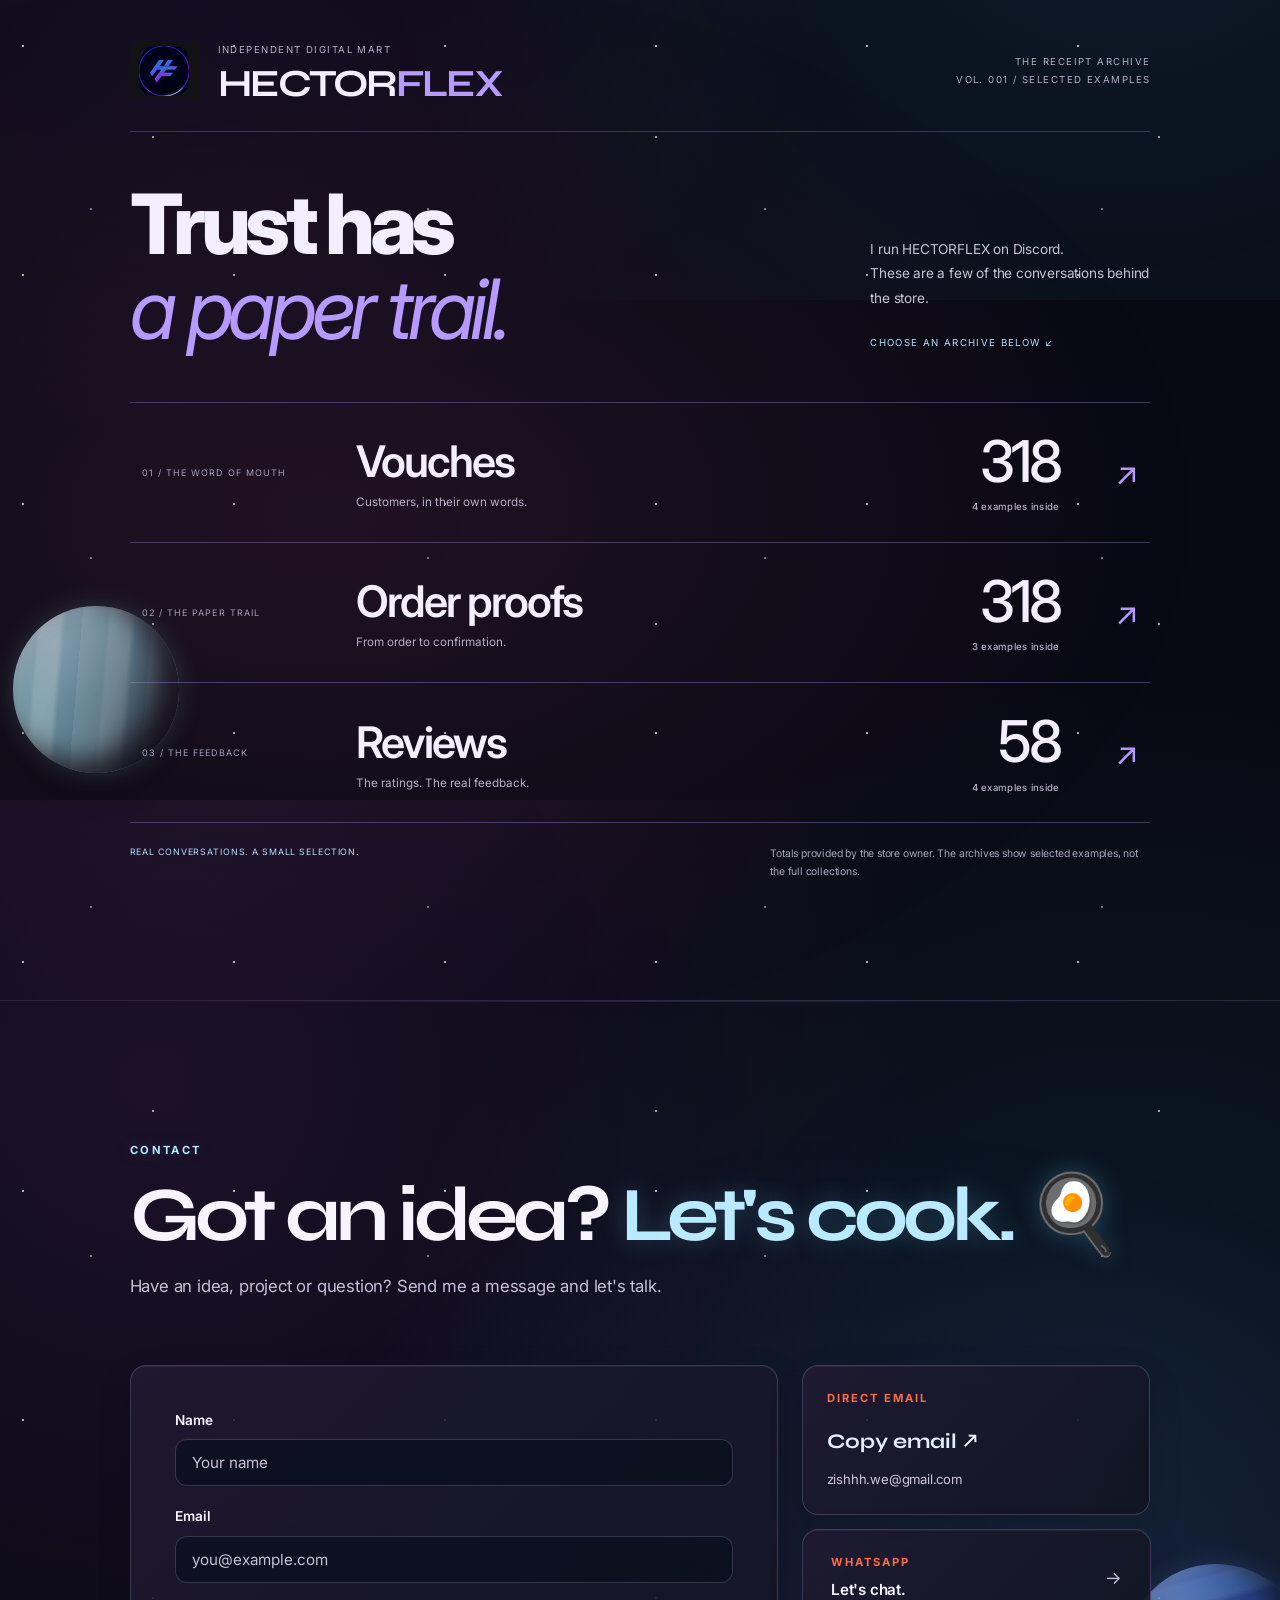
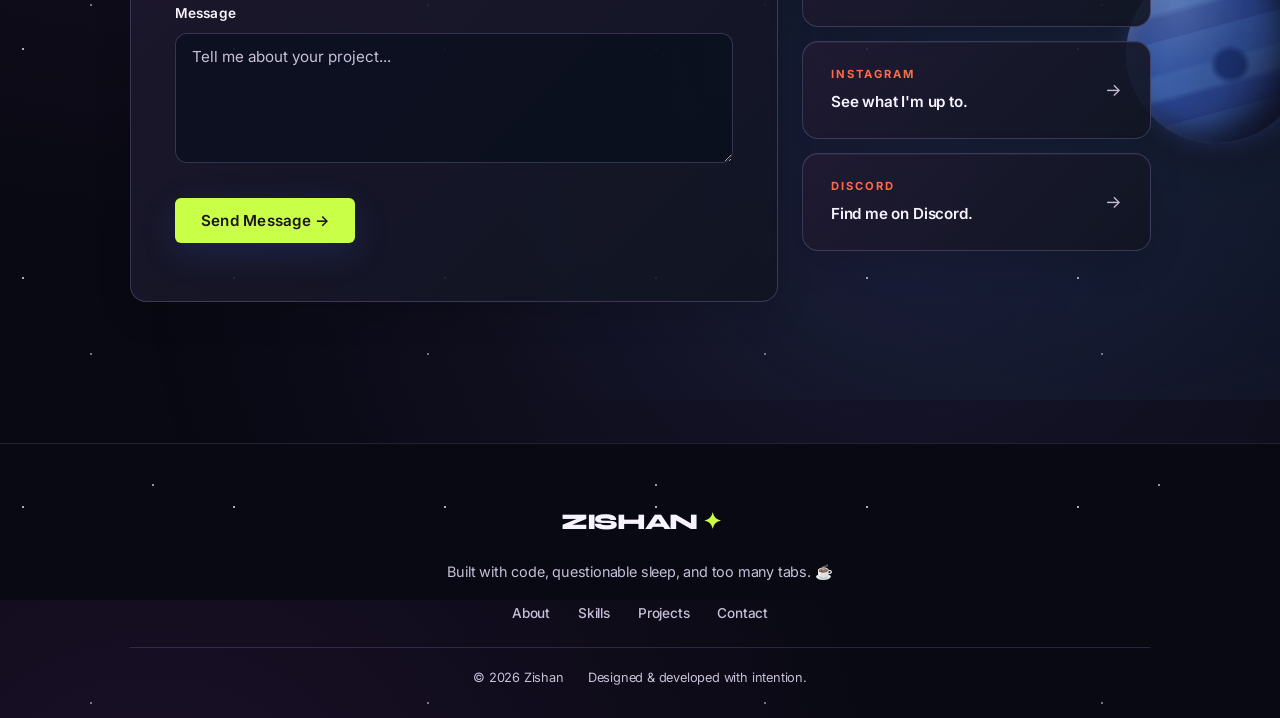
==== commit d2a0f0c3: "Replace review examples with four supplied screenshots; retain 58 total reviews" ====
--- a/index.html
+++ b/index.html
@@ -302,7 +302,7 @@
   <div class="hf-archive-list" aria-label="Explore HECTORFLEX proof archives">
    <button type="button" data-hf-open="vouches" aria-haspopup="dialog"><span class="hf-index">01 / THE WORD OF MOUTH</span><span class="hf-name">Vouches<span>Customers, in their own words.</span></span><span class="hf-total">318<small>4 examples inside</small></span><span class="hf-arrow" aria-hidden="true">↗</span></button>
    <button type="button" data-hf-open="orders" aria-haspopup="dialog"><span class="hf-index">02 / THE PAPER TRAIL</span><span class="hf-name">Order proofs<span>From order to confirmation.</span></span><span class="hf-total">318<small>3 examples inside</small></span><span class="hf-arrow" aria-hidden="true">↗</span></button>
-   <button type="button" data-hf-open="reviews" aria-haspopup="dialog"><span class="hf-index">03 / THE FEEDBACK</span><span class="hf-name">Reviews<span>The ratings. The real feedback.</span></span><span class="hf-total">58<small>3 examples inside</small></span><span class="hf-arrow" aria-hidden="true">↗</span></button>
+   <button type="button" data-hf-open="reviews" aria-haspopup="dialog"><span class="hf-index">03 / THE FEEDBACK</span><span class="hf-name">Reviews<span>The ratings. The real feedback.</span></span><span class="hf-total">58<small>4 examples inside</small></span><span class="hf-arrow" aria-hidden="true">↗</span></button>
   </div>
   <div class="hf-footer"><span>REAL CONVERSATIONS. A SMALL SELECTION.</span><p>Totals provided by the store owner. The archives show selected examples, not the full collections.</p></div>
  </div>
@@ -449,6 +449,6 @@
 
     <script src="script.js?v=music-mini-1"></script>
 
-    <script src="hector-gallery.js?v=3"></script>
+    <script src="hector-gallery.js?v=4"></script>
 </body>
 </html>
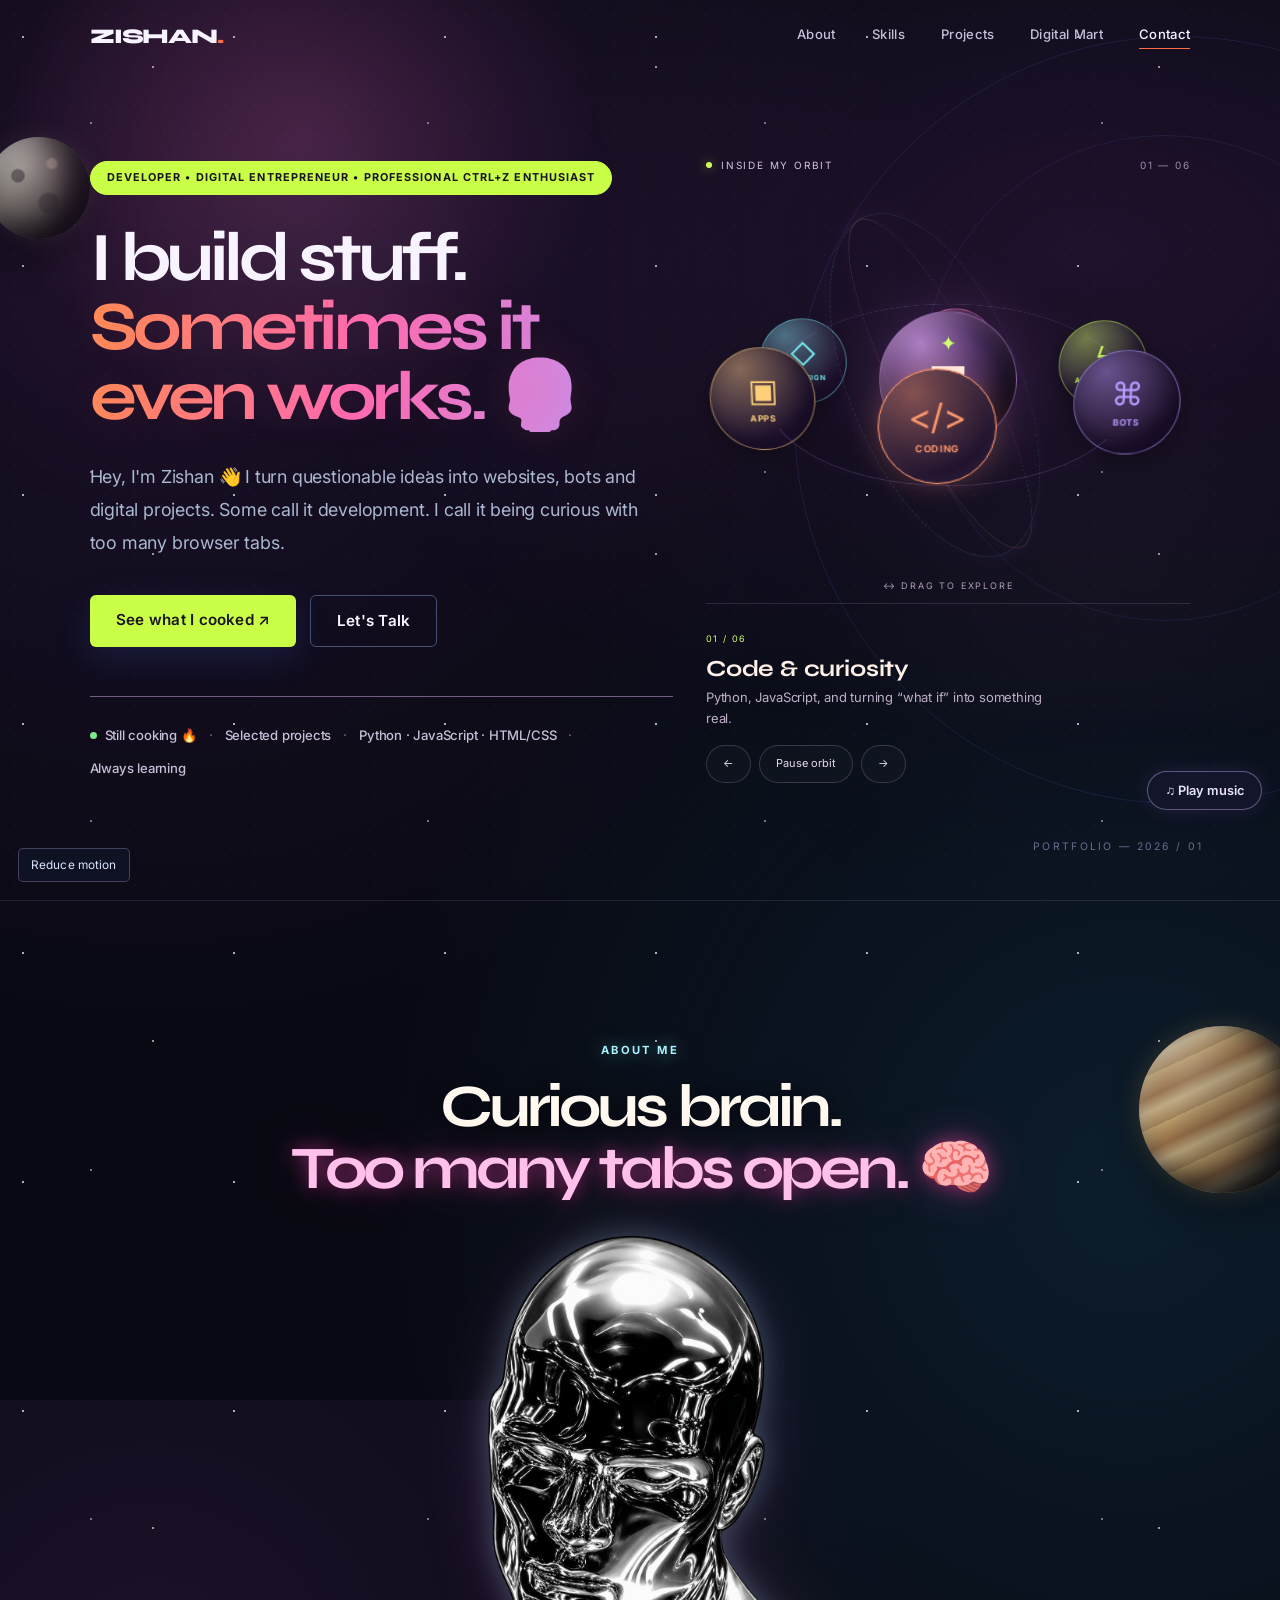
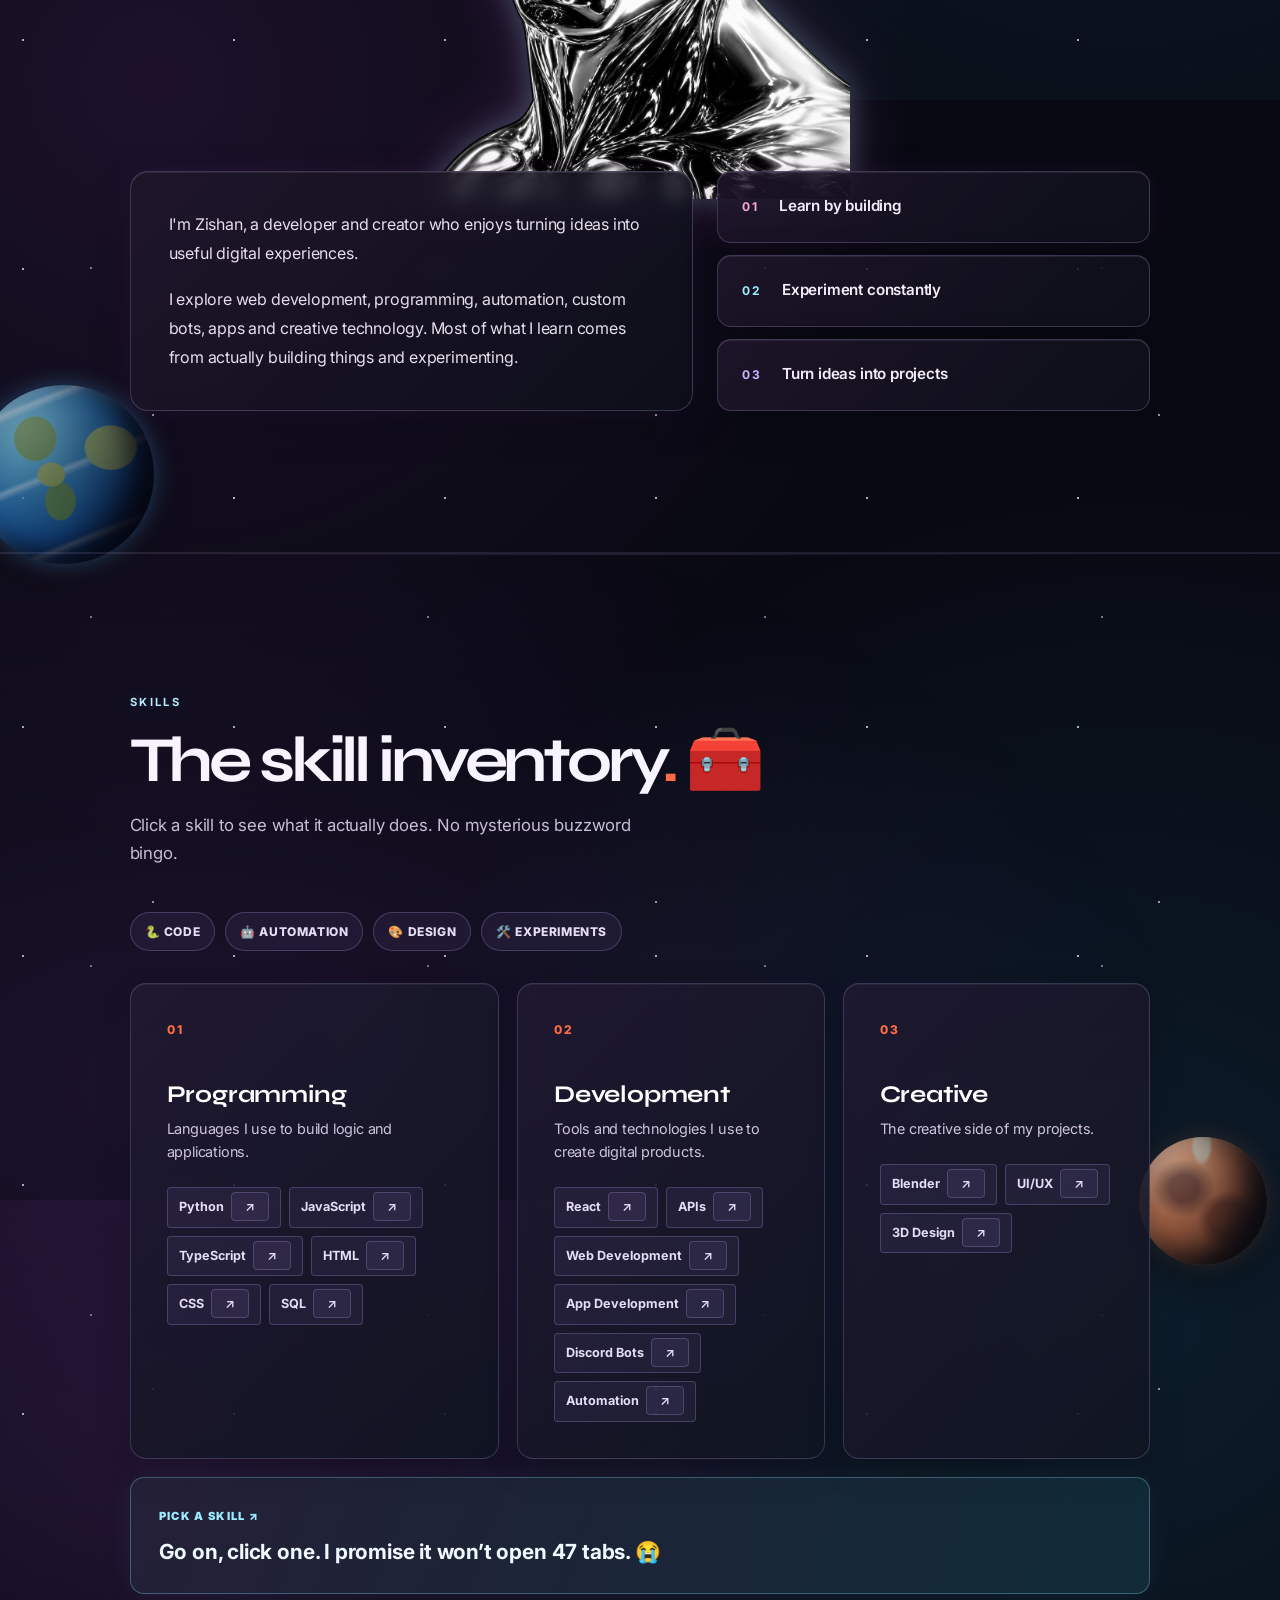
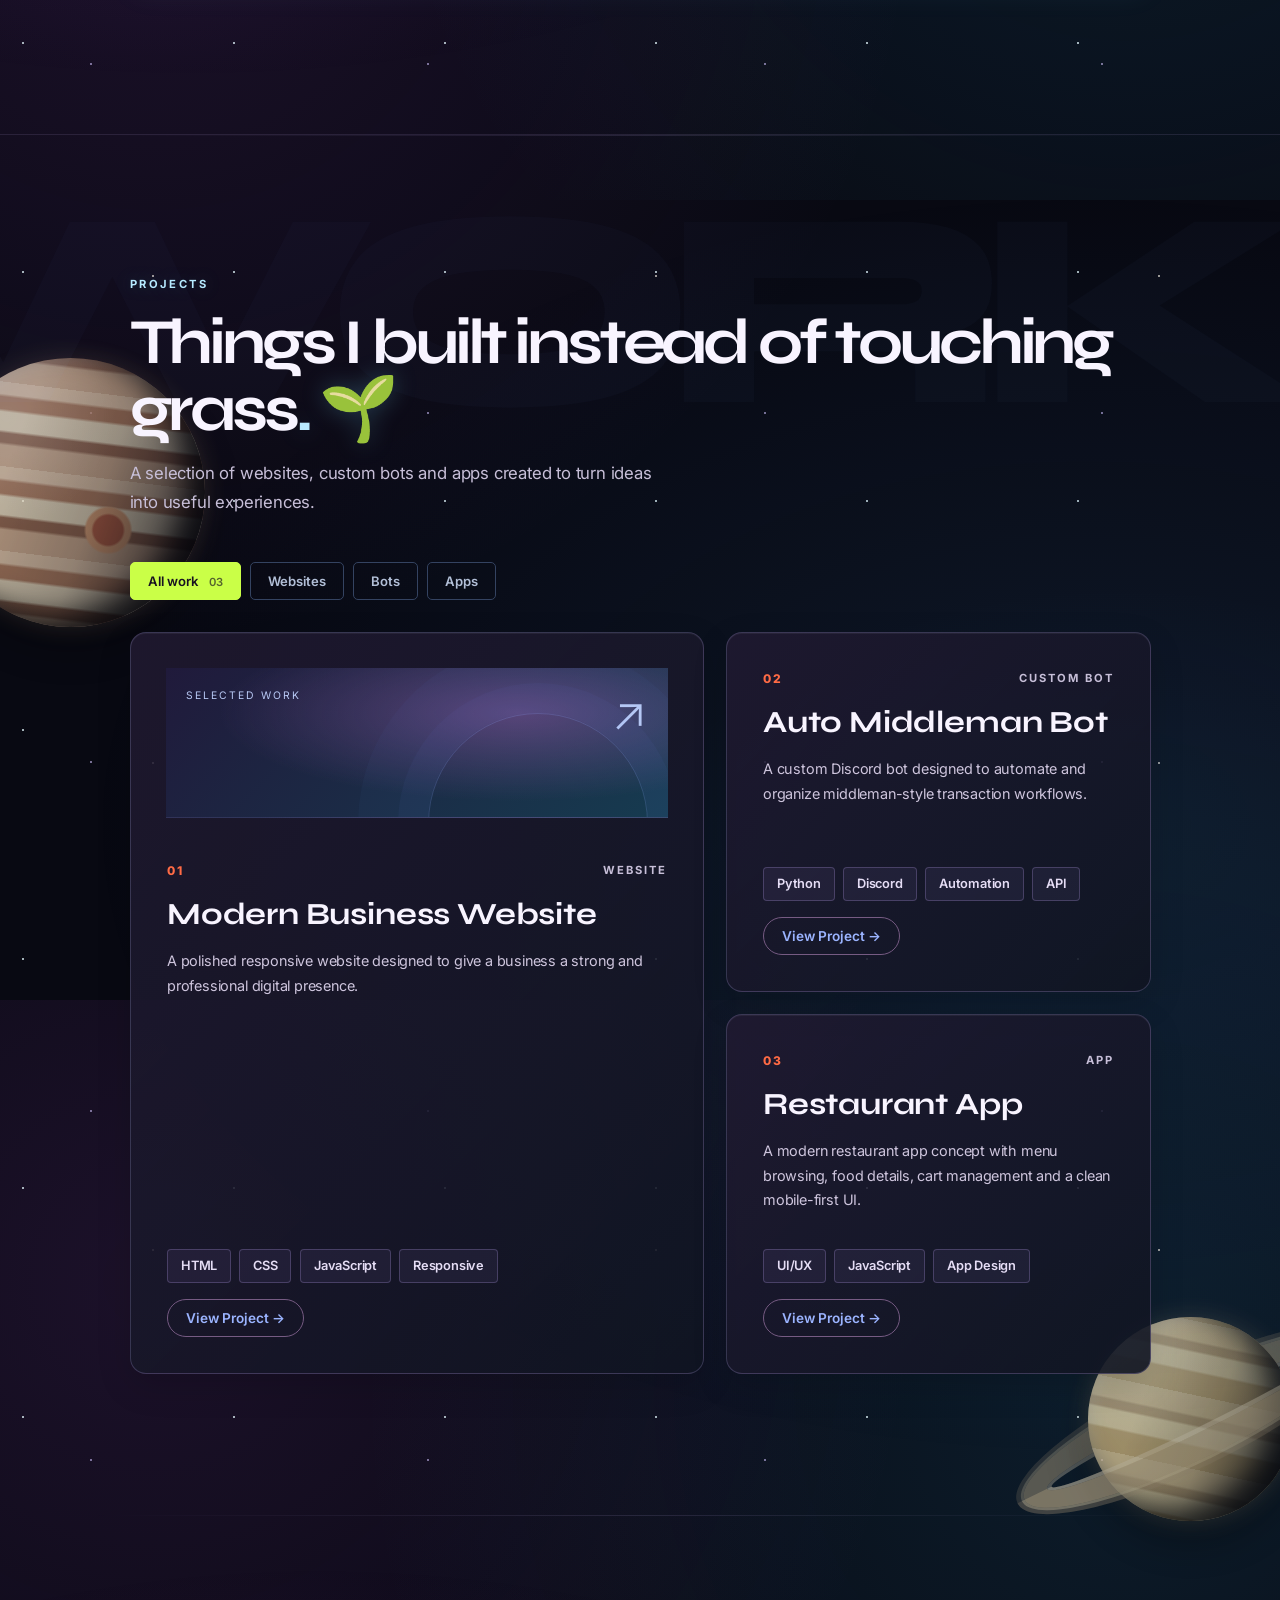
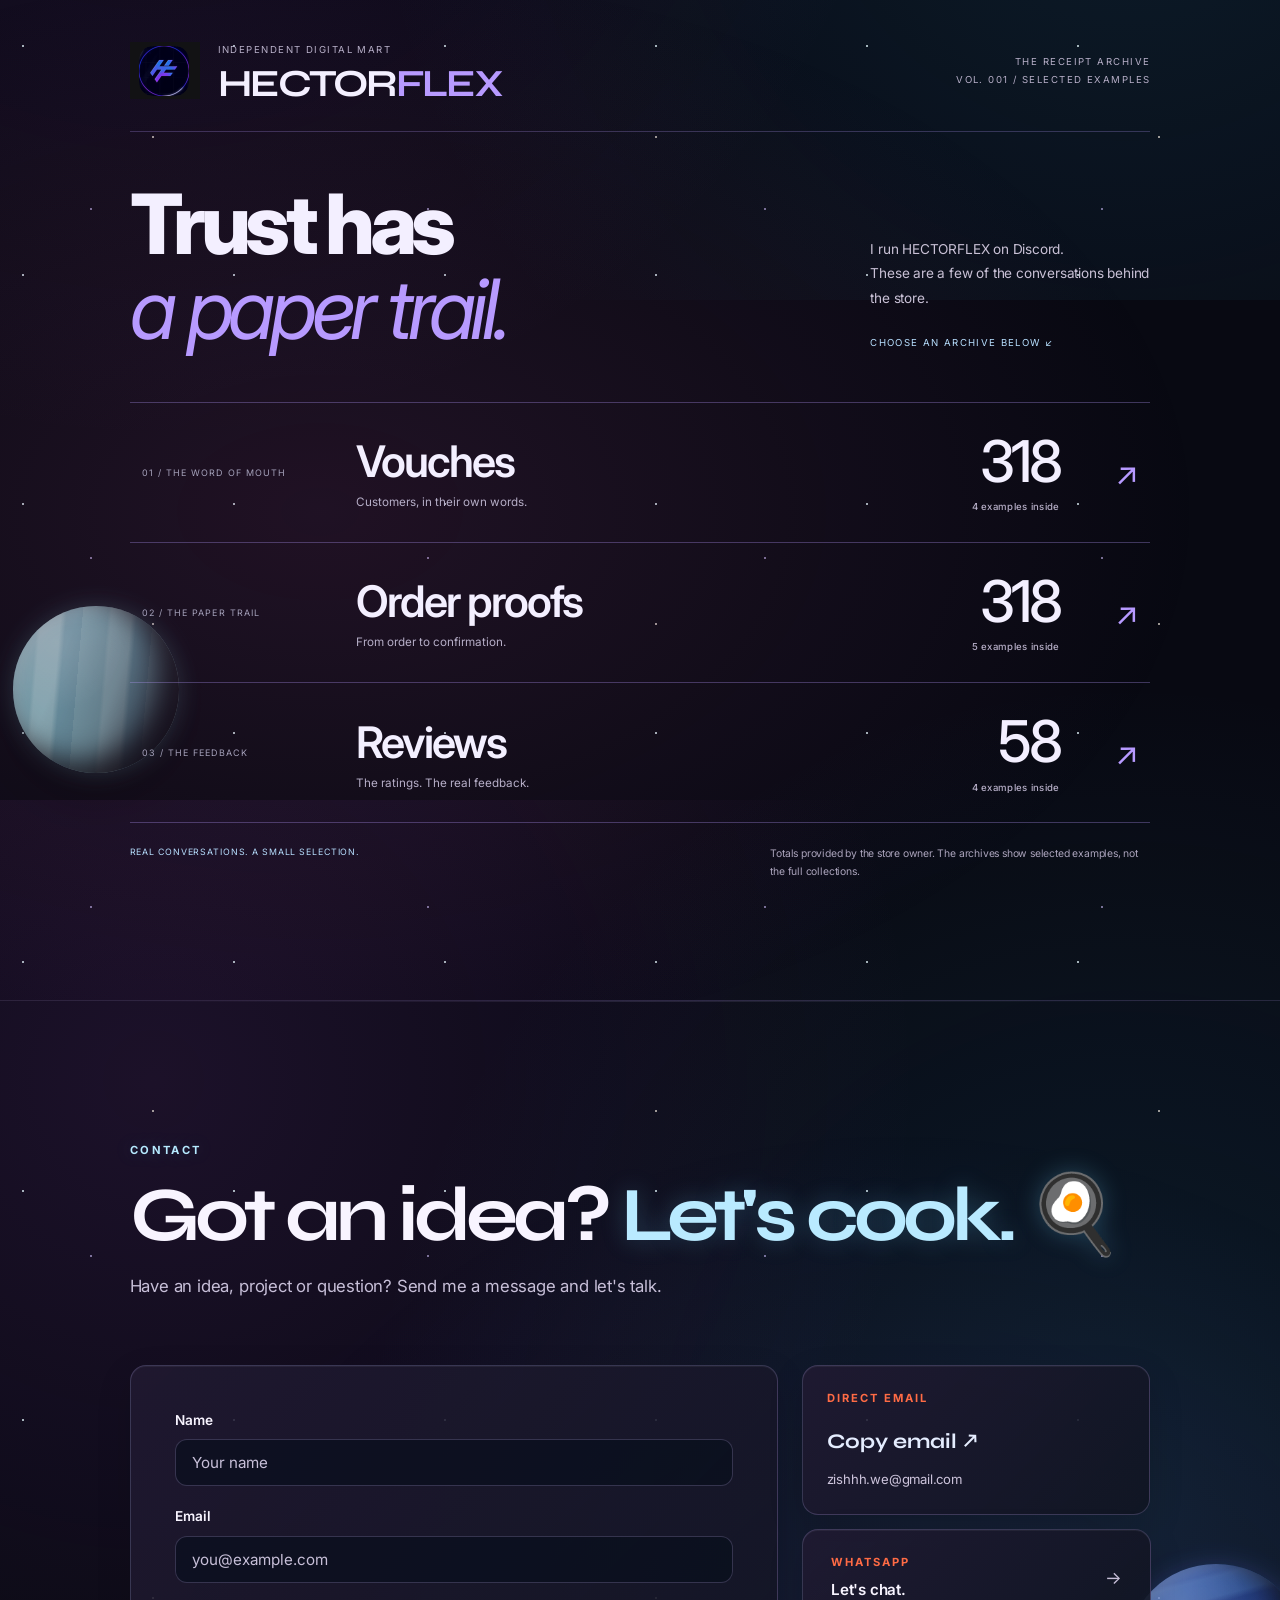
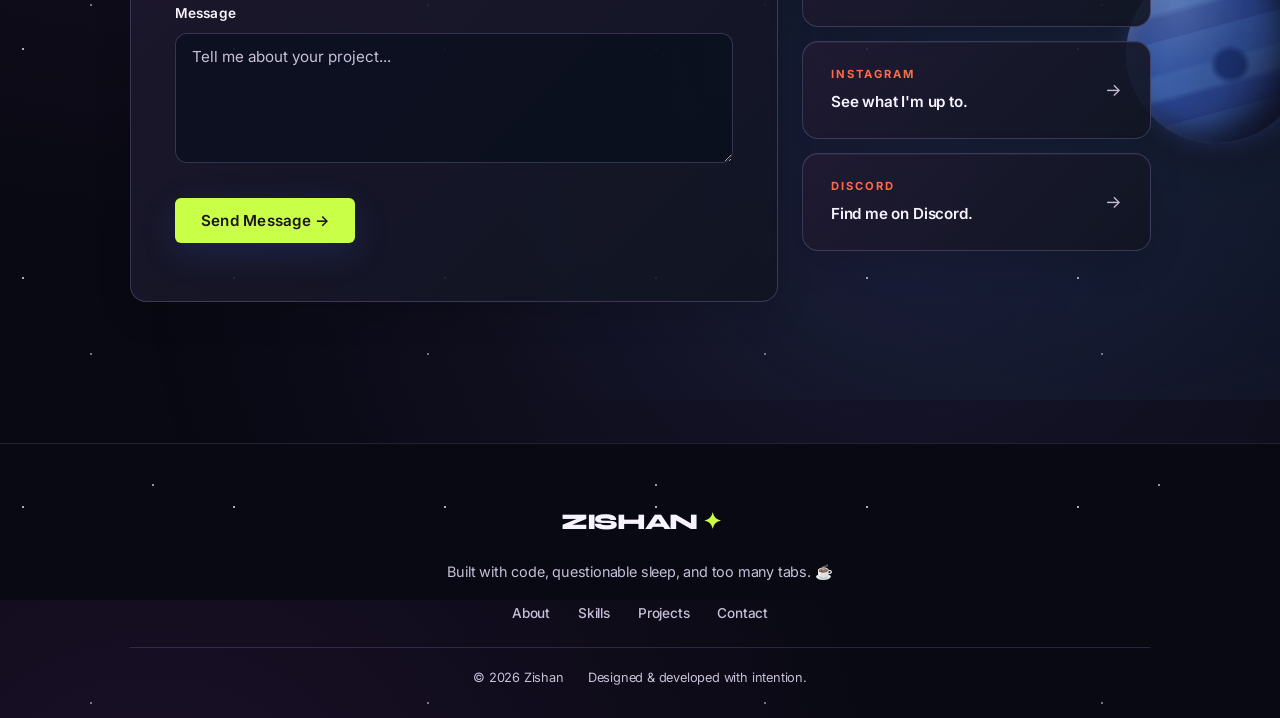
==== commit 510dca63: "Add five supplied order proofs and preserve complete review and vouch galleries" ====
--- a/index.html
+++ b/index.html
@@ -9,7 +9,7 @@
     <meta name="description" content="Zishan — Developer and creator building websites, bots, apps and automation projects.">
     <link href="https://fonts.googleapis.com/css2?family=Syne:wght@700;800&family=Inter:wght@400;500;600;700&display=swap" rel="stylesheet">
     <link rel="stylesheet" href="style.css?v=solar-system-1">
-    <link rel="stylesheet" href="hector-gallery.css?v=2">
+    <link rel="stylesheet" href="hector-gallery.css?v=3">
 </head>
 
 <body class="loading">
@@ -301,7 +301,7 @@
   <div class="hf-intro"><p>Trust has<br><em>a paper trail.</em></p><div>I run HECTORFLEX on Discord.<br>These are a few of the conversations behind the store.<span>CHOOSE AN ARCHIVE BELOW ↙</span></div></div>
   <div class="hf-archive-list" aria-label="Explore HECTORFLEX proof archives">
    <button type="button" data-hf-open="vouches" aria-haspopup="dialog"><span class="hf-index">01 / THE WORD OF MOUTH</span><span class="hf-name">Vouches<span>Customers, in their own words.</span></span><span class="hf-total">318<small>4 examples inside</small></span><span class="hf-arrow" aria-hidden="true">↗</span></button>
-   <button type="button" data-hf-open="orders" aria-haspopup="dialog"><span class="hf-index">02 / THE PAPER TRAIL</span><span class="hf-name">Order proofs<span>From order to confirmation.</span></span><span class="hf-total">318<small>3 examples inside</small></span><span class="hf-arrow" aria-hidden="true">↗</span></button>
+   <button type="button" data-hf-open="orders" aria-haspopup="dialog"><span class="hf-index">02 / THE PAPER TRAIL</span><span class="hf-name">Order proofs<span>From order to confirmation.</span></span><span class="hf-total">318<small>5 examples inside</small></span><span class="hf-arrow" aria-hidden="true">↗</span></button>
    <button type="button" data-hf-open="reviews" aria-haspopup="dialog"><span class="hf-index">03 / THE FEEDBACK</span><span class="hf-name">Reviews<span>The ratings. The real feedback.</span></span><span class="hf-total">58<small>4 examples inside</small></span><span class="hf-arrow" aria-hidden="true">↗</span></button>
   </div>
   <div class="hf-footer"><span>REAL CONVERSATIONS. A SMALL SELECTION.</span><p>Totals provided by the store owner. The archives show selected examples, not the full collections.</p></div>
@@ -449,6 +449,6 @@
 
     <script src="script.js?v=music-mini-1"></script>
 
-    <script src="hector-gallery.js?v=4"></script>
+    <script src="hector-gallery.js?v=5"></script>
 </body>
 </html>
--- a/hector-gallery.css
+++ b/hector-gallery.css
@@ -1,2 +1,5 @@
 /* HECTORFLEX: editorial archive with full-screen exhibits. */
 .hector-vault{--hf-ink:#f3efff;--hf-muted:#b7afc8;--hf-purple:#b79aff;color:var(--hf-ink)}.hf-identity{display:flex;align-items:center;gap:18px;border-bottom:1px solid #b79aff40;padding-bottom:24px}.hf-identity img,.hf-screen-brand img{object-fit:contain;flex-shrink:0;image-rendering:auto}.hf-identity>div>span,.hf-edition,.hf-overline{font-size:.6rem;letter-spacing:.15em;color:#b7afc8}.hf-identity h2{font-size:clamp(1.4rem,3vw,2.5rem);line-height:1.2;letter-spacing:-.05em}.hf-identity h2 span{color:#b79aff}.hf-edition{margin-left:auto;text-align:right;line-height:1.9}.hf-intro{display:flex;justify-content:space-between;align-items:end;gap:40px;margin:50px 0}.hf-intro>p{font:800 clamp(3rem,6.5vw,6rem)/1.02 var(--font-heading,var(--font-body));letter-spacing:-.065em}.hf-intro em{font-weight:400;color:#b79aff}.hf-intro>div{max-width:280px;color:#c9c1d6;font-size:.85rem;line-height:1.8}.hf-intro>div>span{display:block;margin-top:24px;color:#b7dfff;font-size:.6rem;letter-spacing:.14em}.hf-archive-list{border-top:1px solid #b79aff50}.hf-archive-list>button{position:relative;display:grid;grid-template-columns:190px 1fr auto 55px;align-items:center;gap:24px;width:100%;padding:30px 12px;border:0;border-bottom:1px solid #b79aff50;border-radius:0;color:#f3efff;background:transparent;text-align:left;cursor:pointer;transition:background .2s,padding .2s;font-family:var(--font-body)}.hf-archive-list>button:hover{background:linear-gradient(90deg,#9a70ff18,transparent);padding-left:24px}.hf-index{color:#a5a1ba;font-size:.56rem;letter-spacing:.12em}.hf-name{font-size:clamp(1.7rem,3.4vw,3rem);letter-spacing:-.045em;font-weight:600}.hf-name>span{display:block;font-size:.73rem;color:#b7afc8;letter-spacing:0;font-weight:400;margin-top:8px}.hf-total{font-size:clamp(2.3rem,4.5vw,4rem);font-weight:500;letter-spacing:-.06em;text-align:right;line-height:1}.hf-total small{display:block;font-size:.6rem;color:#b7afc8;letter-spacing:.03em;margin-top:12px}.hf-arrow{font-size:2rem;color:#b79aff;text-align:right}.hf-footer{display:flex;justify-content:space-between;gap:30px;align-items:start;padding-top:22px}.hf-footer>span{font-size:.55rem;letter-spacing:.1em;color:#b7dfff}.hf-footer p{font-size:.65rem;color:#aaa3bb;max-width:380px;line-height:1.7}#hf-screen{--hf-muted:#b7afc8;position:fixed;inset:0;width:100vw;height:100dvh;max-width:none;max-height:none;margin:0;padding:0;border:0;border-radius:0;background:radial-gradient(ellipse at 12% 65%,#4c2b692b,transparent 50%),#0a0a13;color:#f3efff;overflow-y:auto;overscroll-behavior:contain}#hf-screen::backdrop{background:#0a0a13}body:has(#hf-screen[open]){overflow:hidden}.hf-screen-header{display:flex;align-items:center;justify-content:space-between;gap:18px;padding:15px clamp(18px,4vw,60px);border-bottom:1px solid #b79aff33}.hf-screen-brand{display:flex;align-items:center;gap:14px;font-size:.65rem;letter-spacing:.16em}.hf-screen-brand img{width:49px;height:40px}#hf-close{display:flex;gap:20px;align-items:center;border:0;background:transparent;color:#ded4f4;font:500 .8rem var(--font-body);min-height:44px;cursor:pointer}#hf-close span{font-size:1.8rem}.hf-screen-layout{display:grid;grid-template-columns:minmax(240px,1fr) minmax(0,1.7fr);max-width:1400px;min-height:calc(100dvh - 76px);margin:auto;padding:30px clamp(20px,5vw,70px);gap:clamp(30px,6vw,90px)}.hf-screen-info{align-self:center}.hf-overline{line-height:1.8;margin-bottom:24px}#hf-screen-title{font:700 clamp(2.2rem,4vw,4rem)/1.08 var(--font-heading,var(--font-body));letter-spacing:-.05em}.hf-screen-count{margin:24px 0;display:flex;align-items:center;gap:16px}.hf-screen-count strong{font-size:3.5rem;font-weight:500;letter-spacing:-.05em;color:#b79aff}.hf-screen-count span{font-size:.6rem;color:#aaa3bb}#hf-description{font-size:.9rem;color:#c9c1d6;line-height:1.8;max-width:330px}.hf-switch{display:flex;flex-direction:column;margin:30px 0}.hf-switch button{padding:13px 0;text-align:left;background:none;border:0;border-bottom:1px solid #b79aff30;color:#b7afc8;cursor:pointer;font:500 .8rem var(--font-body)}.hf-switch button[aria-pressed=true]{color:#cbb5ff}.hf-screen-note{font-size:.65rem;color:#a49db1;max-width:330px;line-height:1.8}.hf-viewer{min-width:0;align-self:center}.hf-image-stage{display:flex;align-items:center;justify-content:center;height:clamp(280px,56dvh,680px);background:radial-gradient(ellipse,#241b3655,transparent 70%);border-block:1px solid #b79aff20}.hf-image-stage>img{display:block;width:100%;height:100%;object-fit:contain;filter:drop-shadow(0 12px 25px #0008)}.hf-viewer-controls{display:grid;grid-template-columns:44px 1fr 44px;align-items:center;gap:16px;margin:16px 0}.hf-viewer-controls>button{width:44px;height:44px;background:transparent;border:1px solid #b79aff50;color:#e2d5ff;border-radius:50%;font-size:1.2rem;cursor:pointer}#hf-caption{color:#c4b9d4;font-size:.65rem;line-height:1.6;text-align:center}.hf-thumbs{display:flex;gap:12px;justify-content:center}.hf-thumbs button{display:flex;align-items:center;gap:10px;padding:5px 12px 5px 5px;border:1px solid #b79aff25;background:#14111f;color:#a79bb9;cursor:pointer;font-size:.7rem}.hf-thumbs button[aria-pressed=true]{border-color:#c5a7ff;color:#f3efff}.hf-thumbs img{width:30px;height:38px;object-fit:contain}.hf-keyboard{display:flex;justify-content:center;gap:24px;color:#888096;font-size:.55rem;margin-top:16px}#hf-screen button:focus-visible,.hf-archive-list>button:focus-visible{outline:2px solid #aeeeff;outline-offset:4px}@media(max-width:950px){.hf-archive-list>button{grid-template-columns:1fr auto 35px}.hf-index{grid-column:1/-1}.hf-intro{align-items:start}.hf-screen-layout{gap:30px}}@media(max-width:650px){.hf-edition{display:none}.hf-identity{gap:12px}.hf-intro{flex-direction:column;gap:25px;margin:32px 0}.hf-intro>p{font-size:clamp(2.9rem,12vw,4rem)}.hf-intro>div{max-width:100%}.hf-intro>div>span{margin-top:14px}.hf-archive-list>button{padding:24px 0;gap:12px}.hf-archive-list>button:hover{padding-left:8px}.hf-name{font-size:1.8rem}.hf-name>span{font-size:.65rem;max-width:160px;line-height:1.5}.hf-total{font-size:2.7rem}.hf-arrow{font-size:1.5rem}.hf-footer{flex-direction:column;gap:10px}.hf-screen-layout{grid-template-columns:1fr;padding:24px 20px;gap:24px}.hf-screen-info{display:grid;grid-template-columns:1fr auto;column-gap:15px}.hf-overline{grid-column:1/-1;margin-bottom:12px;font-size:.5rem}#hf-screen-title{font-size:2rem;align-self:center}.hf-screen-count{margin:0;flex-direction:column;gap:2px;align-items:end}.hf-screen-count strong{font-size:2.6rem}.hf-screen-count span{font-size:.5rem}#hf-description{grid-column:1/-1;margin-top:12px;font-size:.75rem}.hf-switch{grid-column:1/-1;flex-direction:row;gap:18px;margin:12px 0 0}.hf-switch button{font-size:.7rem}.hf-screen-note{grid-column:1/-1;margin-top:12px;font-size:.6rem;max-width:none}.hf-image-stage{height:53dvh;min-height:300px}.hf-screen-brand{font-size:.5rem;letter-spacing:.08em;gap:6px}#hf-close{font-size:.7rem;gap:9px}.hf-keyboard{display:none}}@media(prefers-reduced-motion:reduce){.hf-archive-list>button{transition:none}}html.motion-off .hf-archive-list>button{transition:none}
+
+/* Allow all five proof thumbnails to fit narrow screens. */
+.hf-thumbs{flex-wrap:wrap}
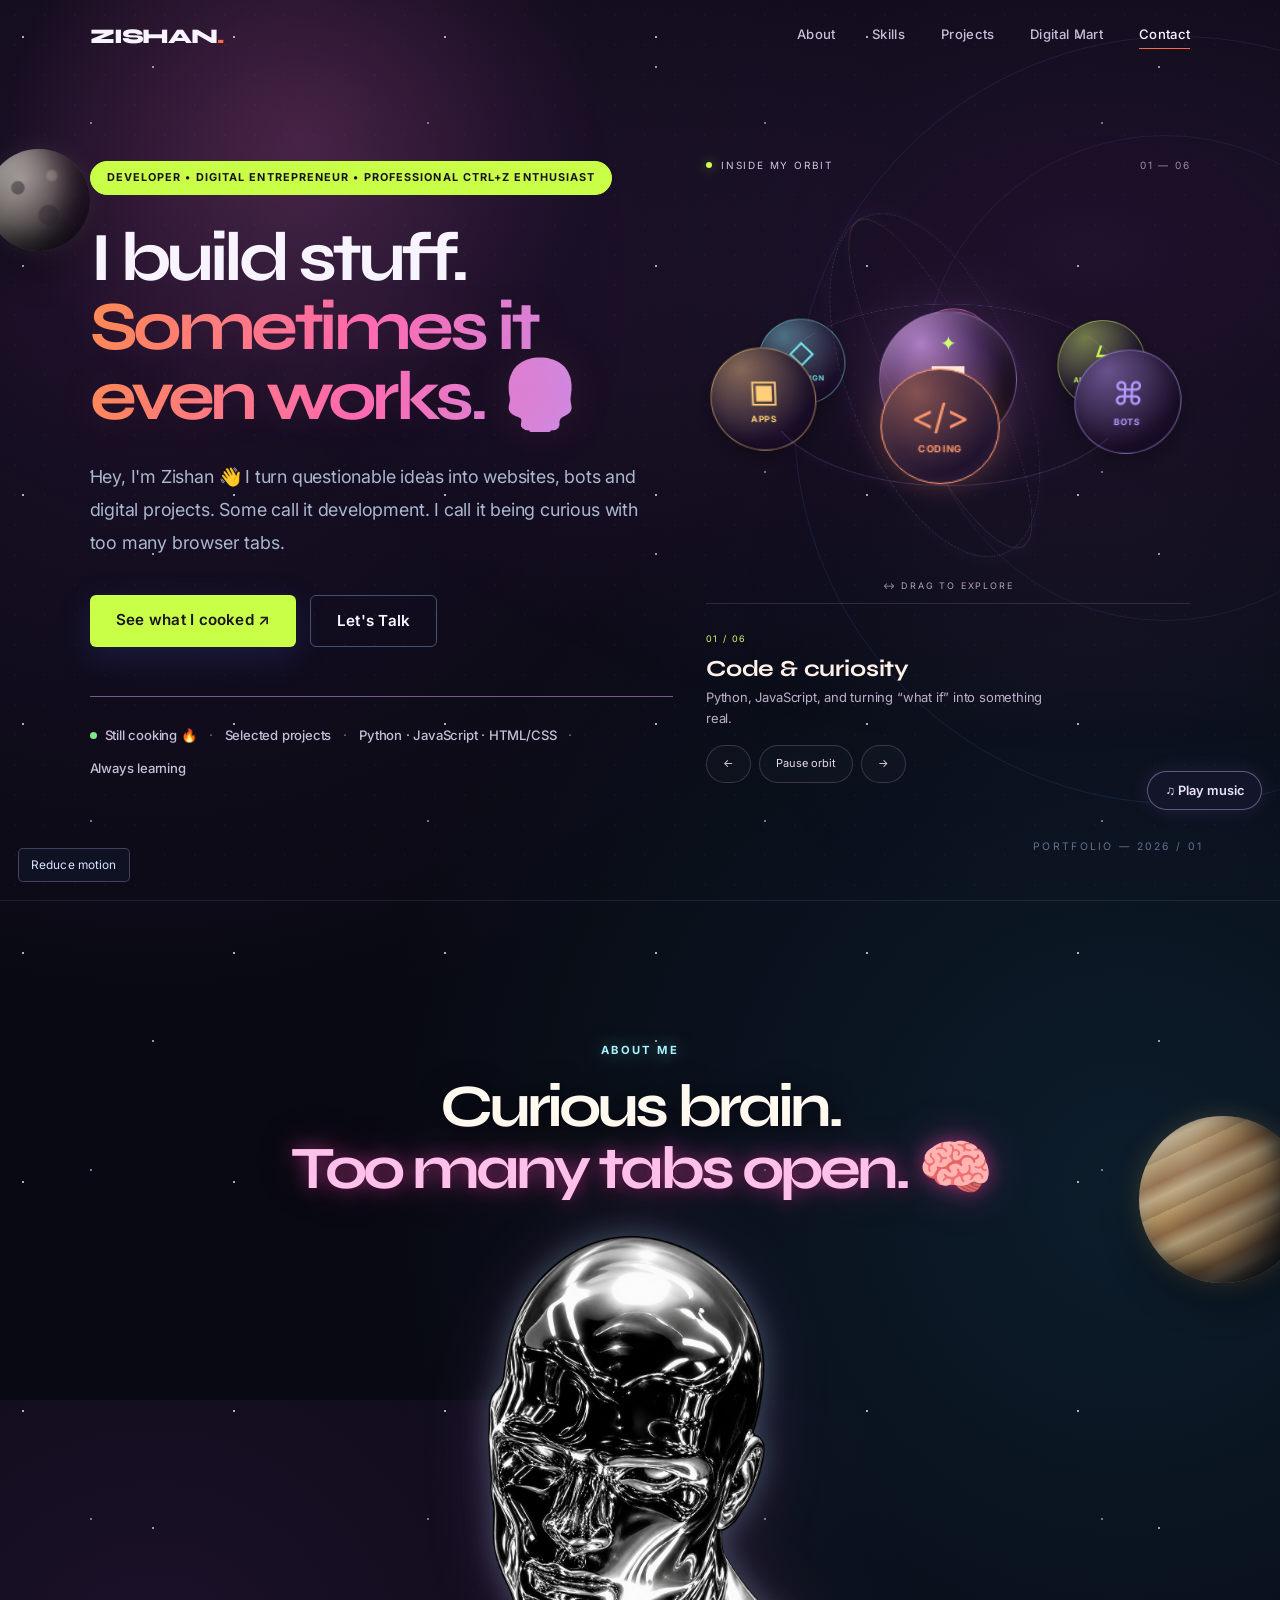
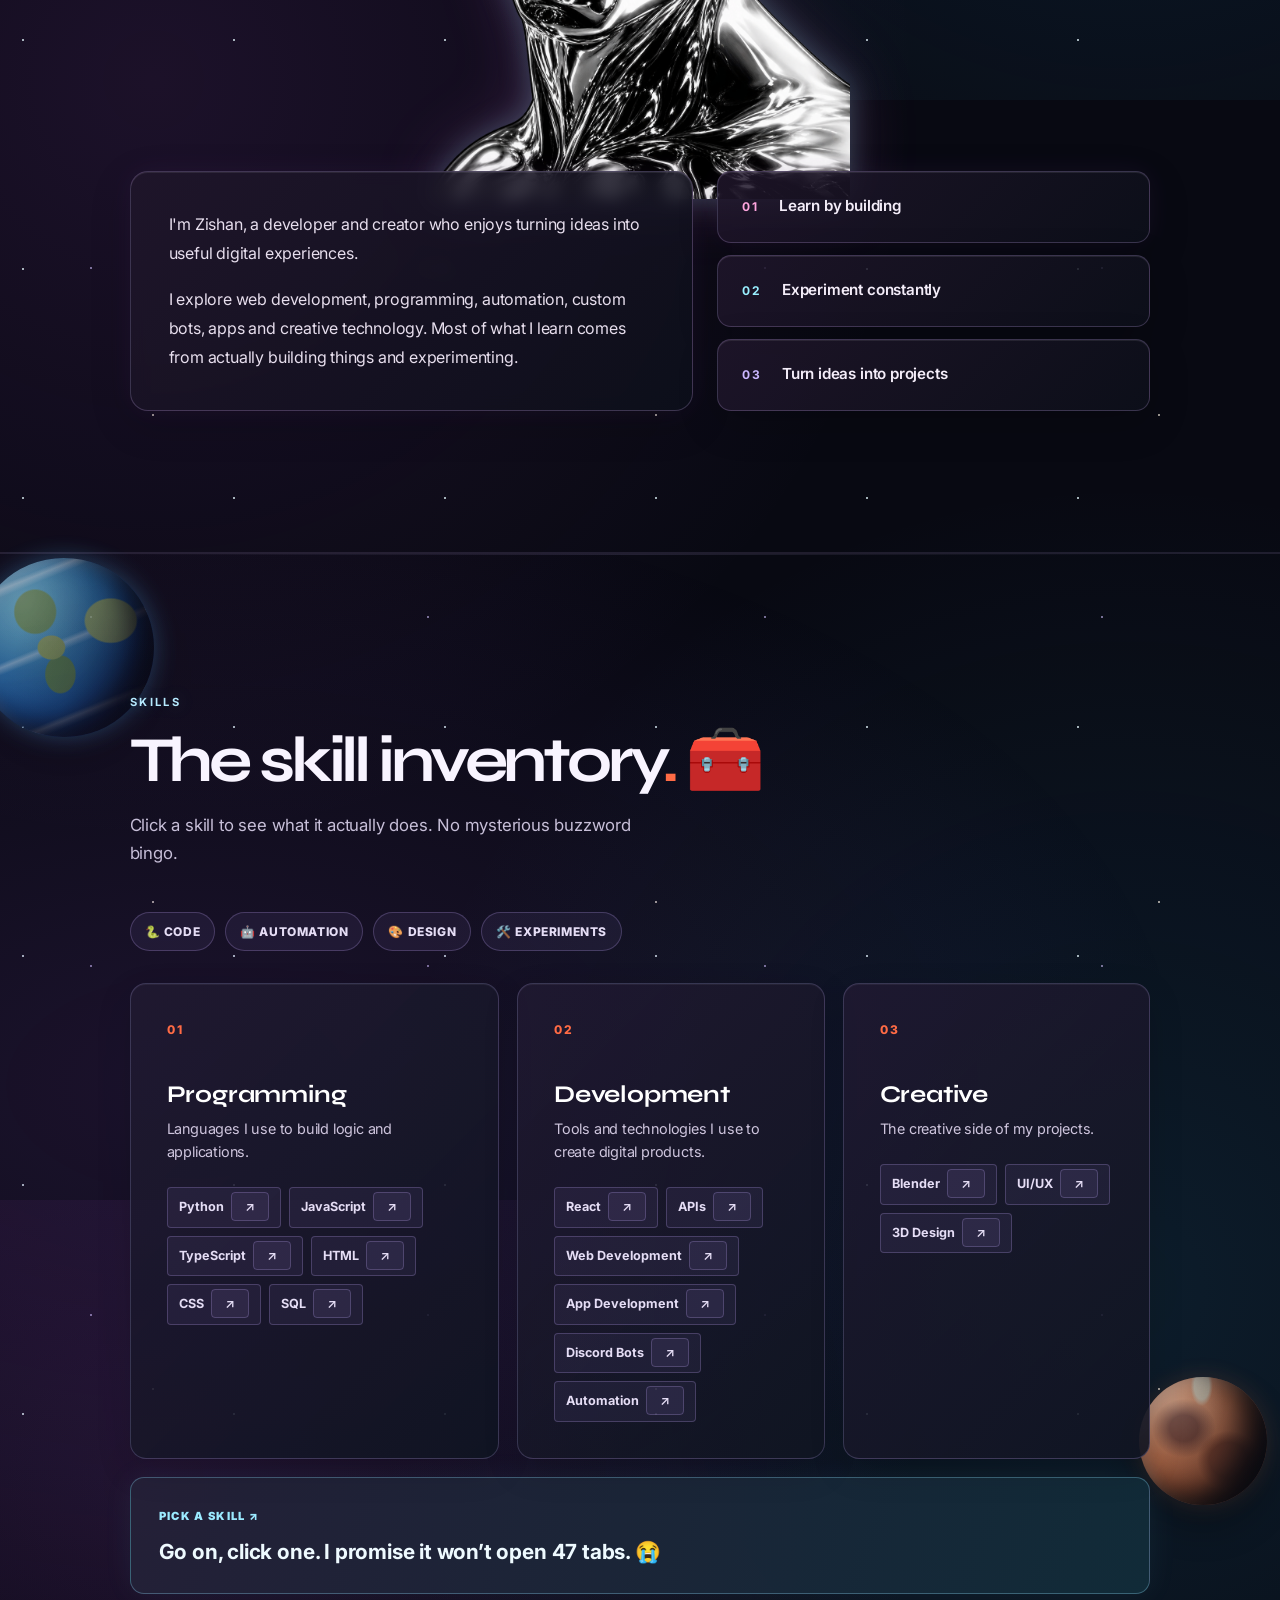
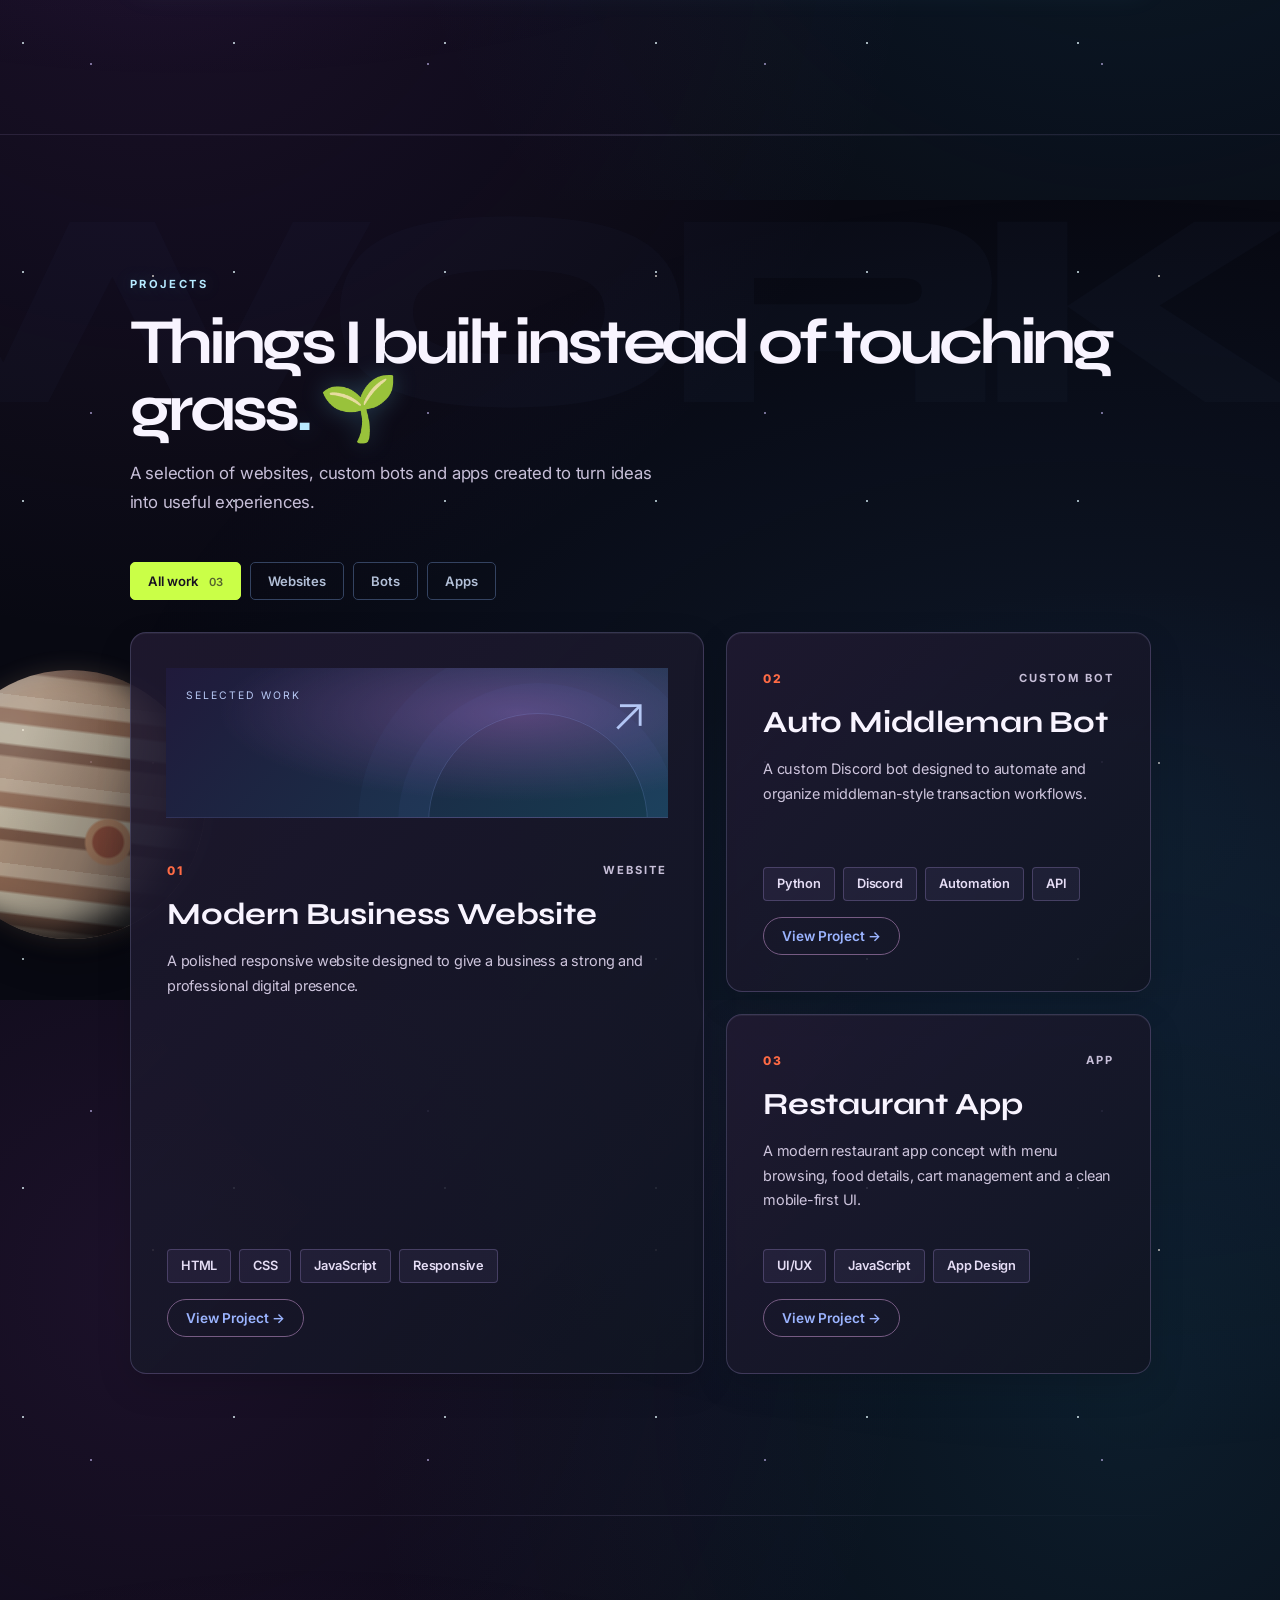
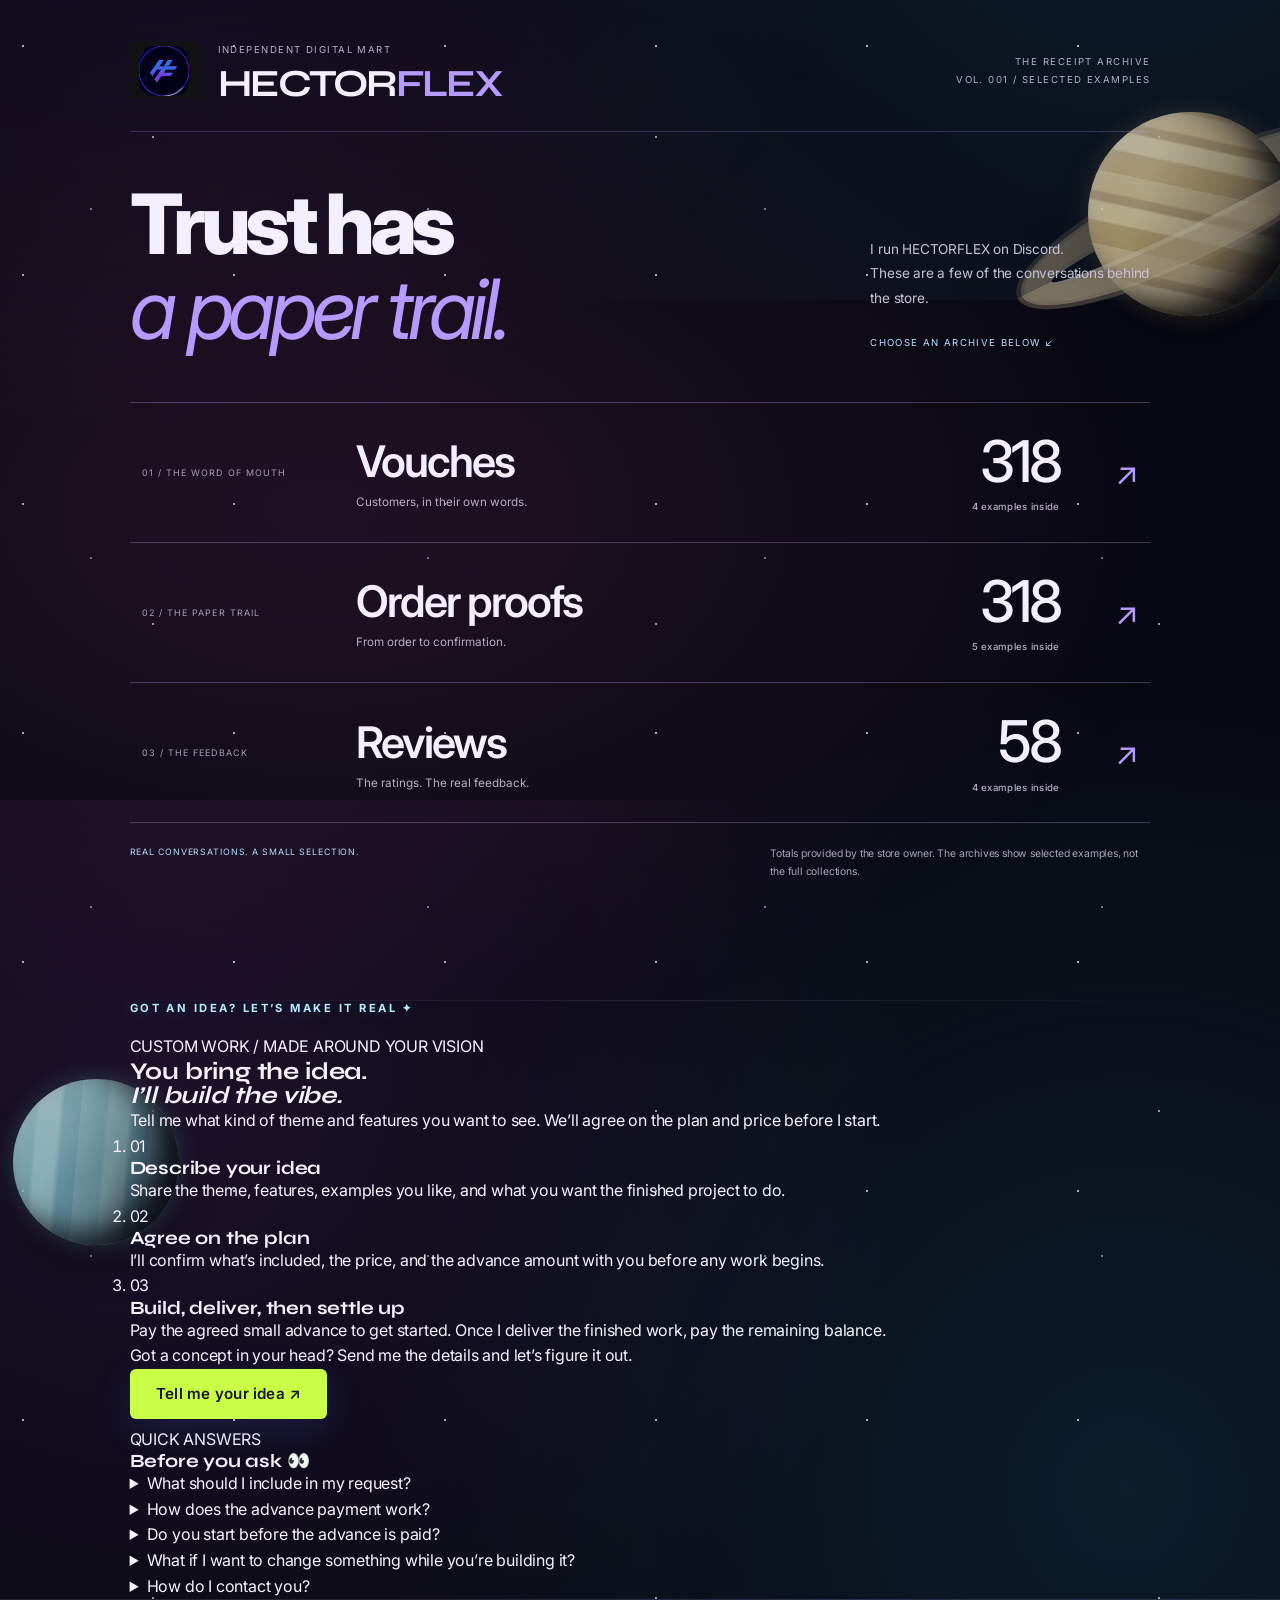
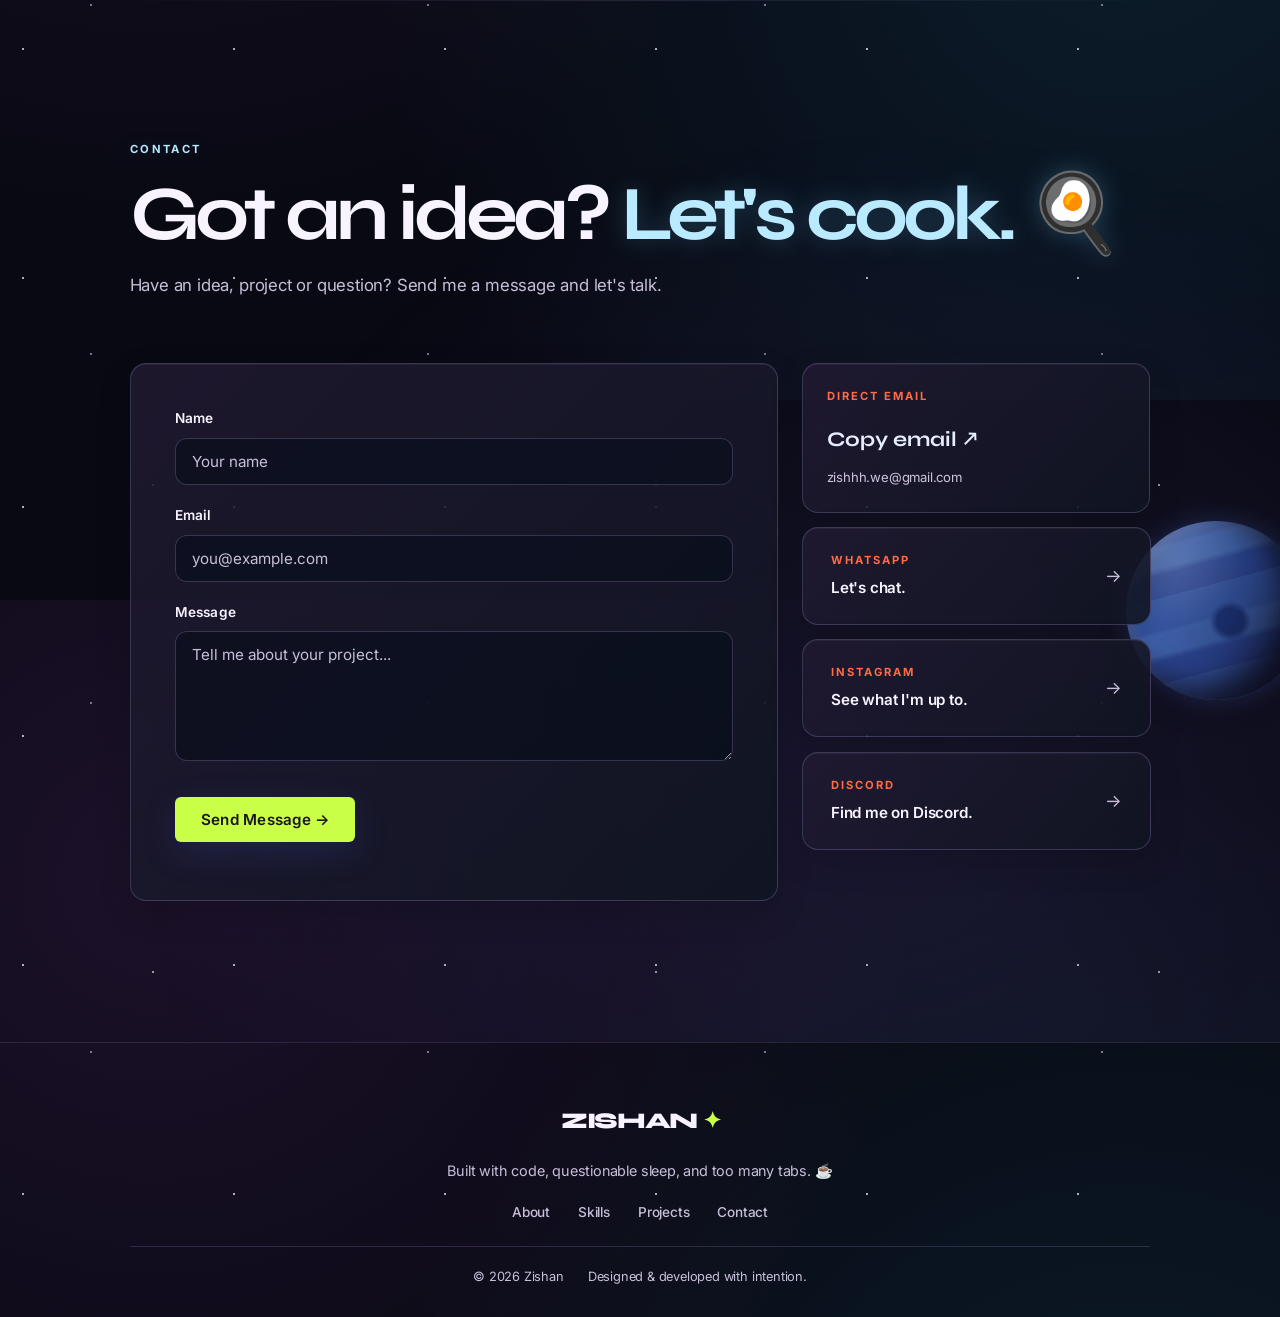
==== commit c21383bf: "Add custom project ordering steps and payment FAQs" ====
--- a/index.html
+++ b/index.html
@@ -315,6 +315,31 @@
  </div>
 </dialog>
 
+<section id="custom-orders" class="hf-orders section-shell" aria-labelledby="hf-orders-title">
+ <div class="section-inner">
+  <p class="section-label">GOT AN IDEA? LET’S MAKE IT REAL ✦</p>
+  <div class="hf-order-heading">
+   <div><p class="hf-order-kicker">CUSTOM WORK / MADE AROUND YOUR VISION</p><h2 id="hf-orders-title">You bring the idea.<br><em>I’ll build the vibe.</em></h2></div>
+   <p>Tell me what kind of theme and features you want to see. We’ll agree on the plan and price before I start.</p>
+  </div>
+  <ol class="hf-order-steps">
+   <li><span>01</span><div><h3>Describe your idea</h3><p>Share the theme, features, examples you like, and what you want the finished project to do.</p></div></li>
+   <li><span>02</span><div><h3>Agree on the plan</h3><p>I’ll confirm what’s included, the price, and the advance amount with you before any work begins.</p></div></li>
+   <li><span>03</span><div><h3>Build, deliver, then settle up</h3><p>Pay the agreed small advance to get started. Once I deliver the finished work, pay the remaining balance.</p></div></li>
+  </ol>
+  <div class="hf-order-action"><p>Got a concept in your head? Send me the details and let’s figure it out.</p><a class="btn btn-primary" href="#contact">Tell me your idea <span aria-hidden="true">↗</span></a></div>
+  <div class="hf-faq">
+   <p class="hf-order-kicker">QUICK ANSWERS</p><h3>Before you ask 👀</h3>
+   <details><summary>What should I include in my request?</summary><p>Describe the look or theme you want, the features you need, what the project is for, and any examples or references. A rough budget or deadline can help too.</p></details>
+   <details><summary>How does the advance payment work?</summary><p>Before I start, we’ll agree on the project scope, total price, and a small advance. The remaining balance is due after I deliver the finished work.</p></details>
+   <details><summary>Do you start before the advance is paid?</summary><p>I start after we’ve agreed on the details and the advance has been paid.</p></details>
+   <details><summary>What if I want to change something while you’re building it?</summary><p>Message me about the change first. If it changes what we agreed to build, I’ll explain any effect on the price or delivery plan before continuing.</p></details>
+   <details><summary>How do I contact you?</summary><p>Use the contact form below and include as much detail about your idea as you can.</p></details>
+  </div>
+ </div>
+</section>
+
+
         <!-- =====================
              PROJECT MODAL
         ===================== -->
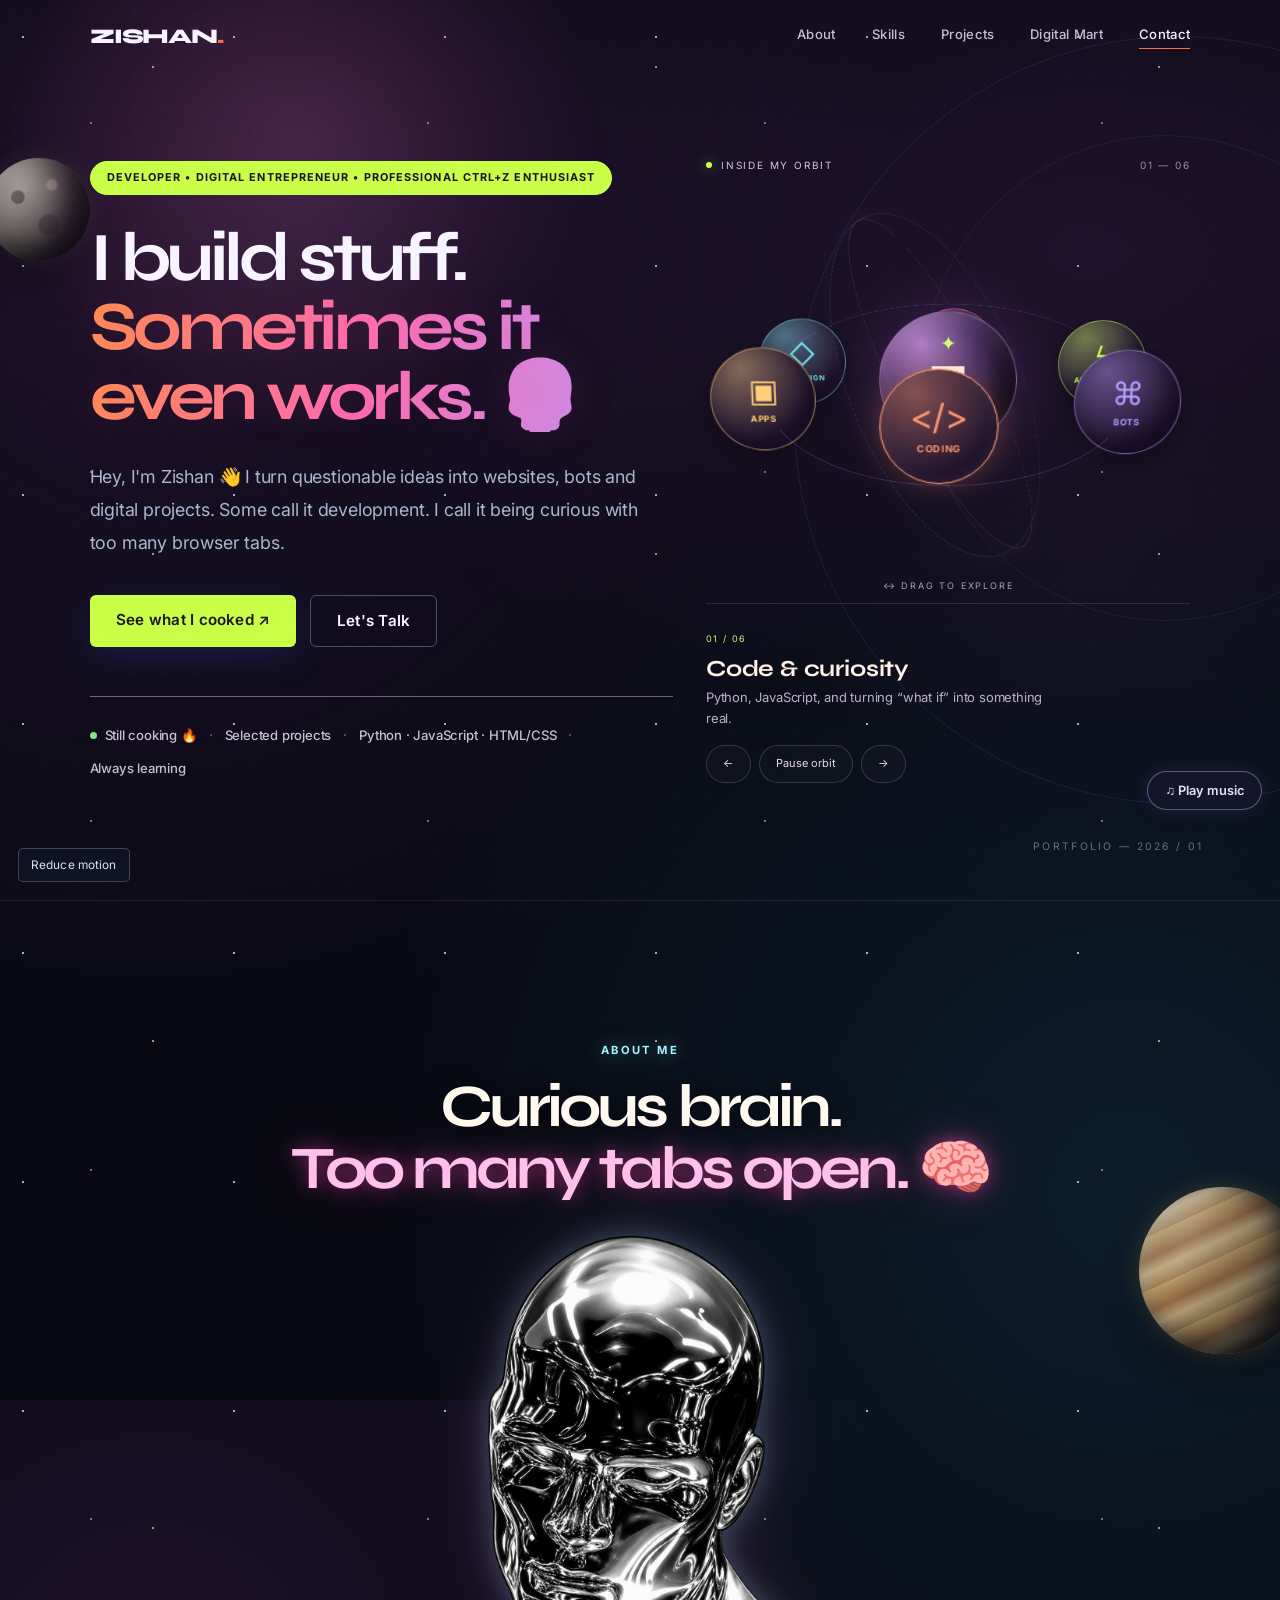
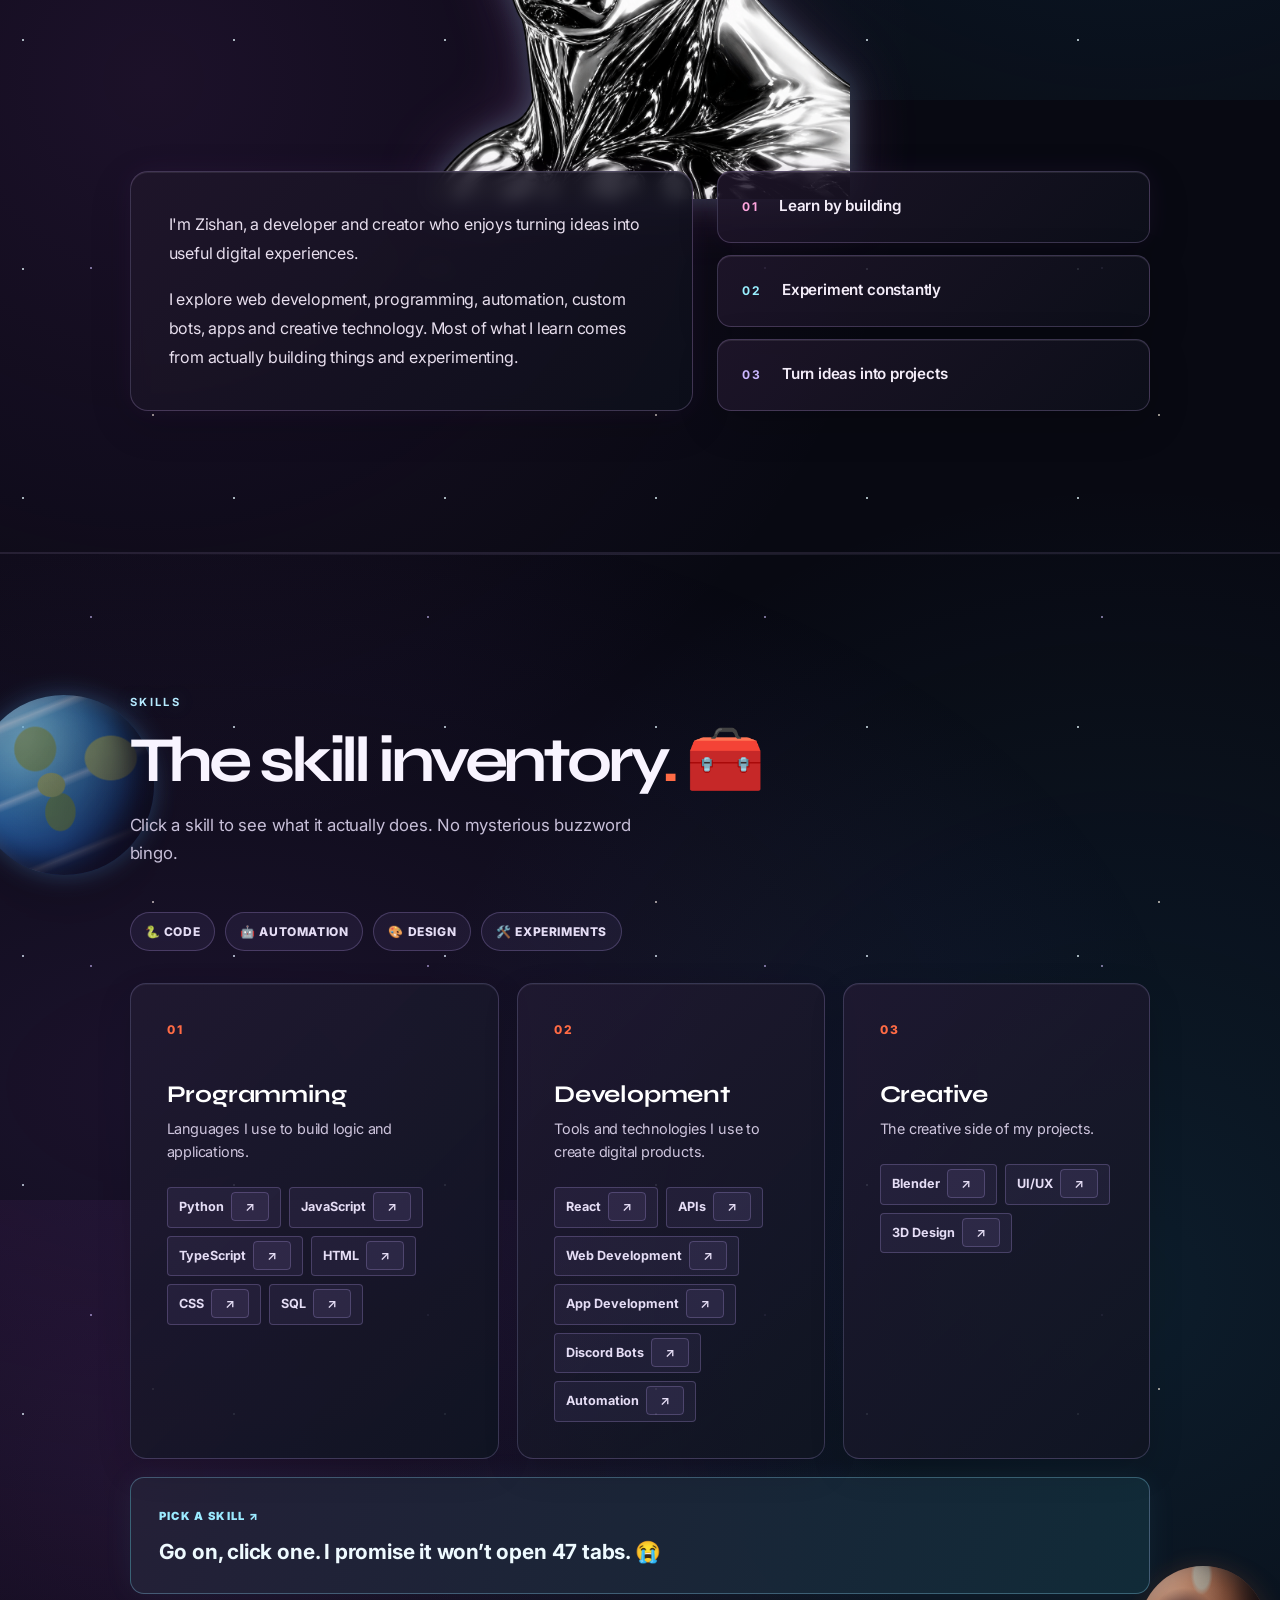
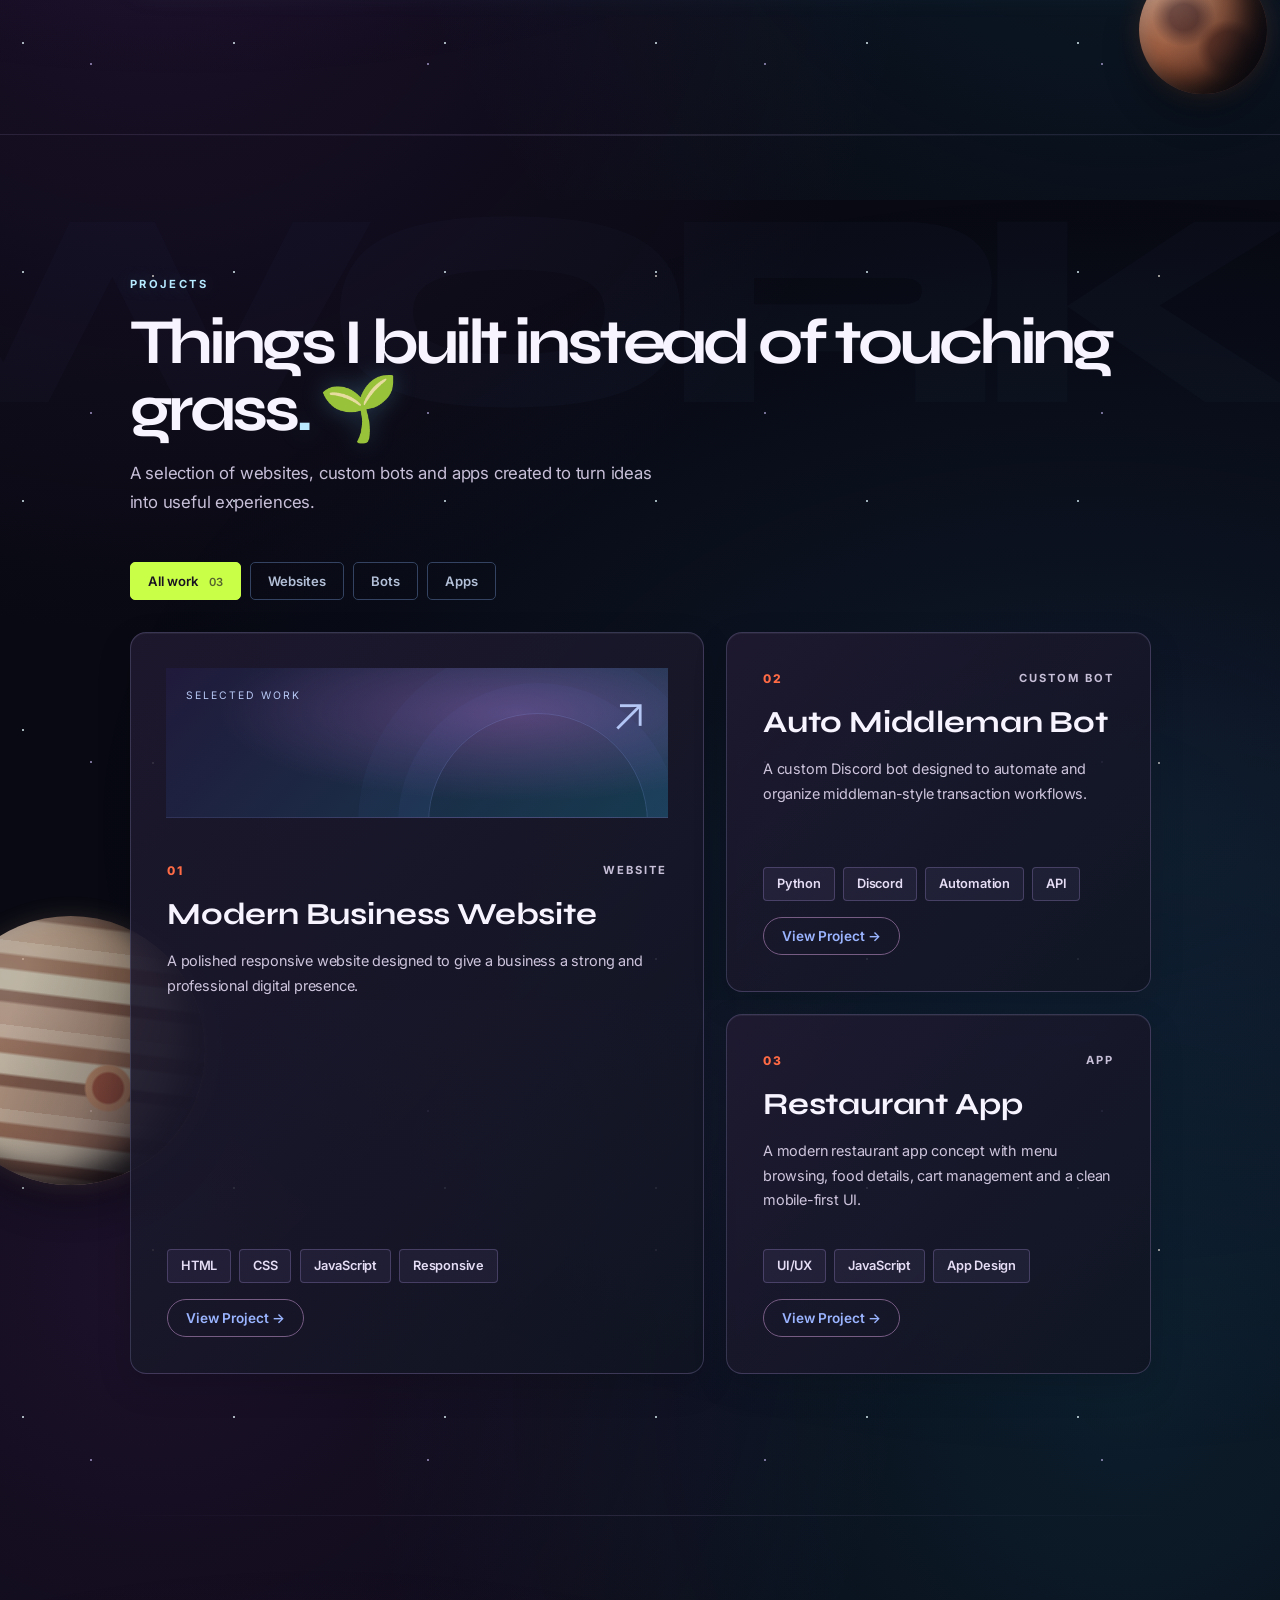
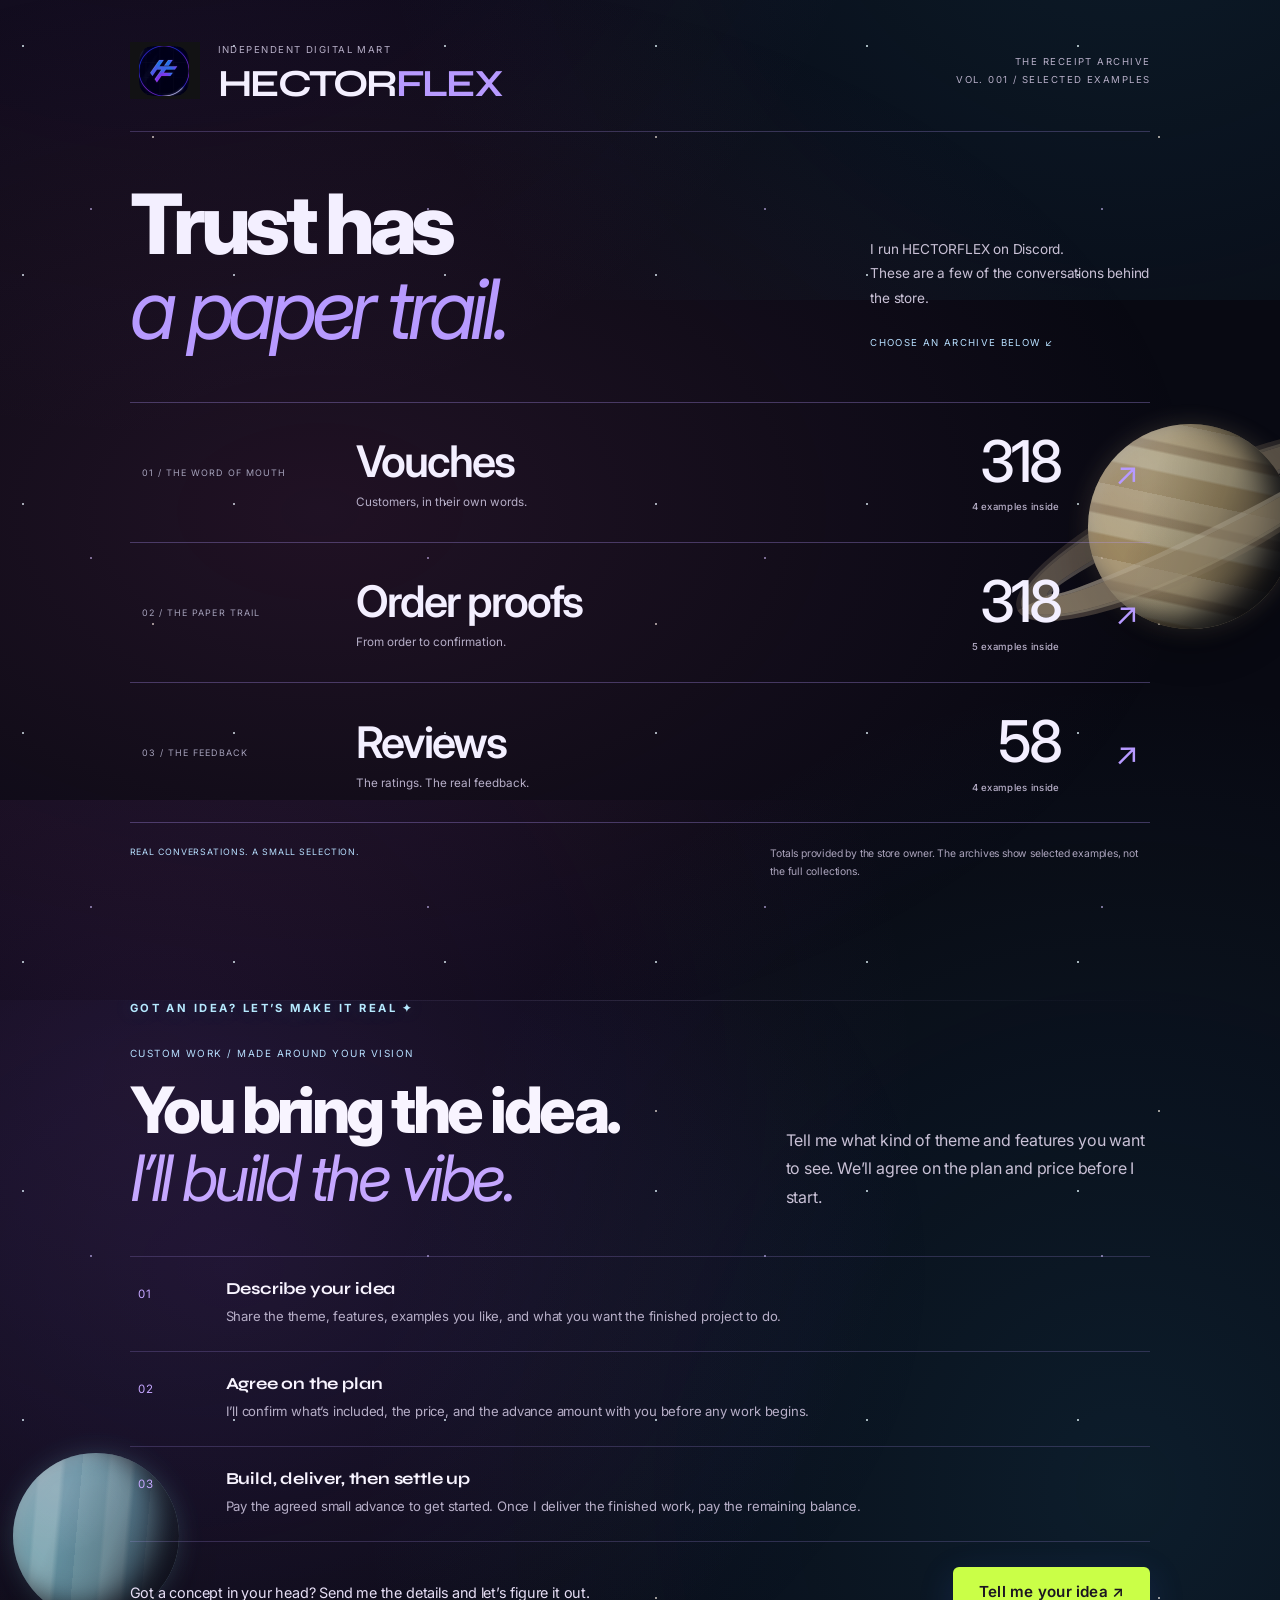
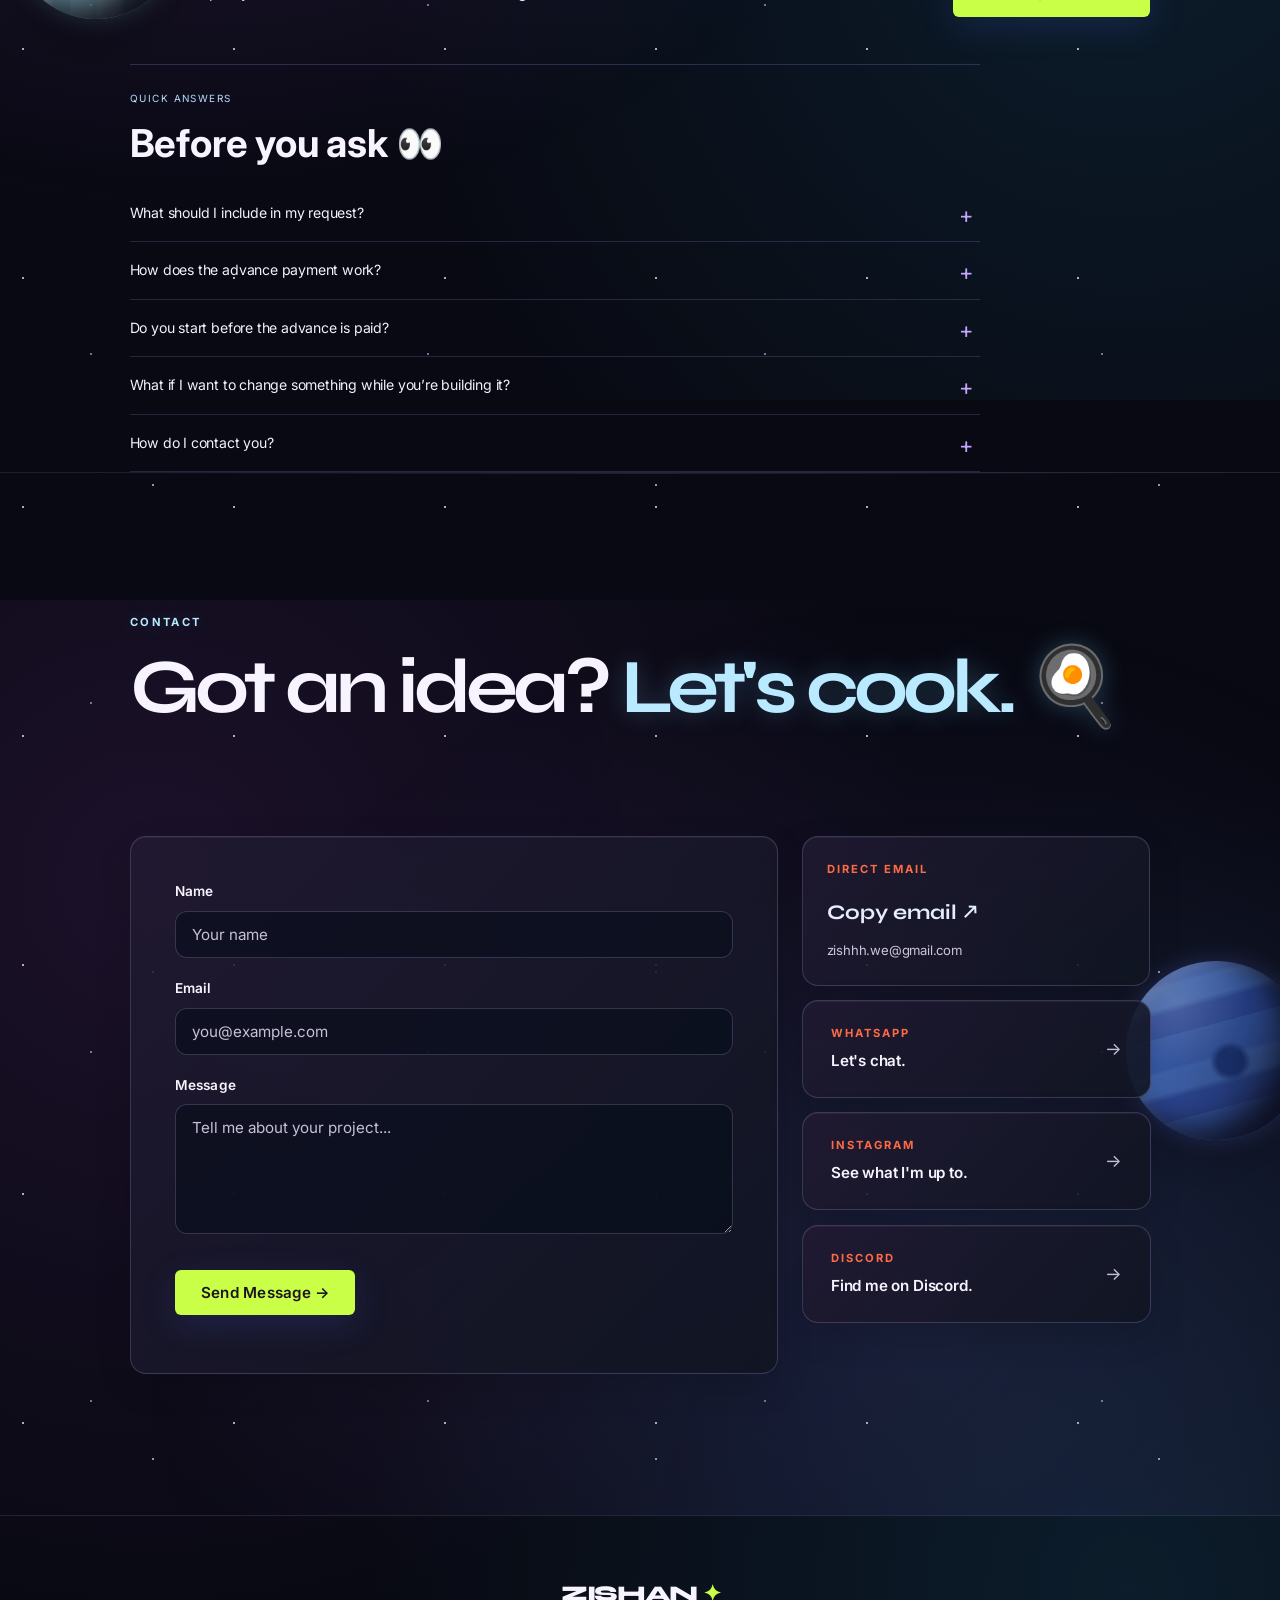
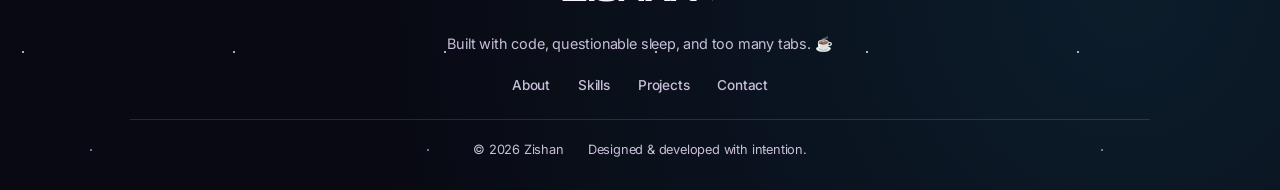
==== commit afbcf820: "Refresh custom order section styles" ====
--- a/index.html
+++ b/index.html
@@ -9,7 +9,7 @@
     <meta name="description" content="Zishan — Developer and creator building websites, bots, apps and automation projects.">
     <link href="https://fonts.googleapis.com/css2?family=Syne:wght@700;800&family=Inter:wght@400;500;600;700&display=swap" rel="stylesheet">
     <link rel="stylesheet" href="style.css?v=solar-system-1">
-    <link rel="stylesheet" href="hector-gallery.css?v=3">
+    <link rel="stylesheet" href="hector-gallery.css?v=4">
 </head>
 
 <body class="loading">
--- a/hector-gallery.css
+++ b/hector-gallery.css
@@ -3,3 +3,29 @@
 
 /* Allow all five proof thumbnails to fit narrow screens. */
 .hf-thumbs{flex-wrap:wrap}
+
+/* Custom project request flow and concise FAQs. */
+.hf-orders{position:relative;background:radial-gradient(ellipse at 18% 25%,#9a70ff14,transparent 48%),transparent}
+.hf-order-heading{display:grid;grid-template-columns:1.25fr .75fr;gap:48px;align-items:end;margin:28px 0 44px}
+.hf-order-kicker{font-size:.62rem;letter-spacing:.15em;color:#b7dfff;margin-bottom:14px}
+.hf-order-heading h2{font:800 clamp(2.3rem,5vw,4.8rem)/1.06 var(--font-heading,var(--font-body));letter-spacing:-.055em}
+.hf-order-heading h2 em{font-weight:400;color:#c5a7ff}
+.hf-order-heading>p{max-width:400px;color:#c9c1d6;line-height:1.8}
+.hf-order-steps{list-style:none;padding:0;margin:0;border-top:1px solid #b79aff35;counter-reset:step}
+.hf-order-steps li{display:grid;grid-template-columns:70px 1fr;gap:18px;padding:24px 8px;border-bottom:1px solid #b79aff35}
+.hf-order-steps li>span{font-size:.72rem;color:#c5a7ff;letter-spacing:.1em;padding-top:4px}
+.hf-order-steps h3{font-size:1.05rem;margin-bottom:7px}
+.hf-order-steps p{font-size:.82rem;line-height:1.7;color:#b7afc8;max-width:680px}
+.hf-order-action{display:flex;justify-content:space-between;gap:24px;align-items:center;padding:25px 0 46px}
+.hf-order-action>p{font-size:.9rem;color:#e6def5}
+.hf-order-action .btn{white-space:nowrap}
+.hf-faq{max-width:850px;padding-top:26px;border-top:1px solid #b79aff35}
+.hf-faq>h3{font:700 clamp(1.7rem,3vw,2.5rem)/1.2 var(--font-heading,var(--font-body));margin-bottom:18px}
+.hf-faq details{border-bottom:1px solid #b79aff30}
+.hf-faq summary{position:relative;list-style:none;padding:17px 38px 17px 0;cursor:pointer;color:#f3efff;font-size:.88rem}
+.hf-faq summary::-webkit-details-marker{display:none}
+.hf-faq summary::after{content:"+";position:absolute;right:7px;top:12px;color:#c5a7ff;font-size:1.4rem}
+.hf-faq details[open] summary::after{content:"−"}
+.hf-faq details p{max-width:720px;padding:0 30px 18px 0;color:#b7afc8;font-size:.8rem;line-height:1.8}
+.hf-order-action a:focus-visible,.hf-faq summary:focus-visible{outline:2px solid #aeeeff;outline-offset:4px}
+@media(max-width:650px){.hf-order-heading{grid-template-columns:1fr;gap:18px;margin:24px 0 30px}.hf-order-heading h2{font-size:clamp(2.35rem,10vw,3.6rem)}.hf-order-steps li{grid-template-columns:42px 1fr;gap:10px;padding:20px 2px}.hf-order-steps h3{font-size:.95rem}.hf-order-steps p{font-size:.76rem}.hf-order-action{align-items:flex-start;flex-direction:column;gap:16px;padding-bottom:34px}.hf-faq summary{font-size:.82rem}}
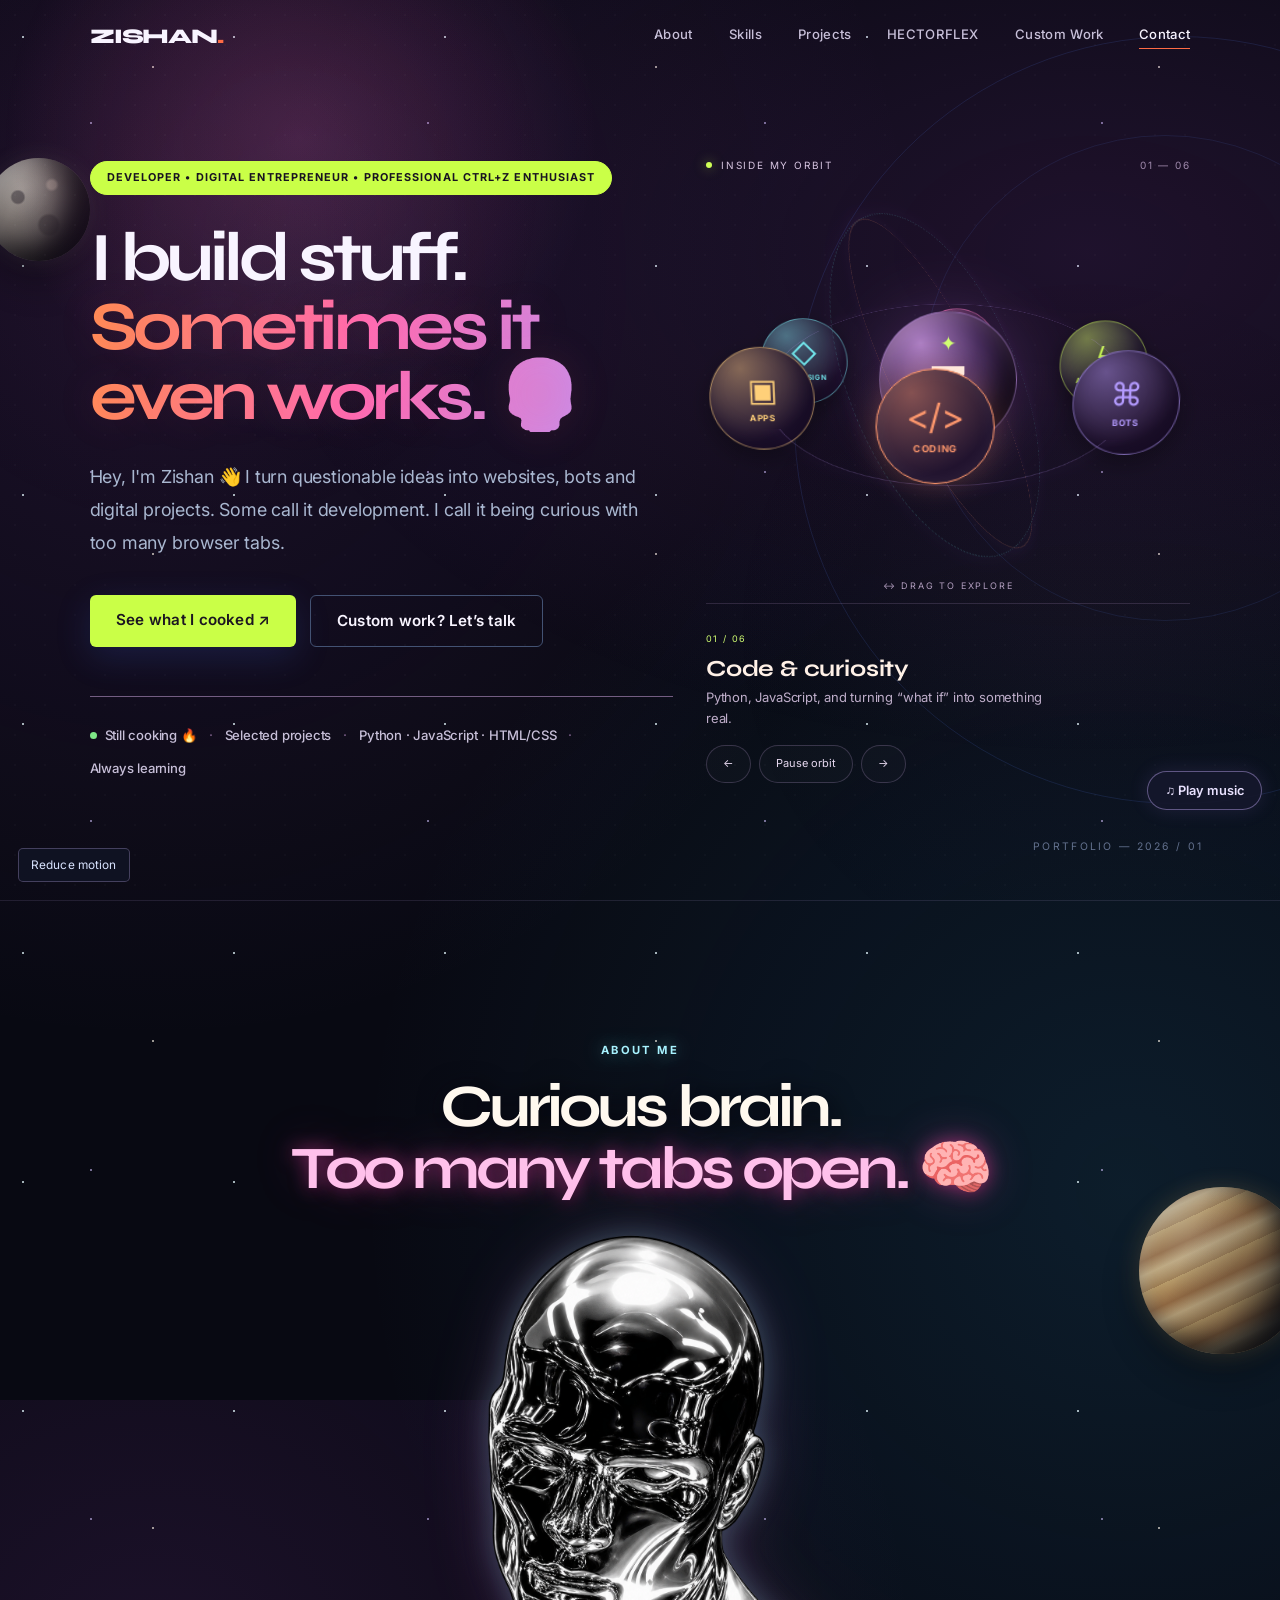
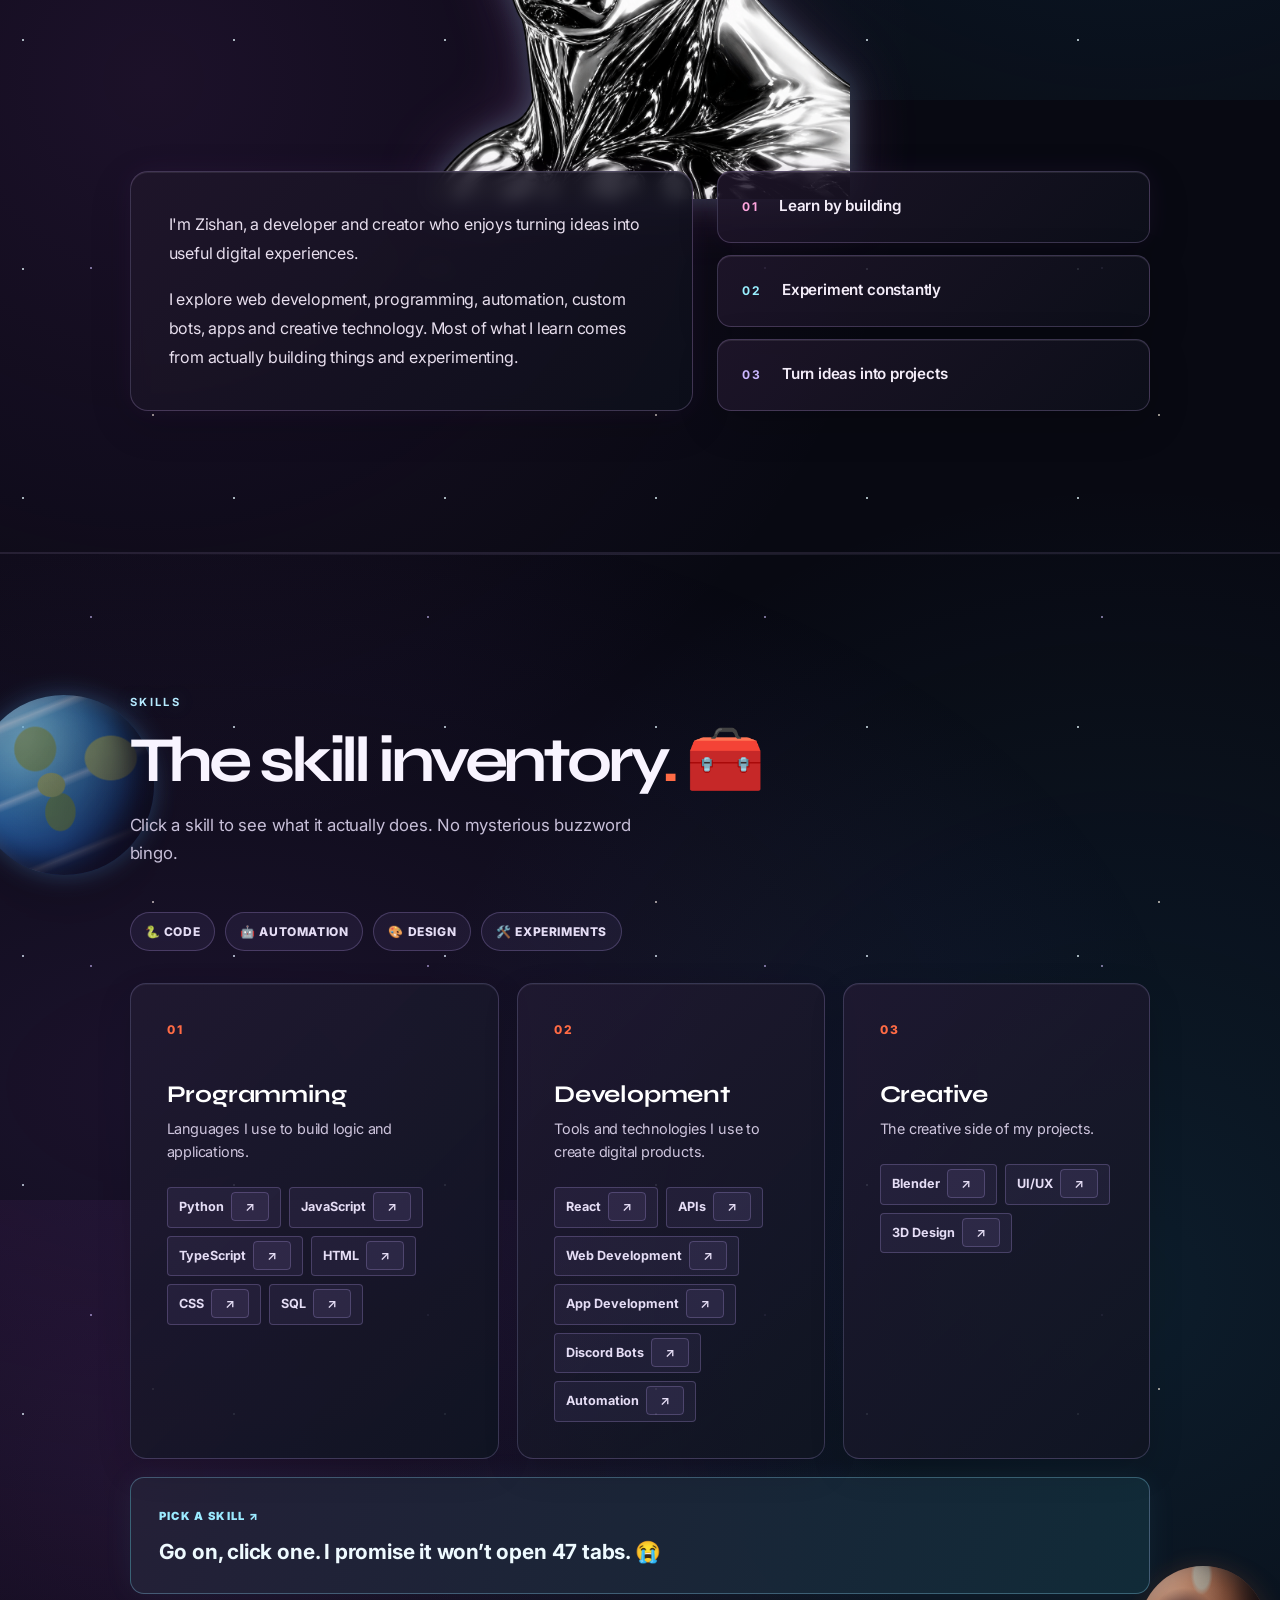
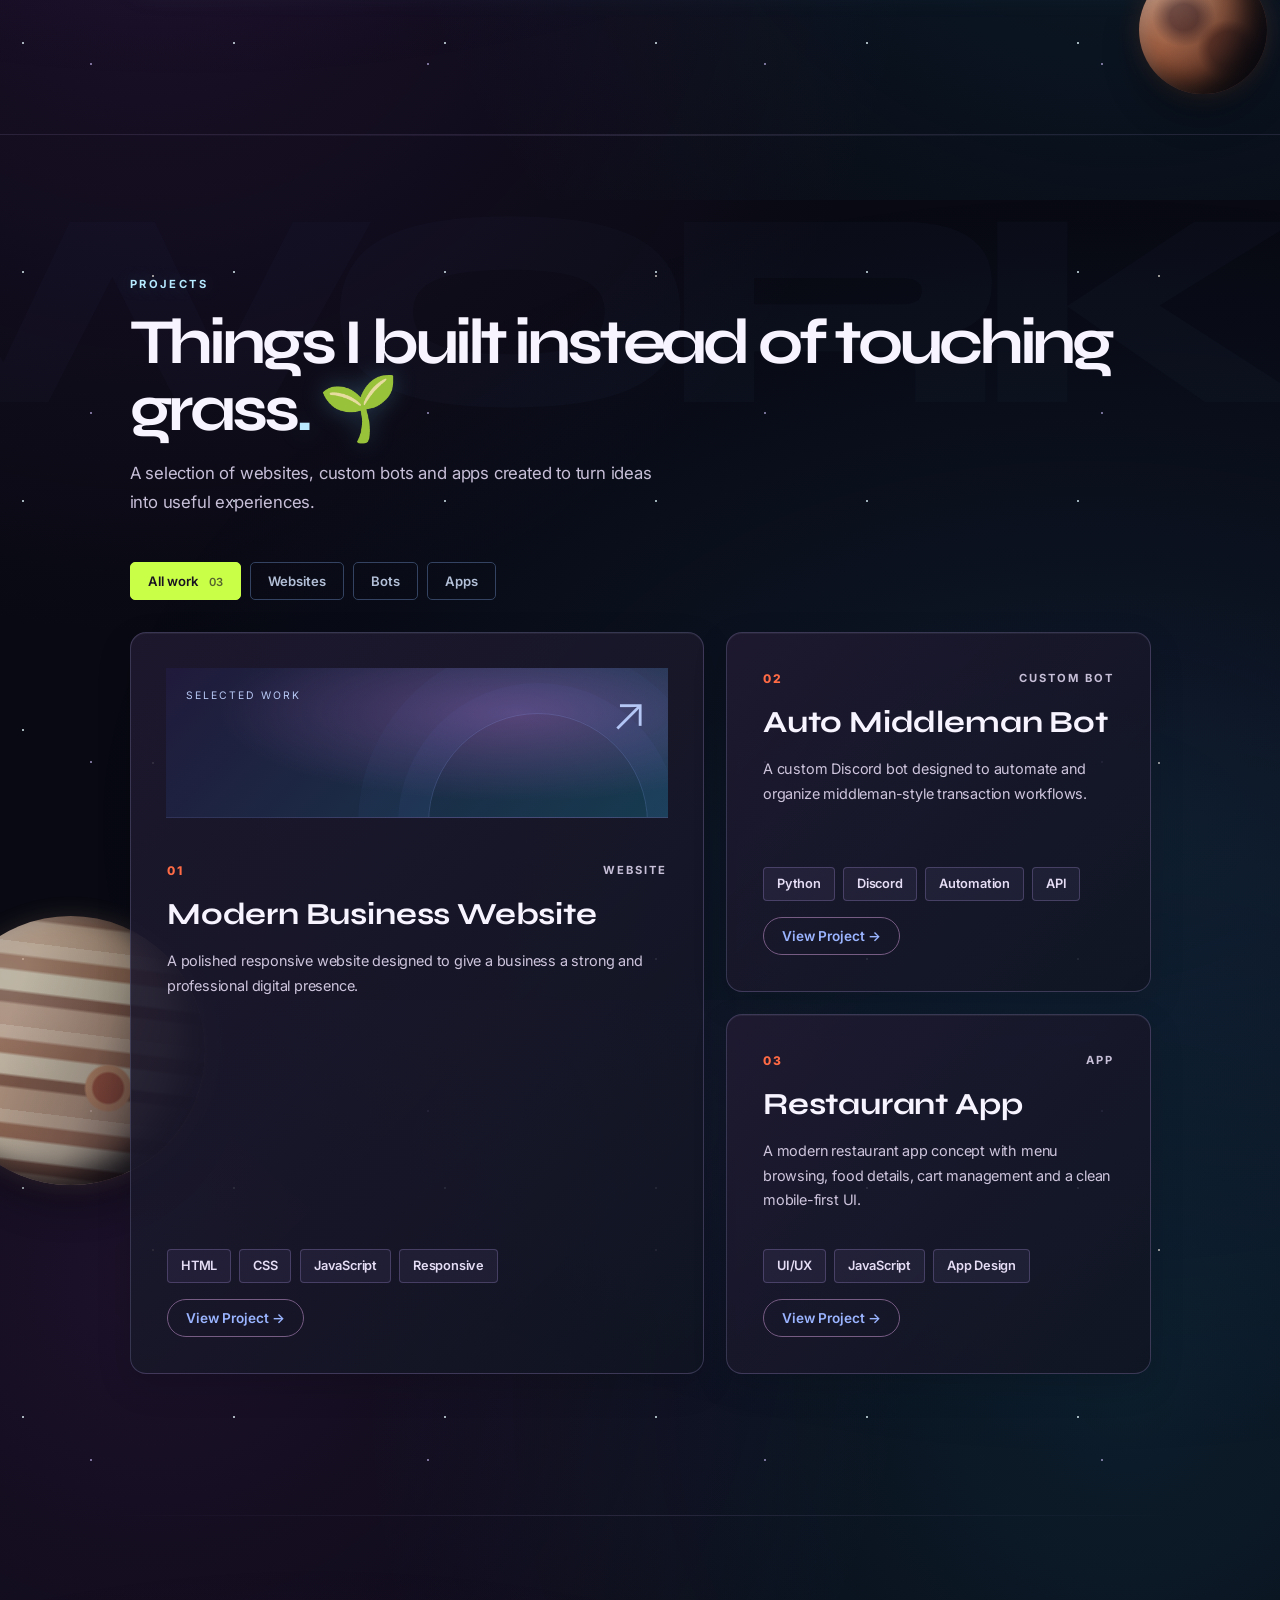
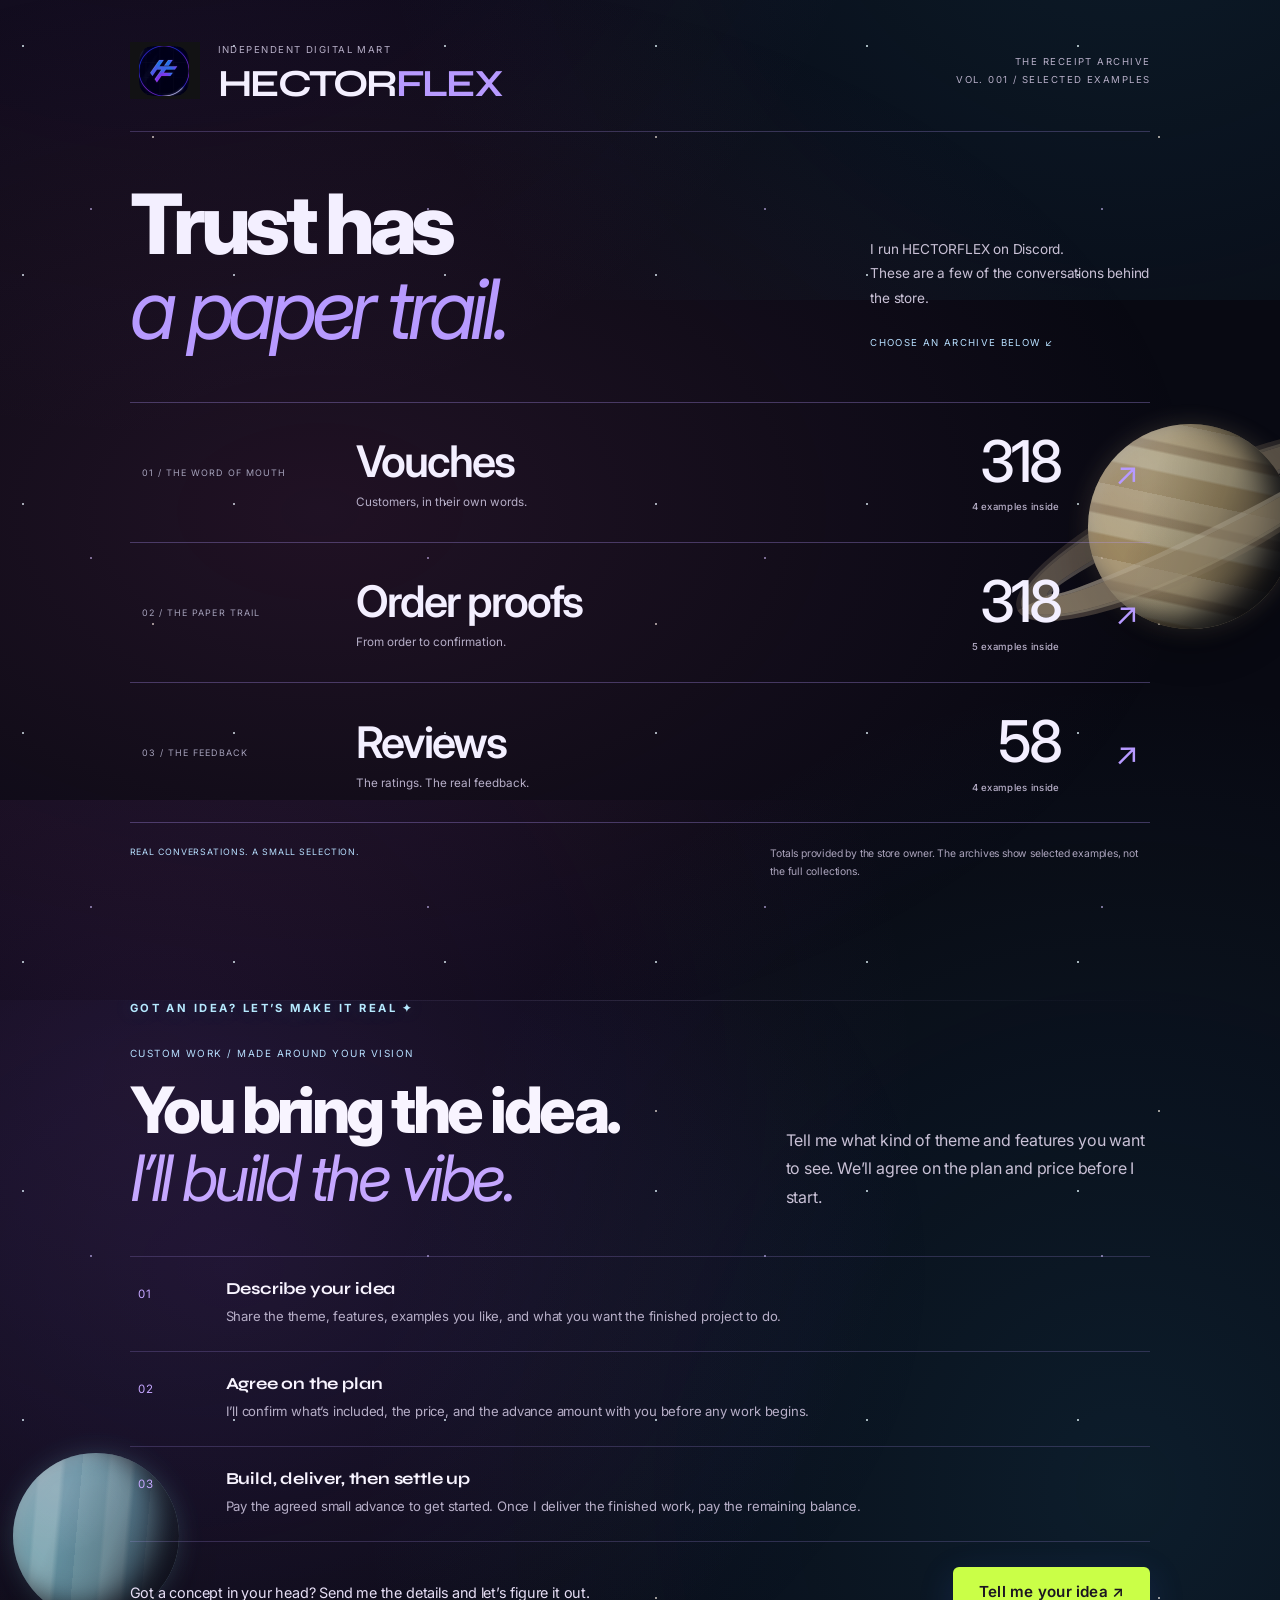
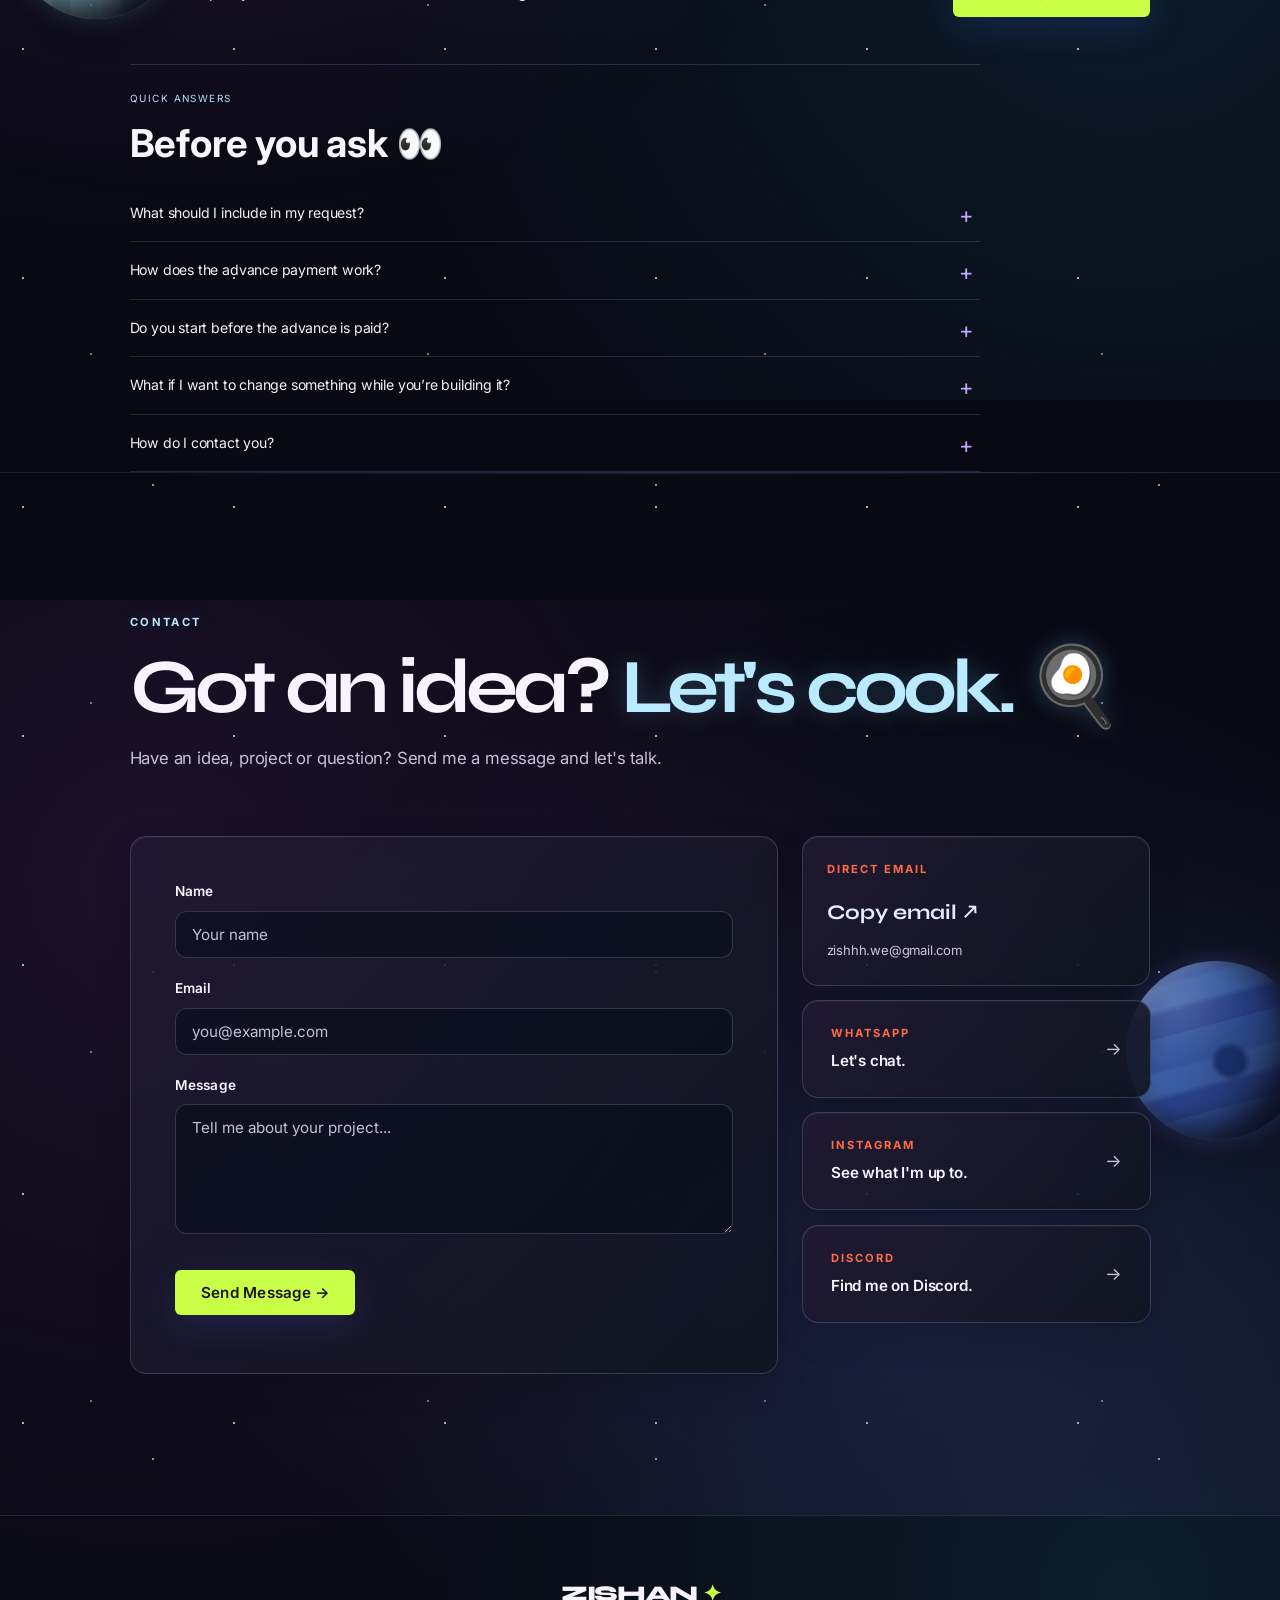
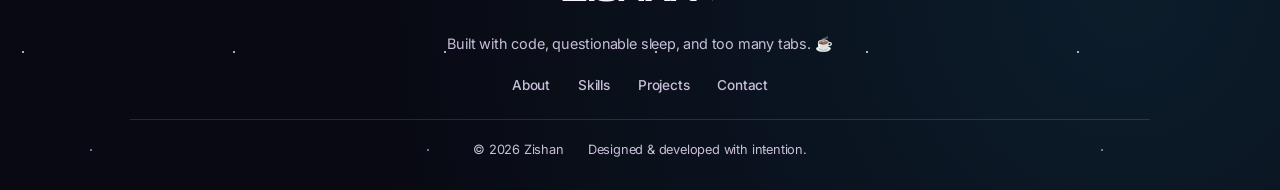
==== commit bb68b5ad: "Polish portfolio metadata and make custom work easier to find" ====
--- a/index.html
+++ b/index.html
@@ -4,9 +4,13 @@
 <head>
     <meta charset="UTF-8">
     <meta name="viewport" content="width=device-width, initial-scale=1.0">
-    <title>Zishan — Building Stuff & Breaking Things ⚡</title>
-    <meta name="theme-color" content="#171020">
-    <meta name="description" content="Zishan — Developer and creator building websites, bots, apps and automation projects.">
+    <title>Zishan | Developer & Digital Creator</title>
+    <meta name="theme-color" content="#0b0c19">
+    <meta name="description" content="Explore Zishan’s projects, HECTORFLEX customer proof archives, and custom website and digital project requests.">
+    <meta property="og:title" content="Zishan | Developer & Digital Creator">
+    <meta property="og:description" content="Projects, HECTORFLEX proof archives, and custom digital work.">
+    <meta property="og:type" content="website">
+    <meta name="twitter:card" content="summary">
     <link href="https://fonts.googleapis.com/css2?family=Syne:wght@700;800&family=Inter:wght@400;500;600;700&display=swap" rel="stylesheet">
     <link rel="stylesheet" href="style.css?v=solar-system-1">
     <link rel="stylesheet" href="hector-gallery.css?v=4">
@@ -27,7 +31,8 @@
             <a href="#about" class="nav-link">About</a>
             <a href="#skills" class="nav-link">Skills</a>
             <a href="#projects" class="nav-link">Projects</a>
-            <a href="#business" class="nav-link">Digital Mart</a>
+            <a href="#business" class="nav-link">HECTORFLEX</a>
+            <a href="#custom-orders" class="nav-link">Custom Work</a>
             <a href="#contact" class="nav-link">Contact</a>
         </nav>
 
@@ -43,7 +48,8 @@
         <a href="#about">About</a>
         <a href="#skills">Skills</a>
         <a href="#projects">Projects</a>
-        <a href="#business">Digital Mart</a>
+        <a href="#business">HECTORFLEX</a>
+        <a href="#custom-orders">Custom Work</a>
         <a href="#contact">Contact</a>
     </nav>
 
@@ -83,7 +89,7 @@
 
                 <div class="hero-buttons hero-enter" style="--delay: 0.6s">
                     <a href="#projects" class="btn btn-primary">See what I cooked <span aria-hidden="true">↗</span></a>
-                    <a href="#contact" class="btn btn-secondary">Let's Talk</a>
+                    <a href="#custom-orders" class="btn btn-secondary">Custom work? Let’s talk</a>
                 </div>
 
                 <div class="hero-stats hero-enter" style="--delay: 0.78s">
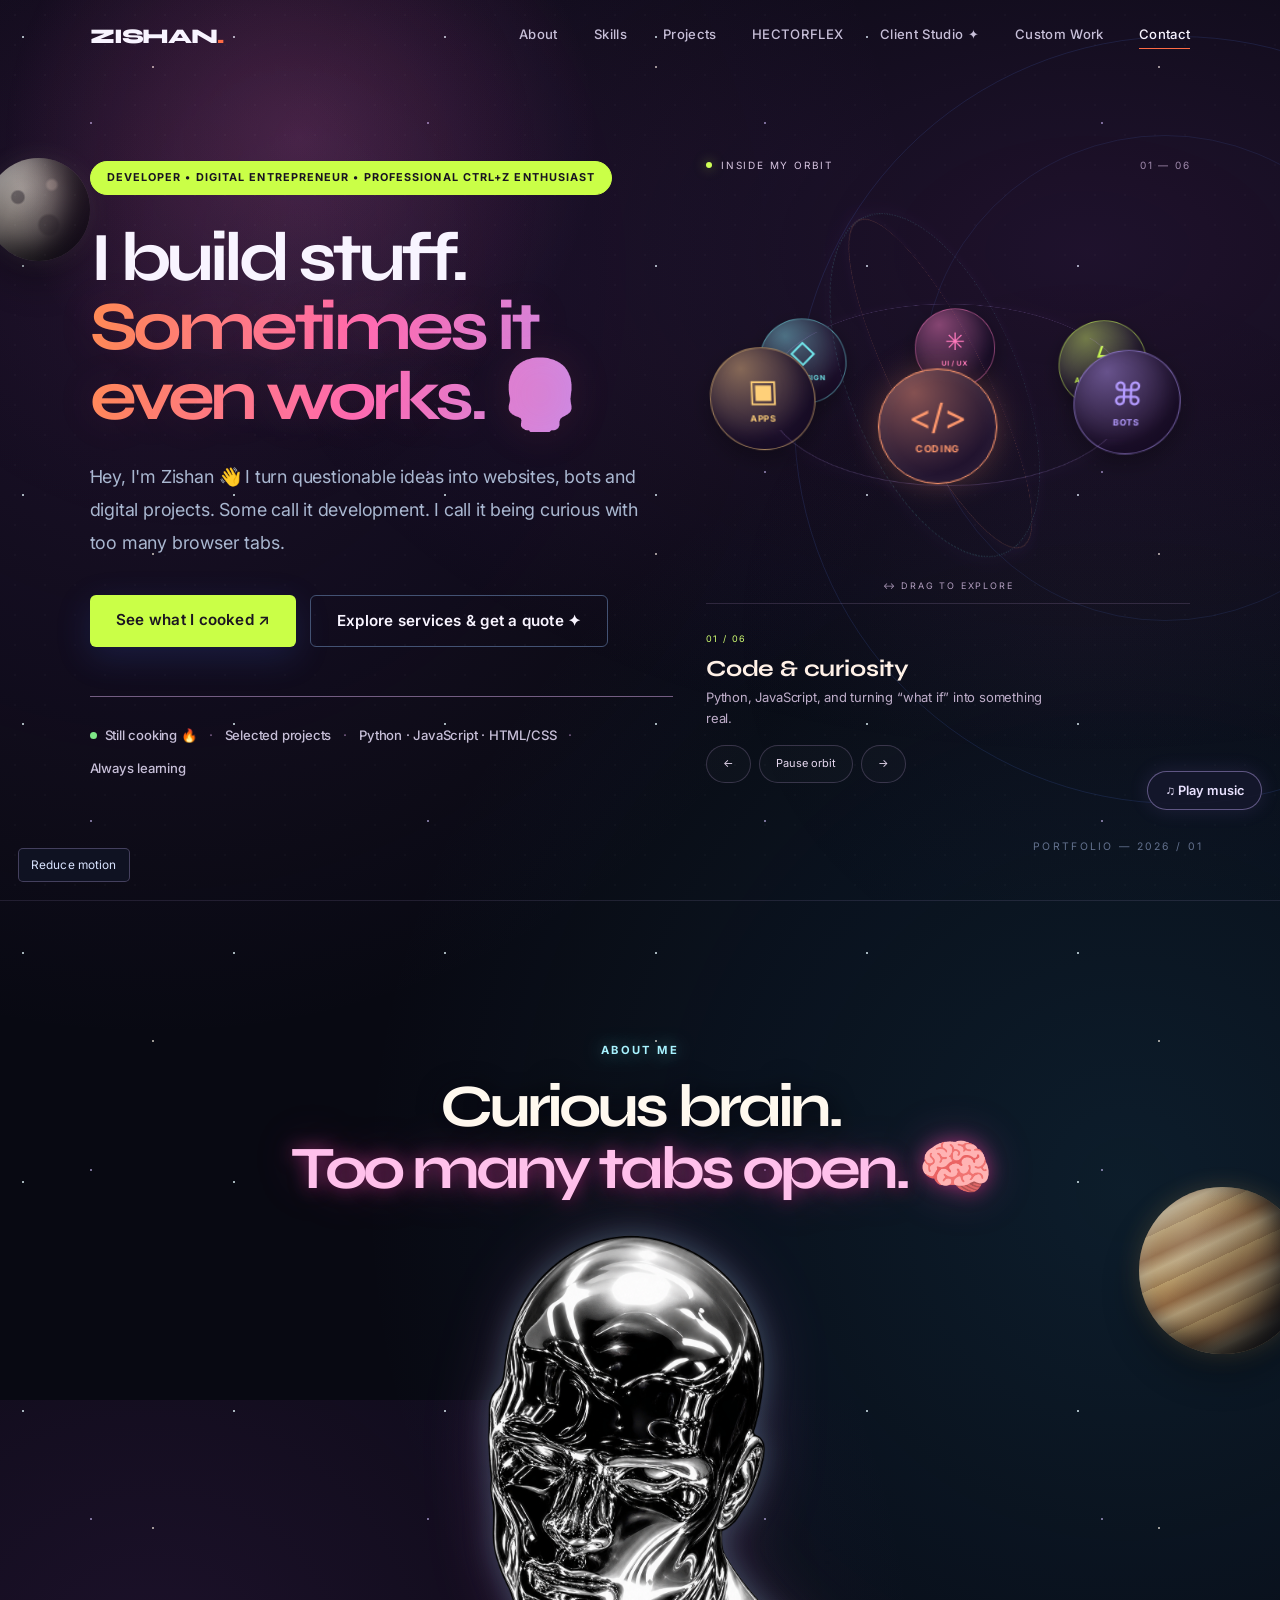
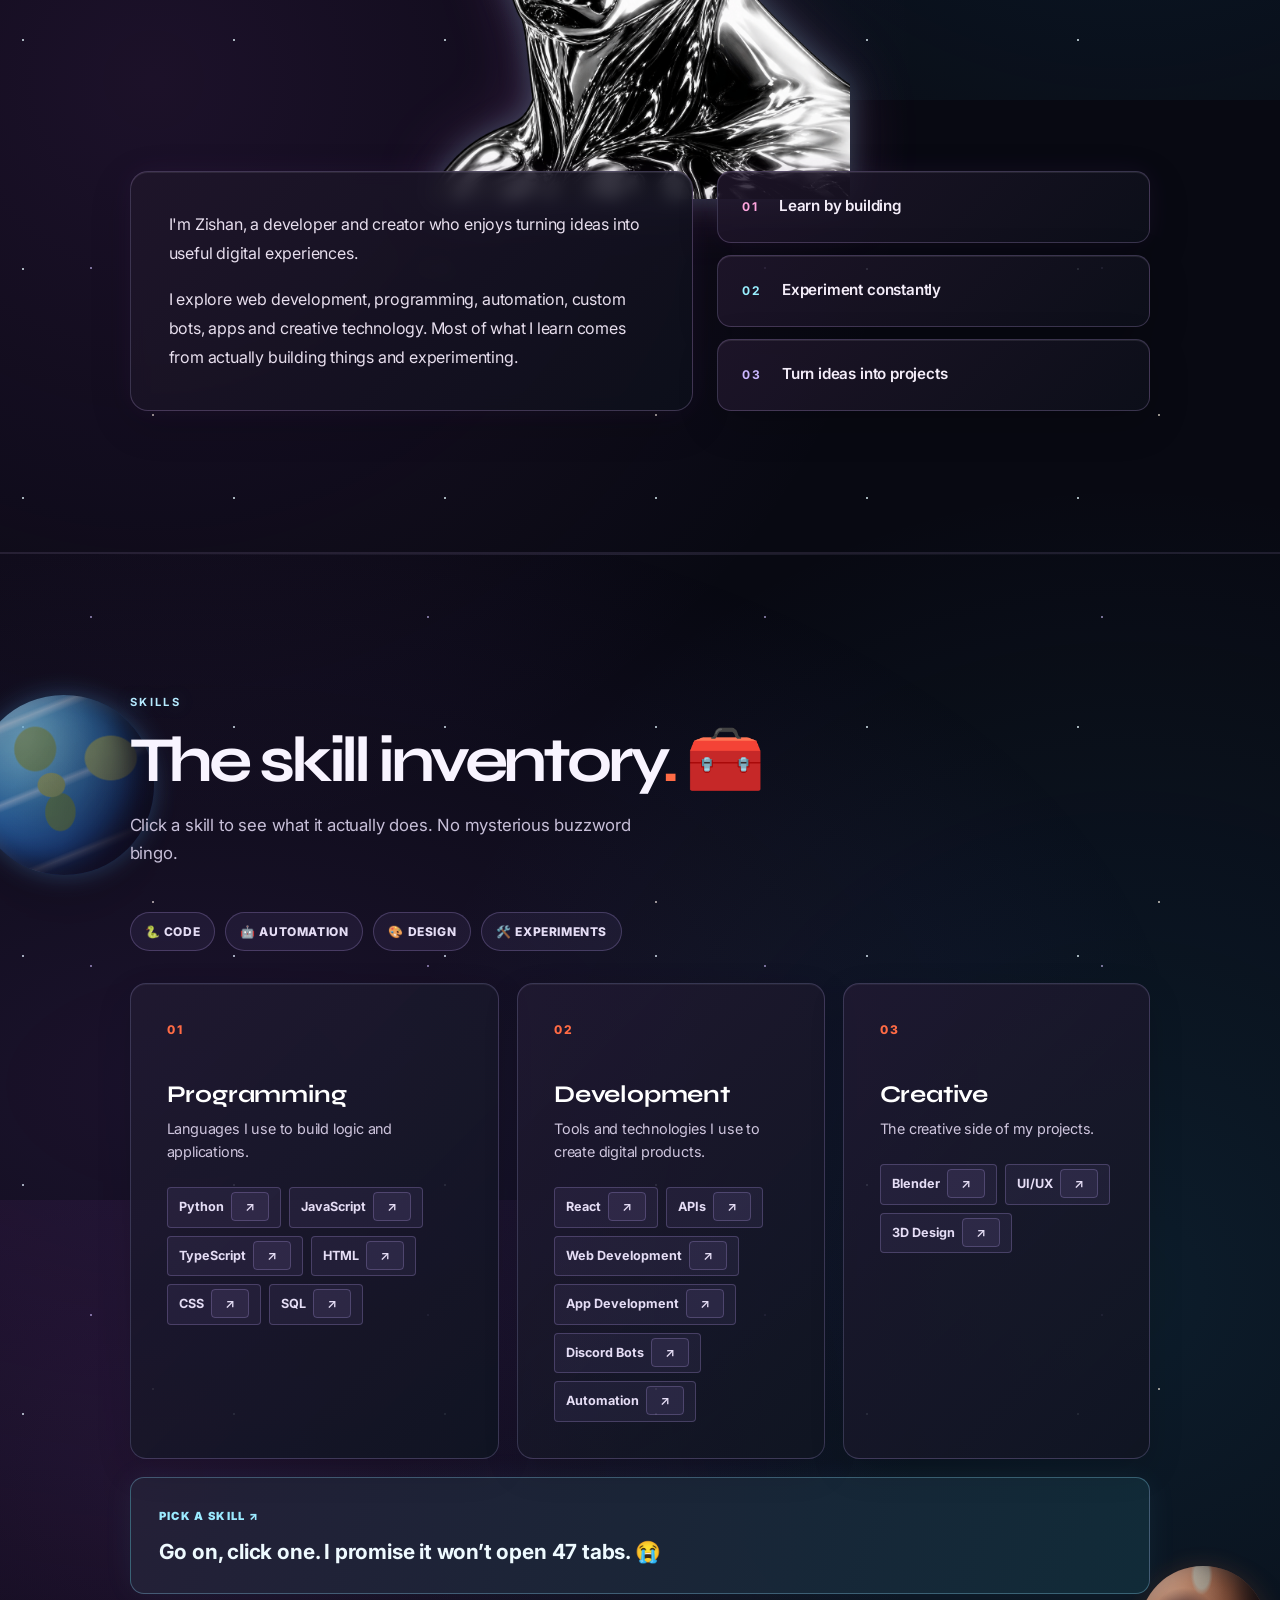
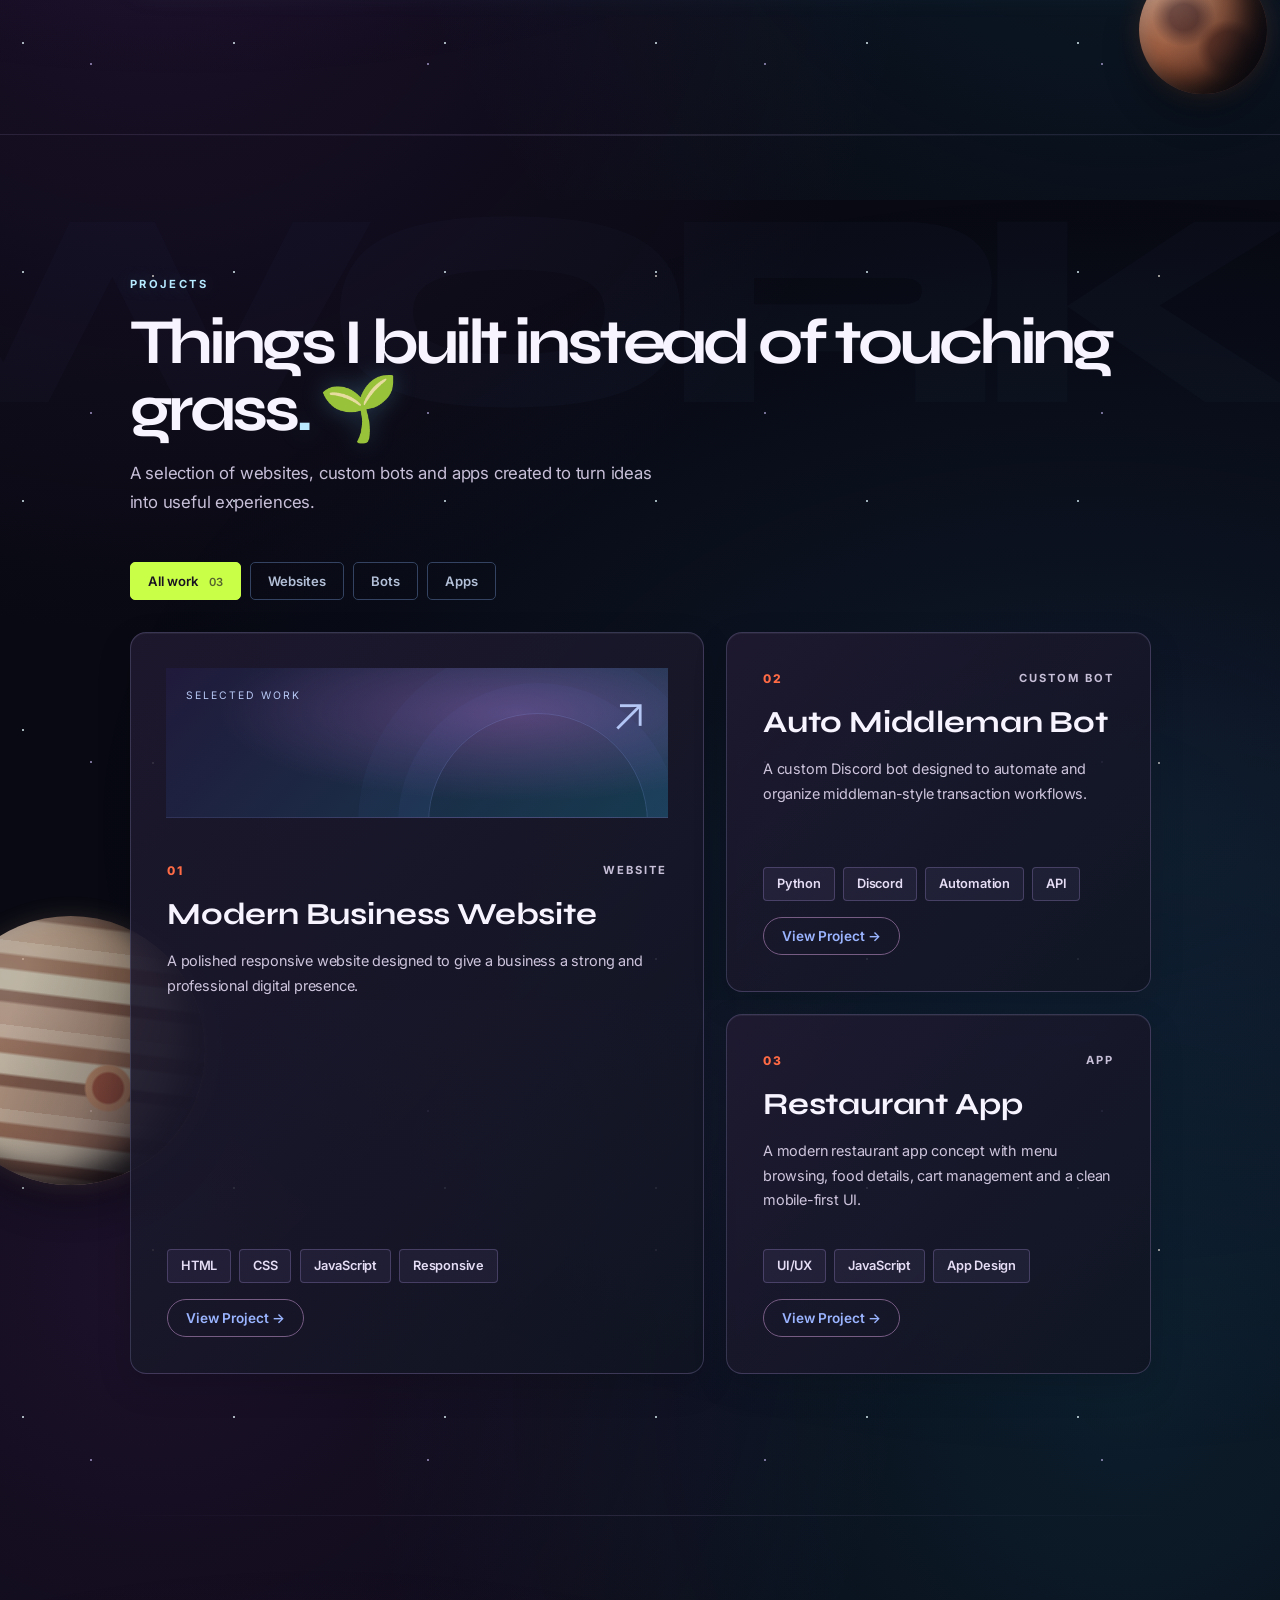
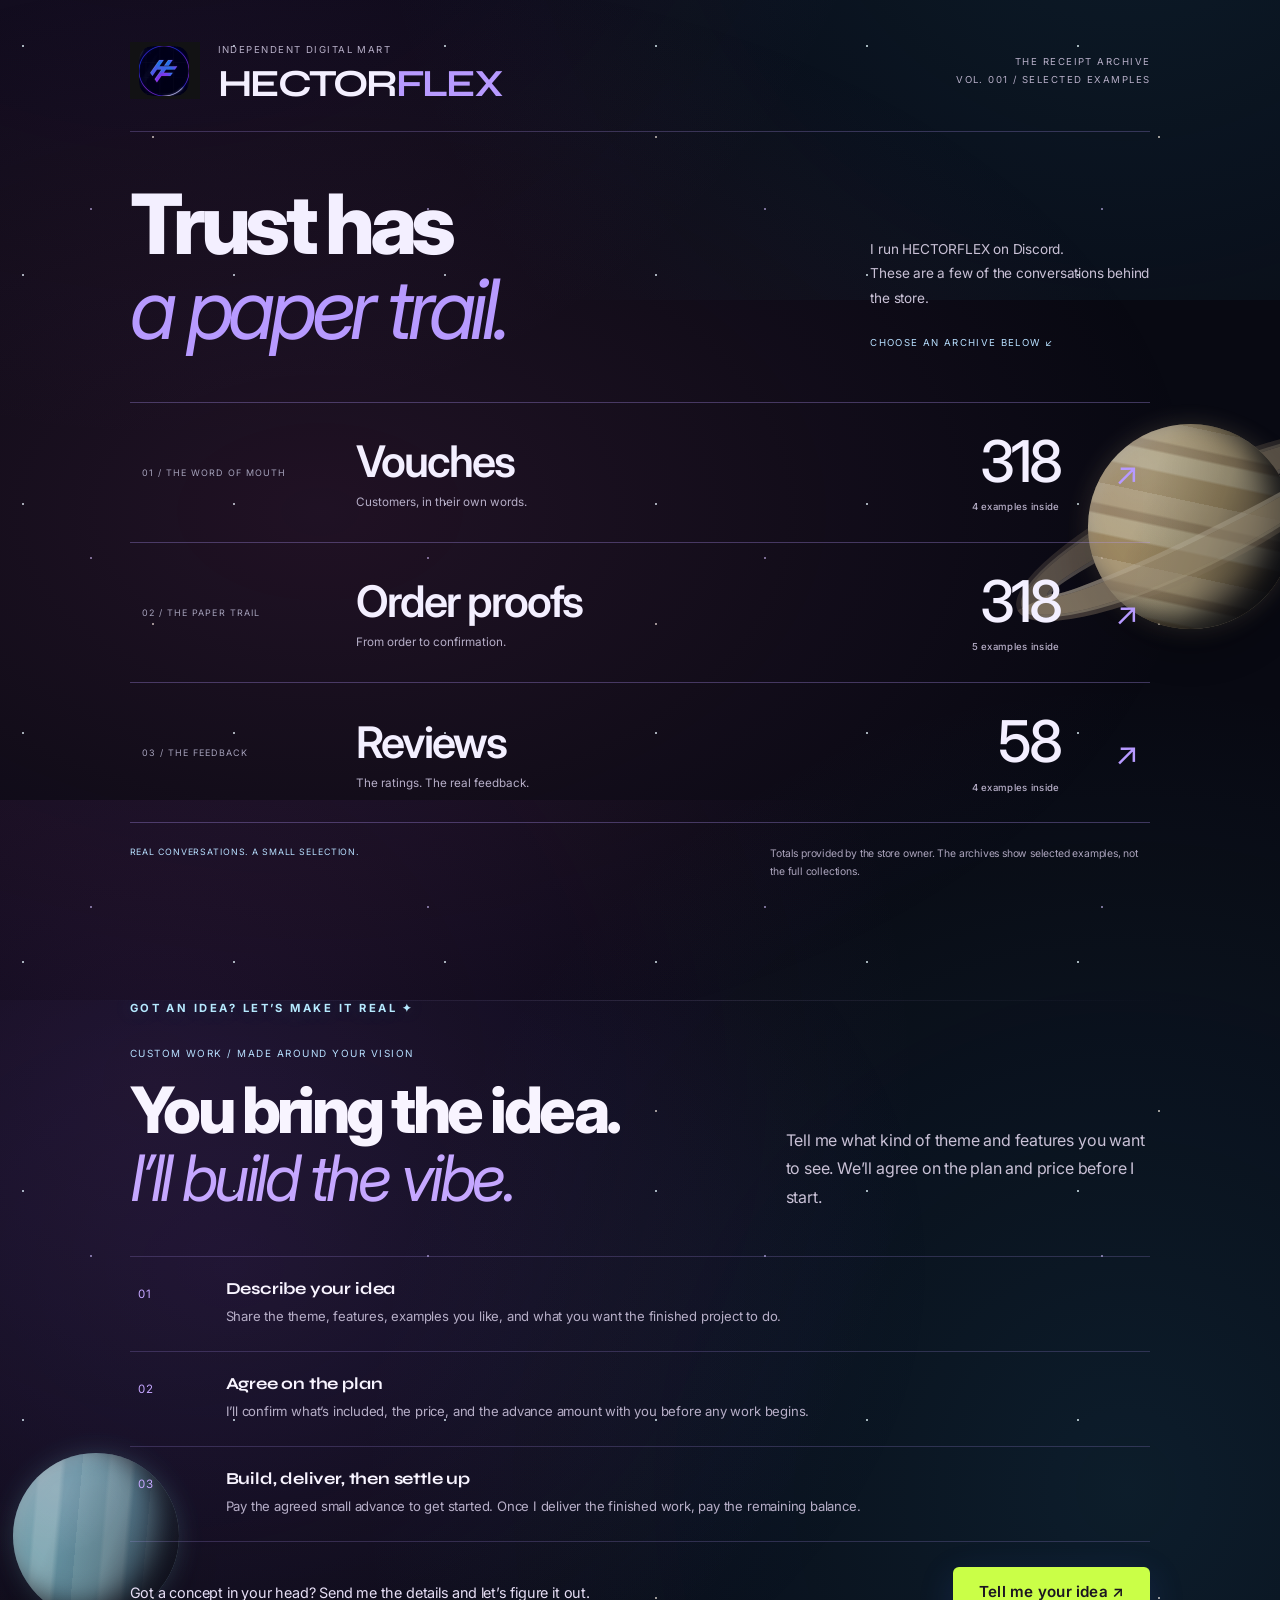
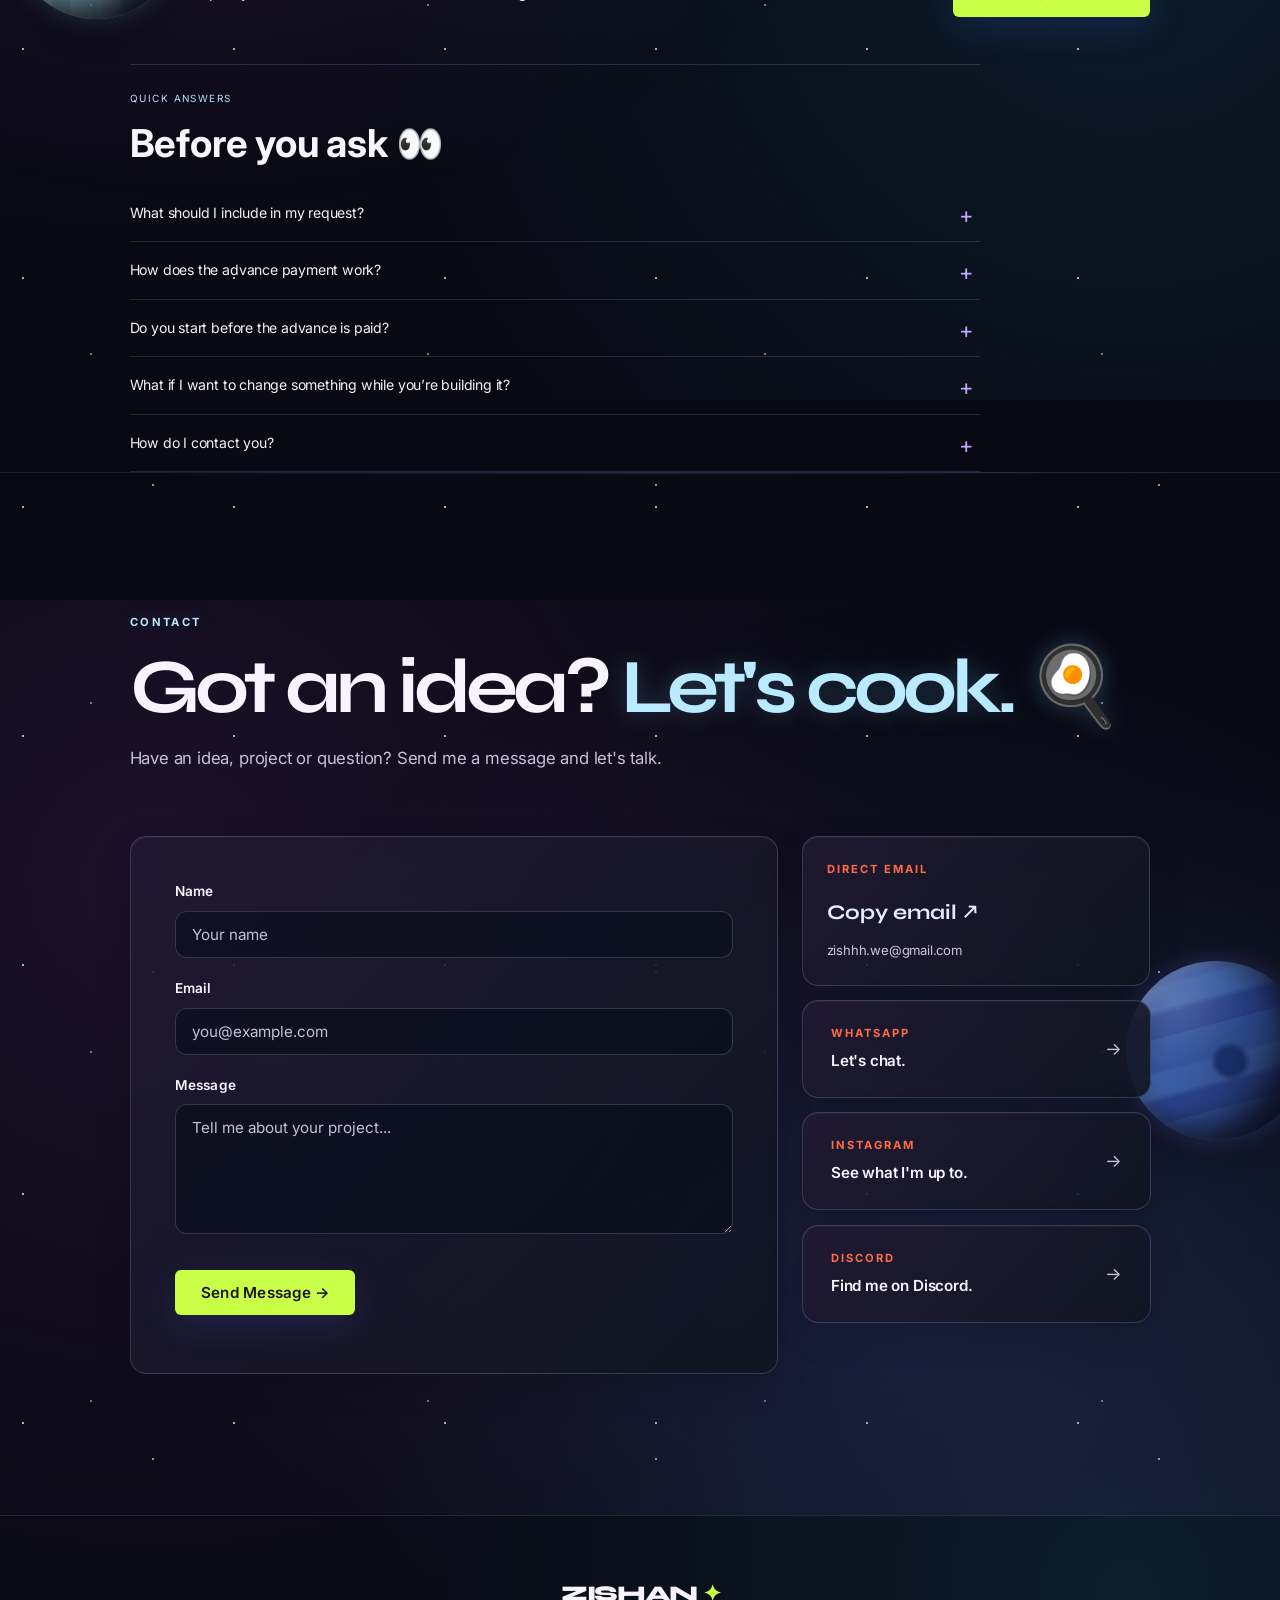
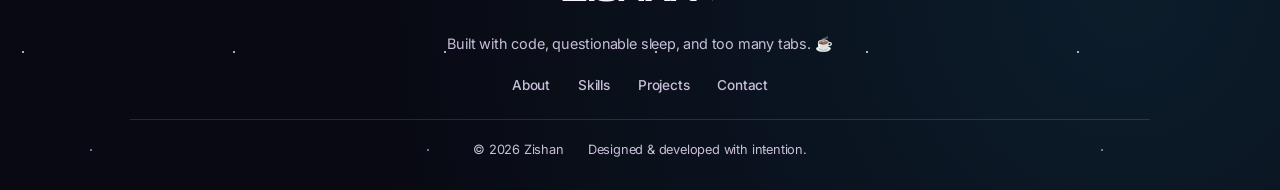
==== commit b7edbae8: "Link client studio from desktop and mobile navigation and hero" ====
--- a/index.html
+++ b/index.html
@@ -32,6 +32,7 @@
             <a href="#skills" class="nav-link">Skills</a>
             <a href="#projects" class="nav-link">Projects</a>
             <a href="#business" class="nav-link">HECTORFLEX</a>
+            <a href="client-studio.html" class="nav-link">Client Studio ✦</a>
             <a href="#custom-orders" class="nav-link">Custom Work</a>
             <a href="#contact" class="nav-link">Contact</a>
         </nav>
@@ -49,6 +50,7 @@
         <a href="#skills">Skills</a>
         <a href="#projects">Projects</a>
         <a href="#business">HECTORFLEX</a>
+        <a href="client-studio.html">Client Studio ✦</a>
         <a href="#custom-orders">Custom Work</a>
         <a href="#contact">Contact</a>
     </nav>
@@ -89,7 +91,7 @@
 
                 <div class="hero-buttons hero-enter" style="--delay: 0.6s">
                     <a href="#projects" class="btn btn-primary">See what I cooked <span aria-hidden="true">↗</span></a>
-                    <a href="#custom-orders" class="btn btn-secondary">Custom work? Let’s talk</a>
+                    <a href="client-studio.html" class="btn btn-secondary">Explore services & get a quote ✦</a>
                 </div>
 
                 <div class="hero-stats hero-enter" style="--delay: 0.78s">
